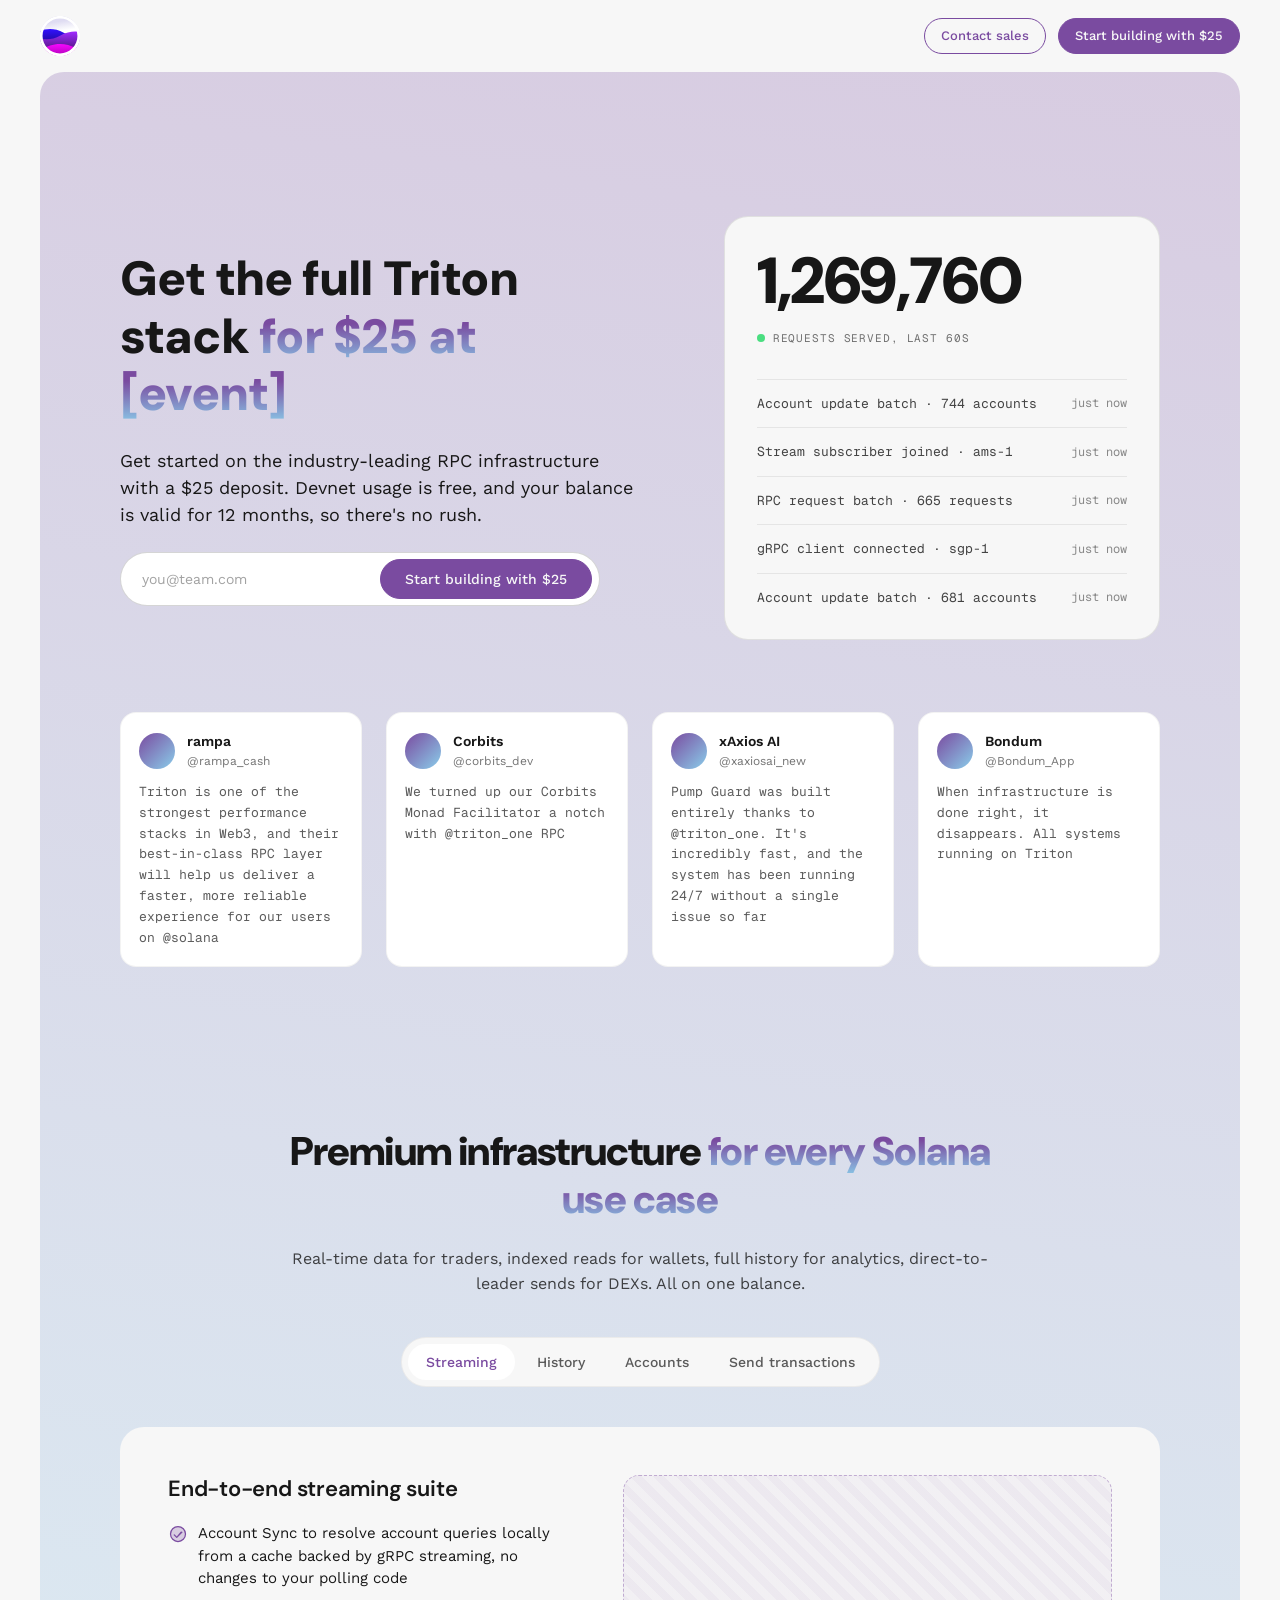
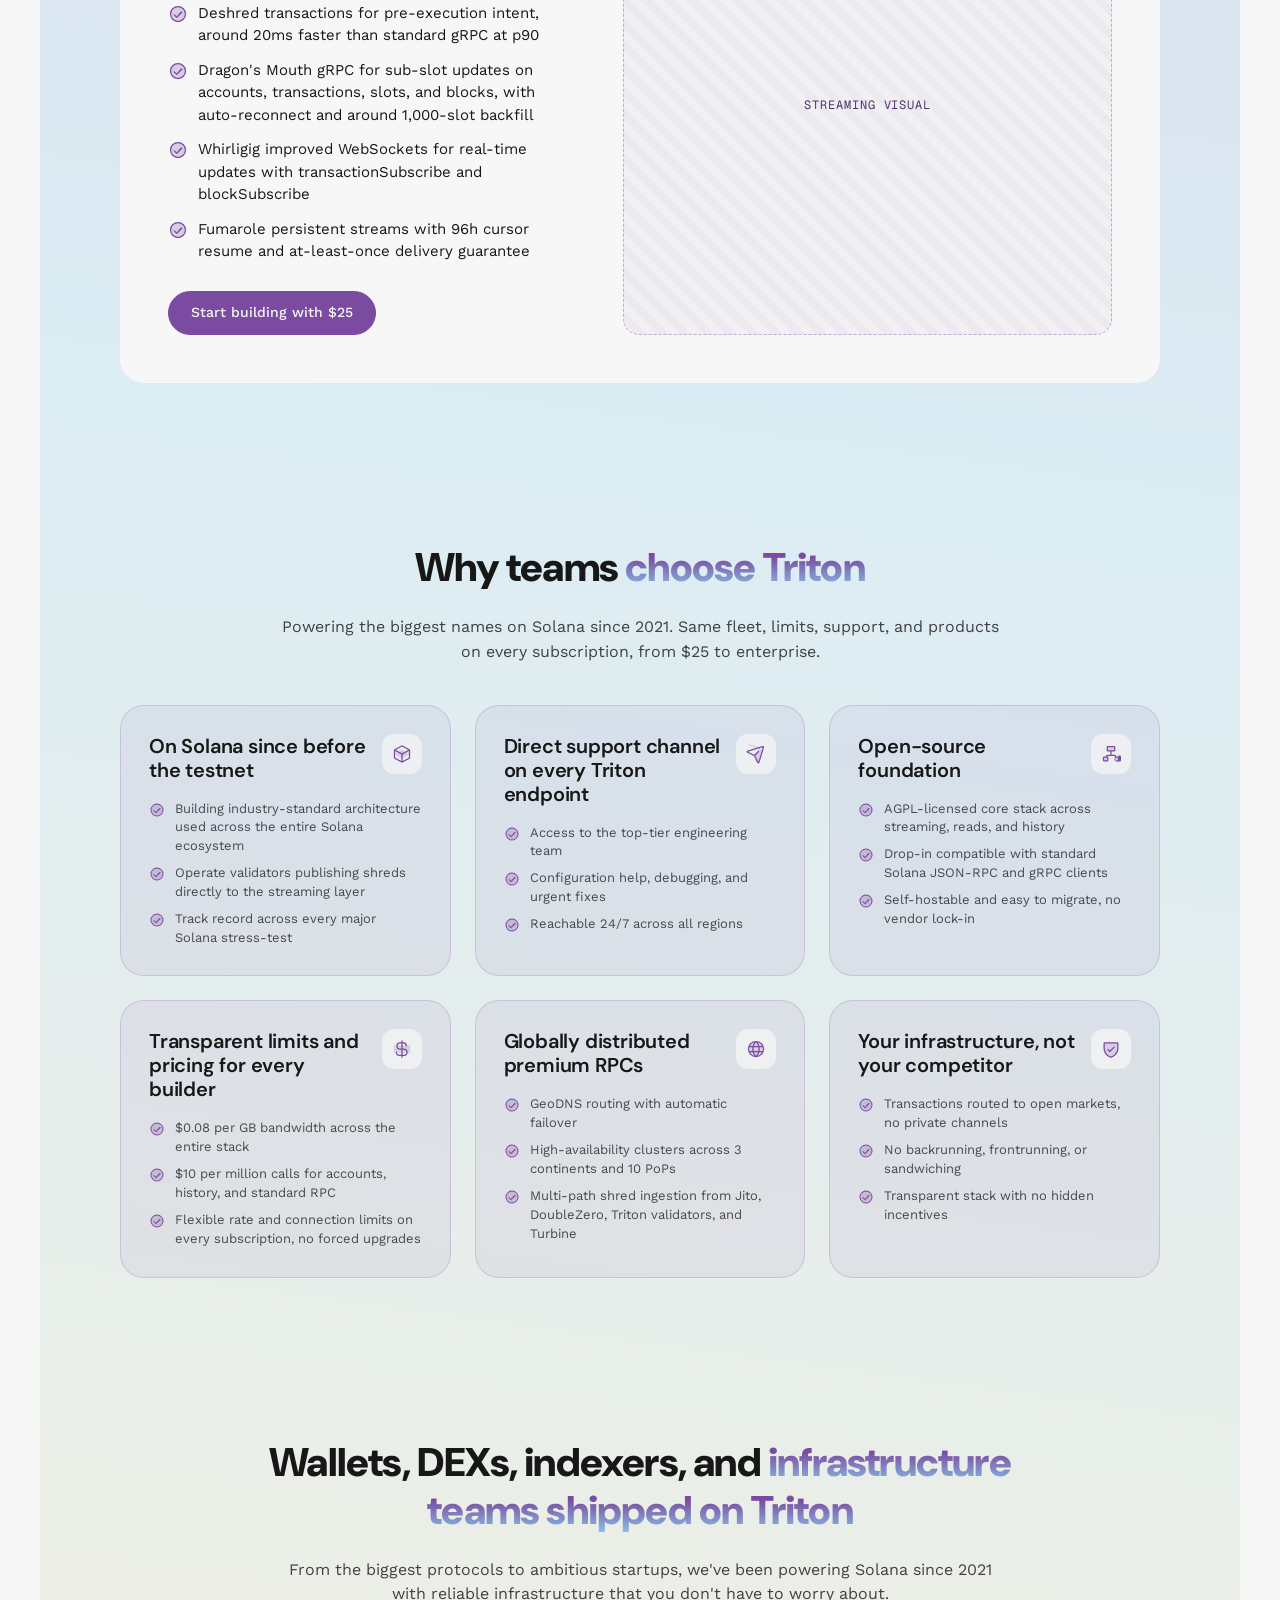
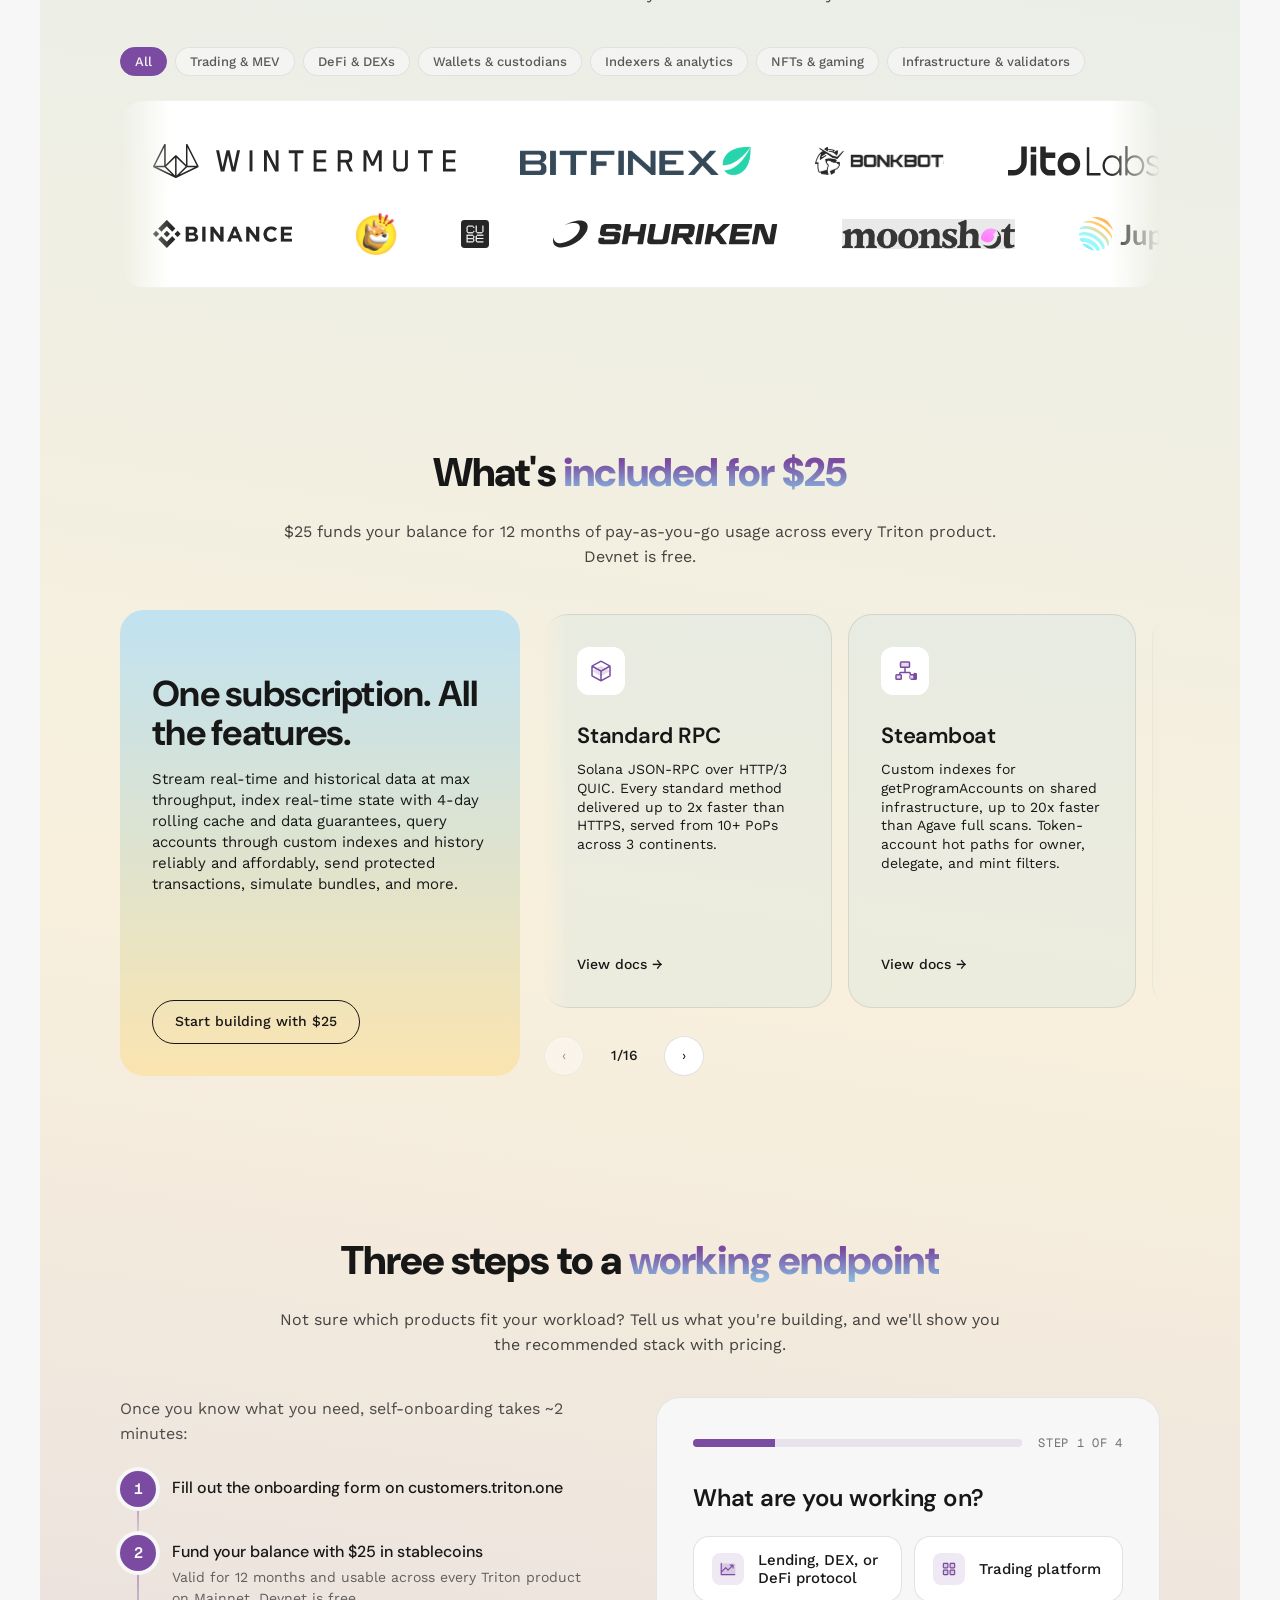
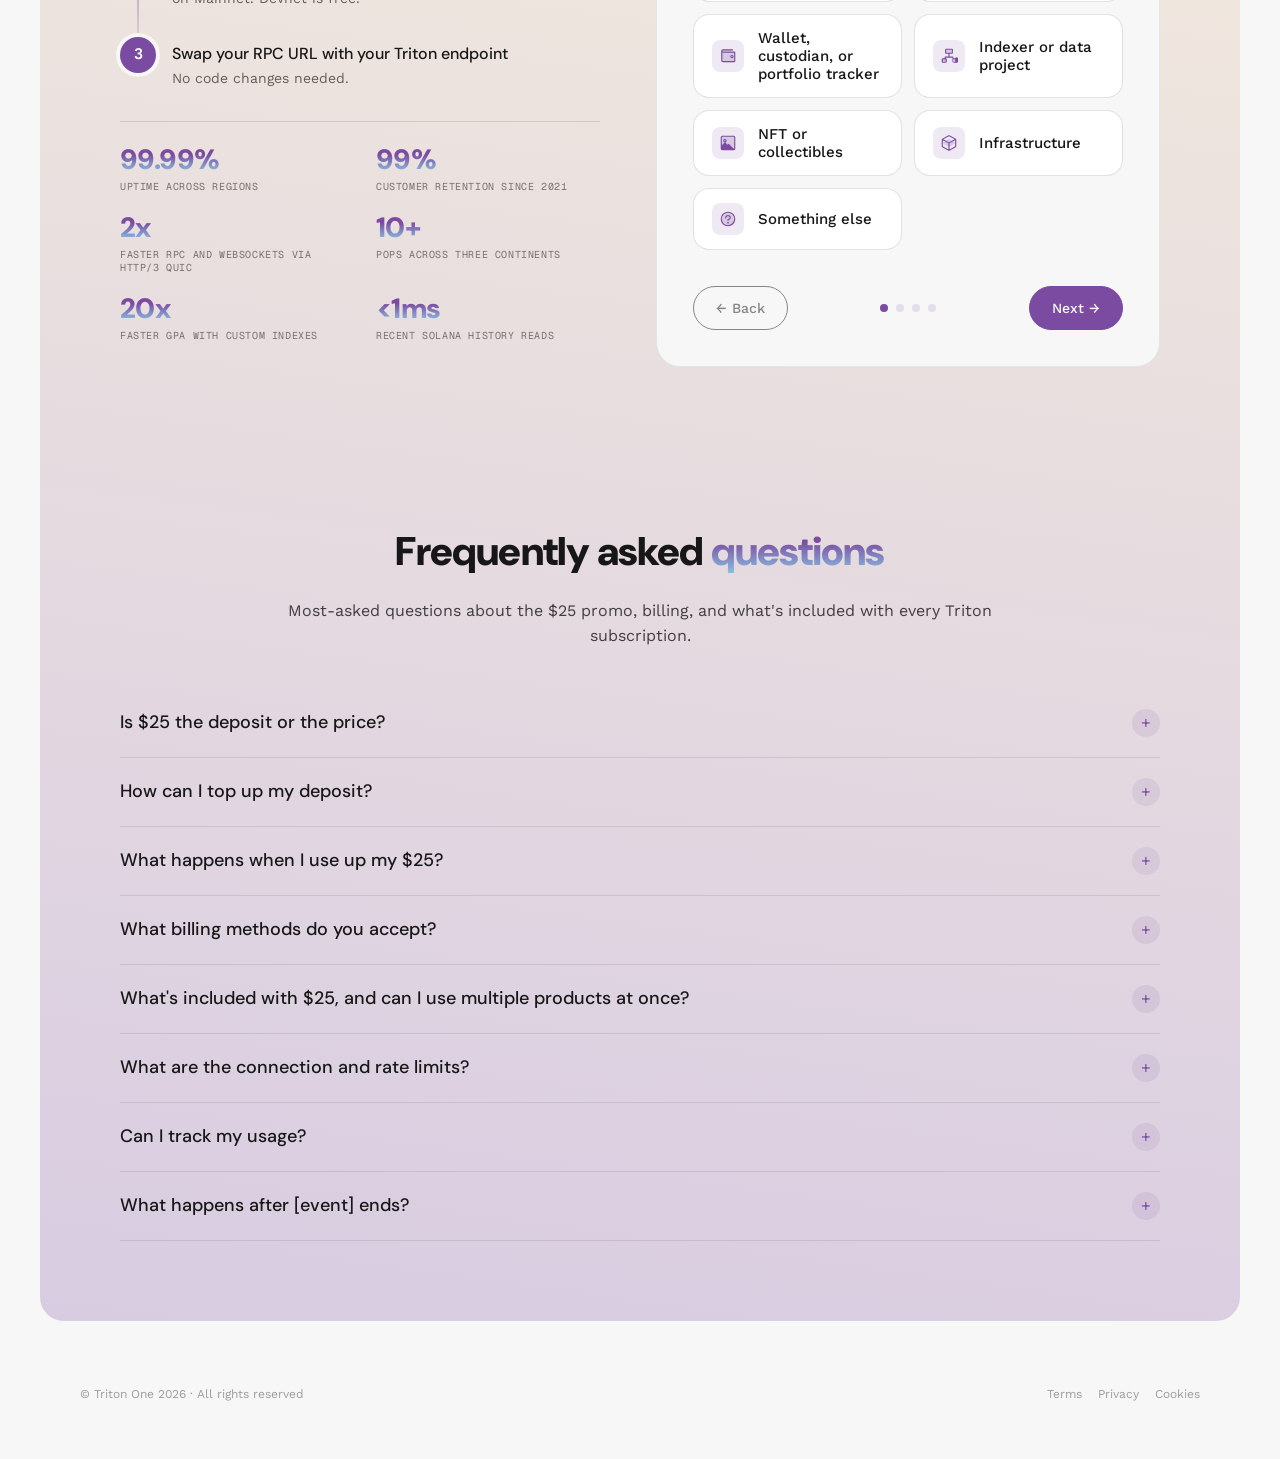
==== lp1.html @ 28471652 "LP1 round 7: final copy + 'Get started' merge with vertical 1-2-3 - Apply final copy throughout: her" ====
<!DOCTYPE html>
<html lang="en">
<head>
<meta charset="UTF-8">
<title>Get the full Triton stack for $25 at [event] — Triton One</title>
<link rel="preconnect" href="https://fonts.googleapis.com">
<link rel="preconnect" href="https://fonts.gstatic.com" crossorigin>
<link href="https://fonts.googleapis.com/css2?family=DM+Sans:opsz,wght@9..40,400;9..40,500;9..40,600;9..40,700;9..40,900&family=Work+Sans:wght@400;500;600;700&family=Geist+Mono:wght@400;500;600&display=swap" rel="stylesheet">
<link rel="stylesheet" href="shared.css">
</head>
<body>

<nav class="scrollnav">
  <div class="scrollnav-inner">
    <a href="index.html" class="scrollnav-logo"><img src="assets/icons/logomark.svg" alt="Triton" style="width:36px; height:36px"></a>
    <div class="scrollnav-links">
      <a href="#categories">Solana RPC stack</a>
      <a href="#why">Why Triton</a>
      <a href="#who">Teams on Triton</a>
      <a href="#stack">What's included</a>
      <a href="#how">Get started</a>
      <a href="#faq">FAQ</a>
    </div>
    <div class="scrollnav-spacer"></div>
    <div class="scrollnav-ctas">
      <a class="btn btn-outline btn-sm" data-open-contact>Contact sales</a>
      <a class="btn btn-primary btn-sm" data-action="claim">Start building with $25</a>
    </div>
  </div>
</nav>

<div class="app">

  <div class="topbar">
    <a href="index.html" class="topbar-logo"><img src="assets/icons/logomark.svg" alt="Triton" style="width:40px; height:40px"></a>
    <div class="topbar-spacer"></div>
    <div class="topbar-ctas">
      <a class="btn btn-outline btn-sm" data-open-contact>Contact sales</a>
      <a class="btn btn-primary btn-sm" data-action="claim">Start building with $25</a>
    </div>
  </div>

  <main class="main">
    <div class="body-wrap">

      <!-- HERO -->
      <section class="section section--hero">
        <div class="section-inner">
          <div class="lp1-hero">
            <div class="lp1-hero-left">
              <h1 class="h1 h1--left">Get the full Triton stack <span class="h-grad">for $25 at [event]</span></h1>
              <p class="lead lead--left">Get started on the industry-leading RPC infrastructure with a $25 deposit. Devnet usage is free, and your balance is valid for 12 months, so there's no rush.</p>
              <div class="email-pill">
                <input type="email" placeholder="you@team.com">
                <button class="btn btn-primary" data-action="claim">Start building with $25</button>
              </div>
            </div>
            <div class="live-card">
              <div class="live-counter">1,269,760</div>
              <div class="live-label"><span class="live-dot"></span>Requests served, last 60s</div>
              <div class="live-feed">
                <div class="live-feed-row"><span>Account update batch · 744 accounts</span><span>just now</span></div>
                <div class="live-feed-row"><span>Stream subscriber joined · ams-1</span><span>just now</span></div>
                <div class="live-feed-row"><span>RPC request batch · 665 requests</span><span>just now</span></div>
                <div class="live-feed-row"><span>gRPC client connected · sgp-1</span><span>just now</span></div>
                <div class="live-feed-row"><span>Account update batch · 681 accounts</span><span>just now</span></div>
              </div>
            </div>
          </div>

          <div class="testimonials-row" style="margin-top: 32px">
            <div class="testimonial">
              <div class="testimonial-head"><div class="testimonial-avatar"></div><div><div class="testimonial-name">rampa</div><div class="testimonial-handle">@rampa_cash</div></div></div>
              <p class="testimonial-quote">Triton is one of the strongest performance stacks in Web3, and their best-in-class RPC layer will help us deliver a faster, more reliable experience for our users on @solana</p>
            </div>
            <div class="testimonial">
              <div class="testimonial-head"><div class="testimonial-avatar"></div><div><div class="testimonial-name">Corbits</div><div class="testimonial-handle">@corbits_dev</div></div></div>
              <p class="testimonial-quote">We turned up our Corbits Monad Facilitator a notch with @triton_one RPC</p>
            </div>
            <div class="testimonial">
              <div class="testimonial-head"><div class="testimonial-avatar"></div><div><div class="testimonial-name">xAxios AI</div><div class="testimonial-handle">@xaxiosai_new</div></div></div>
              <p class="testimonial-quote">Pump Guard was built entirely thanks to @triton_one. It's incredibly fast, and the system has been running 24/7 without a single issue so far</p>
            </div>
            <div class="testimonial">
              <div class="testimonial-head"><div class="testimonial-avatar"></div><div><div class="testimonial-name">Bondum</div><div class="testimonial-handle">@Bondum_App</div></div></div>
              <p class="testimonial-quote">When infrastructure is done right, it disappears. All systems running on Triton</p>
            </div>
          </div>
        </div>
      </section>

      <!-- CORE PRODUCT CATEGORIES -->
      <section class="section" id="categories">
        <div class="section-inner">
          <div class="section-head">
            <h2 class="h2">Premium infrastructure <span class="h-grad">for every Solana use case</span></h2>
            <p class="section-sub">Real-time data for traders, indexed reads for wallets, full history for analytics, direct-to-leader sends for DEXs. All on one balance.</p>
          </div>
          <div class="tabs-pill">
            <button class="tab tab--active" data-tab="streaming">Streaming</button>
            <button class="tab" data-tab="history">History</button>
            <button class="tab" data-tab="accounts">Accounts</button>
            <button class="tab" data-tab="send">Send transactions</button>
          </div>

          <div class="cap-card" data-tab-panel="streaming" style="display:grid">
            <div class="cap-card-left">
              <h3 class="h3">End-to-end streaming suite</h3>
              <ul class="cap-list">
                <li><img src="assets/icons/check-circle.svg" alt=""> Account Sync to resolve account queries locally from a cache backed by gRPC streaming, no changes to your polling code</li>
                <li><img src="assets/icons/check-circle.svg" alt=""> Deshred transactions for pre-execution intent, around 20ms faster than standard gRPC at p90</li>
                <li><img src="assets/icons/check-circle.svg" alt=""> Dragon's Mouth gRPC for sub-slot updates on accounts, transactions, slots, and blocks, with auto-reconnect and around 1,000-slot backfill</li>
                <li><img src="assets/icons/check-circle.svg" alt=""> Whirligig improved WebSockets for real-time updates with transactionSubscribe and blockSubscribe</li>
                <li><img src="assets/icons/check-circle.svg" alt=""> Fumarole persistent streams with 96h cursor resume and at-least-once delivery guarantee</li>
              </ul>
              <a class="btn btn-primary" data-action="claim" style="align-self:flex-start; margin-top:8px">Start building with $25</a>
            </div>
            <div class="visual-dashed"><span class="visual-dashed-label">Streaming visual</span></div>
          </div>

          <div class="cap-card" data-tab-panel="history" style="display:none">
            <div class="cap-card-left">
              <h3 class="h3">Full Solana ledger, queryable in milliseconds</h3>
              <ul class="cap-list">
                <li><img src="assets/icons/check-circle.svg" alt=""> Single-call wallet history via getTransactionsForAddress with ATAs included</li>
                <li><img src="assets/icons/check-circle.svg" alt=""> Sub-millisecond reads on the most recent slots from the in-memory head cache</li>
                <li><img src="assets/icons/check-circle.svg" alt=""> Bidirectional sorting and native cursor pagination, resumes across large batches without resending filters</li>
                <li><img src="assets/icons/check-circle.svg" alt=""> Slot range parameters scope reads to exactly the window you need for fastest response</li>
                <li><img src="assets/icons/check-circle.svg" alt=""> Old Faithful streams to replay every block and transaction from genesis through the same gRPC interface</li>
              </ul>
              <a class="btn btn-primary" data-action="claim" style="align-self:flex-start; margin-top:8px">Start building with $25</a>
            </div>
            <div class="visual-dashed"><span class="visual-dashed-label">History benchmark visual</span></div>
          </div>

          <div class="cap-card" data-tab-panel="accounts" style="display:none">
            <div class="cap-card-left">
              <h3 class="h3">Indexed account reads on shared infrastructure</h3>
              <ul class="cap-list">
                <li><img src="assets/icons/check-circle.svg" alt=""> Custom indexes for getProgramAccounts, auto-created from your query traffic</li>
                <li><img src="assets/icons/check-circle.svg" alt=""> Token hot paths for fast queries on owner, delegate, or mint filters</li>
                <li><img src="assets/icons/check-circle.svg" alt=""> Bootstrapped from a complete Solana snapshot on startup, so every query returns a valid response</li>
                <li><img src="assets/icons/check-circle.svg" alt=""> Database stack that adapts to your app without forcing your queries into pre-existing indexes</li>
                <li><img src="assets/icons/check-circle.svg" alt=""> Drastically reduced time-out and rate-limit hits compared to Agave full-state scans</li>
              </ul>
              <a class="btn btn-primary" data-action="claim" style="align-self:flex-start; margin-top:8px">Start building with $25</a>
            </div>
            <div class="visual-dashed"><span class="visual-dashed-label">Accounts visual</span></div>
          </div>

          <div class="cap-card" data-tab-panel="send" style="display:none">
            <div class="cap-card-left">
              <h3 class="h3">Protected direct-to-leader sending by default</h3>
              <ul class="cap-list">
                <li><img src="assets/icons/check-circle.svg" alt=""> Leader scheduling, connection pooling, and retries handled by the engine</li>
                <li><img src="assets/icons/check-circle.svg" alt=""> Stake-weighted routing included on request, no extra charge</li>
                <li><img src="assets/icons/check-circle.svg" alt=""> Yellowstone Shield defines who processes your transaction via on-chain policies, no added latency</li>
                <li><img src="assets/icons/check-circle.svg" alt=""> Priority Fees API with tail-aware percentiles for accurate fee estimation, no overpaying</li>
                <li><img src="assets/icons/check-circle.svg" alt=""> Jito bundle simulation for testing atomic transactions before submitting</li>
              </ul>
              <a class="btn btn-primary" data-action="claim" style="align-self:flex-start; margin-top:8px">Start building with $25</a>
            </div>
            <div class="visual-dashed"><span class="visual-dashed-label">Send visual</span></div>
          </div>
        </div>
      </section>

      <!-- WHY TRITON -->
      <section class="section" id="why">
        <div class="section-inner">
          <div class="section-head">
            <h2 class="h2">Why teams <span class="h-grad">choose Triton</span></h2>
            <p class="section-sub">Powering the biggest names on Solana since 2021. Same fleet, limits, support, and products on every subscription, from $25 to enterprise.</p>
          </div>
          <div class="why-cards">
            <div class="why-card">
              <div class="why-card-head">
                <h3 class="why-card-title">On Solana since before the testnet</h3>
                <div class="why-card-icon"><img src="assets/icons/products/cube.svg" alt=""></div>
              </div>
              <ul class="why-card-bullets">
                <li><img src="assets/icons/check-circle.svg" alt=""> Building industry-standard architecture used across the entire Solana ecosystem</li>
                <li><img src="assets/icons/check-circle.svg" alt=""> Operate validators publishing shreds directly to the streaming layer</li>
                <li><img src="assets/icons/check-circle.svg" alt=""> Track record across every major Solana stress-test</li>
              </ul>
            </div>
            <div class="why-card">
              <div class="why-card-head">
                <h3 class="why-card-title">Direct support channel on every Triton endpoint</h3>
                <div class="why-card-icon"><img src="assets/icons/products/paperplane.svg" alt=""></div>
              </div>
              <ul class="why-card-bullets">
                <li><img src="assets/icons/check-circle.svg" alt=""> Access to the top-tier engineering team</li>
                <li><img src="assets/icons/check-circle.svg" alt=""> Configuration help, debugging, and urgent fixes</li>
                <li><img src="assets/icons/check-circle.svg" alt=""> Reachable 24/7 across all regions</li>
              </ul>
            </div>
            <div class="why-card">
              <div class="why-card-head">
                <h3 class="why-card-title">Open-source foundation</h3>
                <div class="why-card-icon"><img src="assets/icons/products/treestructure.svg" alt=""></div>
              </div>
              <ul class="why-card-bullets">
                <li><img src="assets/icons/check-circle.svg" alt=""> AGPL-licensed core stack across streaming, reads, and history</li>
                <li><img src="assets/icons/check-circle.svg" alt=""> Drop-in compatible with standard Solana JSON-RPC and gRPC clients</li>
                <li><img src="assets/icons/check-circle.svg" alt=""> Self-hostable and easy to migrate, no vendor lock-in</li>
              </ul>
            </div>
            <div class="why-card">
              <div class="why-card-head">
                <h3 class="why-card-title">Transparent limits and pricing for every builder</h3>
                <div class="why-card-icon"><img src="assets/icons/products/dollar.svg" alt=""></div>
              </div>
              <ul class="why-card-bullets">
                <li><img src="assets/icons/check-circle.svg" alt=""> $0.08 per GB bandwidth across the entire stack</li>
                <li><img src="assets/icons/check-circle.svg" alt=""> $10 per million calls for accounts, history, and standard RPC</li>
                <li><img src="assets/icons/check-circle.svg" alt=""> Flexible rate and connection limits on every subscription, no forced upgrades</li>
              </ul>
            </div>
            <div class="why-card">
              <div class="why-card-head">
                <h3 class="why-card-title">Globally distributed premium RPCs</h3>
                <div class="why-card-icon"><img src="assets/icons/products/globe.svg" alt=""></div>
              </div>
              <ul class="why-card-bullets">
                <li><img src="assets/icons/check-circle.svg" alt=""> GeoDNS routing with automatic failover</li>
                <li><img src="assets/icons/check-circle.svg" alt=""> High-availability clusters across 3 continents and 10 PoPs</li>
                <li><img src="assets/icons/check-circle.svg" alt=""> Multi-path shred ingestion from Jito, DoubleZero, Triton validators, and Turbine</li>
              </ul>
            </div>
            <div class="why-card">
              <div class="why-card-head">
                <h3 class="why-card-title">Your infrastructure, not your competitor</h3>
                <div class="why-card-icon"><img src="assets/icons/products/shield-check.svg" alt=""></div>
              </div>
              <ul class="why-card-bullets">
                <li><img src="assets/icons/check-circle.svg" alt=""> Transactions routed to open markets, no private channels</li>
                <li><img src="assets/icons/check-circle.svg" alt=""> No backrunning, frontrunning, or sandwiching</li>
                <li><img src="assets/icons/check-circle.svg" alt=""> Transparent stack with no hidden incentives</li>
              </ul>
            </div>
          </div>
        </div>
      </section>

      <!-- WHO IS IT FOR -->
      <section class="section" id="who">
        <div class="section-inner section-inner--left">
          <div class="section-head">
            <h2 class="h2">Wallets, DEXs, indexers, and <span class="h-grad">infrastructure teams shipped on Triton</span></h2>
            <p class="section-sub">From the biggest protocols to ambitious startups, we've been powering Solana since 2021 with reliable infrastructure that you don't have to worry about.</p>
          </div>

          <div class="audG">
            <div class="audG-chips">
              <button class="audG-chip audG-chip--active" data-audG-chip="all">All</button>
              <button class="audG-chip" data-audG-chip="trading">Trading &amp; MEV</button>
              <button class="audG-chip" data-audG-chip="defi">DeFi &amp; DEXs</button>
              <button class="audG-chip" data-audG-chip="wallet">Wallets &amp; custodians</button>
              <button class="audG-chip" data-audG-chip="indexer">Indexers &amp; analytics</button>
              <button class="audG-chip" data-audG-chip="nft">NFTs &amp; gaming</button>
              <button class="audG-chip" data-audG-chip="infra">Infrastructure &amp; validators</button>
            </div>
            <div class="audG-marquee-rows" id="audG-rows">
              <div class="audG-marquee audG-marquee--left" data-row="top"></div>
              <div class="audG-marquee audG-marquee--right" data-row="bottom"></div>
            </div>
            <script type="application/json" data-audG-data>
[
  {"src":"logo-wintermute.svg","alt":"Wintermute","cats":"trading","h":34},
  {"src":"logo-binance.svg","alt":"Binance","cats":"trading","h":28},
  {"src":"logo-bitfinex.svg","alt":"Bitfinex","cats":"trading","h":28},
  {"src":"logo-bonk.svg","alt":"BONK","cats":"trading","h":42},
  {"src":"logo-bonkbot.svg","alt":"BONKbot","cats":"trading","h":28},
  {"src":"logo-cube-exchange.svg","alt":"Cube Exchange","cats":"trading","h":28},
  {"src":"logo-jito-labs.svg","alt":"Jito Labs","cats":"trading infra","h":30},
  {"src":"logo-shuriken.svg","alt":"Shuriken","cats":"trading","h":28},
  {"src":"logo-trojan-bot.svg","alt":"Trojan Bot","cats":"trading","h":28},
  {"src":"logo-moonshot.png","alt":"Moonshot","cats":"trading wallet","h":30},
  {"src":"logo-sanctum.png","alt":"Sanctum","cats":"defi","h":32},
  {"src":"logo-jupiter.svg","alt":"Jupiter","cats":"defi wallet indexer nft infra","h":34},
  {"src":"logo-raydium.svg","alt":"Raydium","cats":"defi","h":28},
  {"src":"logo-orca.svg","alt":"Orca","cats":"defi","h":34},
  {"src":"logo-meteora.svg","alt":"Meteora","cats":"defi","h":26},
  {"src":"logo-kamino.svg","alt":"Kamino","cats":"defi","h":28},
  {"src":"logo-drift.svg","alt":"Drift","cats":"defi","h":56},
  {"src":"logo-adrena.svg","alt":"Adrena","cats":"defi","h":28},
  {"src":"logo-alpha-fi.svg","alt":"Alpha.fi","cats":"defi","h":28},
  {"src":"logo-cetus-v2.png","alt":"Cetus","cats":"defi","h":30},
  {"src":"logo-circular-fi-v2.png","alt":"Circular","cats":"defi","h":36},
  {"src":"logo-deBridge.svg","alt":"deBridge","cats":"defi","h":28},
  {"src":"logo-flash.svg","alt":"Flash","cats":"defi","h":56},
  {"src":"logo-hubble.svg","alt":"Hubble","cats":"defi","h":28},
  {"src":"logo-pancake-swap.svg","alt":"PancakeSwap","cats":"defi","h":28},
  {"src":"logo-rain-fi.svg","alt":"Rain.fi","cats":"defi","h":28},
  {"src":"logo-ranger-finance.svg","alt":"Ranger Finance","cats":"defi","h":26},
  {"src":"logo-solend.svg","alt":"Solend","cats":"defi","h":28},
  {"src":"logo-wormhole.svg","alt":"Wormhole","cats":"defi infra","h":28},
  {"src":"logo-zeta.svg","alt":"Zeta","cats":"defi","h":28},
  {"src":"logo-phantom.svg","alt":"Phantom","cats":"wallet","h":34},
  {"src":"logo-solflare.svg","alt":"Solflare","cats":"wallet","h":28},
  {"src":"logo-squads.svg","alt":"Squads","cats":"wallet","h":28},
  {"src":"logo-streamflow.svg","alt":"Streamflow","cats":"wallet","h":28},
  {"src":"logo-swiss-borg.svg","alt":"SwissBorg","cats":"wallet","h":26},
  {"src":"logo-dialect.svg","alt":"Dialect","cats":"wallet","h":24},
  {"src":"logo-moongate-v2.png","alt":"Moongate","cats":"wallet nft","h":30},
  {"src":"logo-birdeye-v2.png","alt":"Birdeye","cats":"indexer","h":32},
  {"src":"logo-block-logic.svg","alt":"Block Logic","cats":"indexer","h":42},
  {"src":"logo-corbits.svg","alt":"Corbits","cats":"indexer","h":28},
  {"src":"logo-defi-tuna.svg","alt":"Defi Tuna","cats":"indexer","h":28},
  {"src":"logo-ergonia.svg","alt":"Ergonia","cats":"indexer","h":28},
  {"src":"logo-pyth.svg","alt":"Pyth","cats":"indexer infra","h":30},
  {"src":"logo-switchboard.svg","alt":"Switchboard","cats":"indexer","h":30},
  {"src":"logo-abk-labs-v2.png","alt":"ABK Labs","cats":"indexer","h":32},
  {"src":"logo-met-engine-v2.png","alt":"MetEngine","cats":"indexer","h":28},
  {"src":"logo-arcium.svg","alt":"Arcium","cats":"indexer","h":28},
  {"src":"logo-metaplex.svg","alt":"Metaplex","cats":"indexer nft","h":22},
  {"src":"logo-tensor.svg","alt":"Tensor","cats":"nft wallet","h":28},
  {"src":"logo-star-atlas.svg","alt":"Star Atlas","cats":"nft","h":28},
  {"src":"logo-marinade.svg","alt":"Marinade","cats":"infra","h":26},
  {"src":"logo-double-zero.svg","alt":"DoubleZero","cats":"infra","h":28},
  {"src":"logo-n1.svg","alt":"N1","cats":"infra","h":28},
  {"src":"logo-validators-app.svg","alt":"Validators.app","cats":"infra indexer","h":28},
  {"src":"logo-colosseum.svg","alt":"Colosseum","cats":"infra","h":34},
  {"src":"logo-mtn-dao.svg","alt":"MtnDAO","cats":"infra","h":28},
  {"src":"logo-monkedao.svg","alt":"MonkeDAO","cats":"infra","h":28},
  {"src":"logo-superteam-dao.svg","alt":"Superteam DAO","cats":"infra","h":28},
  {"src":"logo-meta-dao.svg","alt":"Meta DAO","cats":"infra","h":28}
]
            </script>
          </div>
        </div>
      </section>

      <!-- WHAT'S INCLUDED FOR $25 -->
      <section class="section" id="stack">
        <div class="section-inner">
          <div class="section-head">
            <h2 class="h2">What's <span class="h-grad">included for $25</span></h2>
            <p class="section-sub">$25 funds your balance for 12 months of pay-as-you-go usage across every Triton product. Devnet is free.</p>
          </div>
          <div class="ultra-block">
            <div class="ultra-card">
              <div>
                <h2>One subscription. All the features.</h2>
                <p>Stream real-time and historical data at max throughput, index real-time state with 4-day rolling cache and data guarantees, query accounts through custom indexes and history reliably and affordably, send protected transactions, simulate bundles, and more.</p>
              </div>
              <a class="btn btn-outline-dark" data-action="claim">Start building with $25</a>
            </div>
            <div class="ultra-scroller-wrap">
              <div class="ultra-scroller">
                <div class="ultra-scroller-inner">
                  <div class="ultra-slide"><div class="ultra-slide-icon"><img src="assets/icons/products/cube.svg" alt=""></div><div class="ultra-slide-body"><div class="ultra-slide-name">Standard RPC</div><div class="ultra-slide-desc">Solana JSON-RPC over HTTP/3 QUIC. Every standard method delivered up to 2x faster than HTTPS, served from 10+ PoPs across 3 continents.</div></div><a class="ultra-slide-link">View docs →</a></div>
                  <div class="ultra-slide"><div class="ultra-slide-icon"><img src="assets/icons/products/treestructure.svg" alt=""></div><div class="ultra-slide-body"><div class="ultra-slide-name">Steamboat</div><div class="ultra-slide-desc">Custom indexes for getProgramAccounts on shared infrastructure, up to 20x faster than Agave full scans. Token-account hot paths for owner, delegate, and mint filters.</div></div><a class="ultra-slide-link" href="lp3.html">View docs →</a></div>
                  <div class="ultra-slide"><div class="ultra-slide-icon"><img src="assets/icons/products/arrows-clockwise.svg" alt=""></div><div class="ultra-slide-body"><div class="ultra-slide-name">Account Sync</div><div class="ultra-slide-desc">Resolve account queries locally from a streaming-backed cache. Sub-slot freshness from your existing polling code via one-line SDK swap.</div></div><a class="ultra-slide-link">View docs →</a></div>
                  <div class="ultra-slide"><div class="ultra-slide-icon"><img src="assets/icons/products/scroll.svg" alt=""></div><div class="ultra-slide-body"><div class="ultra-slide-name">Hydrant</div><div class="ultra-slide-desc">ClickHouse rewrite of Solana history, tuned to how devs query the chain. Up to 38x faster at p50, sub-1ms head cache for recent slots, single-call wallet history.</div></div><a class="ultra-slide-link" href="lp2.html">View docs →</a></div>
                  <div class="ultra-slide"><div class="ultra-slide-icon"><img src="assets/icons/products/lightning.svg" alt=""></div><div class="ultra-slide-body"><div class="ultra-slide-name">Dragon's Mouth gRPC</div><div class="ultra-slide-desc">Sub-slot real-time updates for accounts, transactions, slots, and blocks. Advanced filters, auto-reconnect with a 1,000-slot buffer, and compressed filters for tracking millions of accounts.</div></div><a class="ultra-slide-link">View docs →</a></div>
                  <div class="ultra-slide"><div class="ultra-slide-icon"><img src="assets/icons/products/globe.svg" alt=""></div><div class="ultra-slide-body"><div class="ultra-slide-name">Whirligig WebSockets</div><div class="ultra-slide-desc">Translates Dragon's Mouth speed into WebSockets. Same sub-slot updates and advanced filters, plus transactionSubscribe support for frontends.</div></div><a class="ultra-slide-link">View docs →</a></div>
                  <div class="ultra-slide"><div class="ultra-slide-icon"><img src="assets/icons/products/database.svg" alt=""></div><div class="ultra-slide-body"><div class="ultra-slide-name">Fumarole reliable streams</div><div class="ultra-slide-desc">Persistent streaming layer with 96h of stored data that remembers exactly where your stream dropped. Automatic backfill on resume, at-least-once delivery guarantee, and three streaming modes.</div></div><a class="ultra-slide-link">View docs →</a></div>
                  <div class="ultra-slide"><div class="ultra-slide-icon"><img src="assets/icons/products/squares.svg" alt=""></div><div class="ultra-slide-body"><div class="ultra-slide-name">Deshred transactions</div><div class="ultra-slide-desc">Pre-execution transactions reconstructed from raw shreds, ~20ms faster than standard gRPC at p90. Perfect for MEV, HFT and setups where being milliseconds early translates into PNL.</div></div><a class="ultra-slide-link">View docs →</a></div>
                  <div class="ultra-slide"><div class="ultra-slide-icon"><img src="assets/icons/products/rewind.svg" alt=""></div><div class="ultra-slide-body"><div class="ultra-slide-name">Old Faithful streams</div><div class="ultra-slide-desc">Replay every block and transaction from genesis through the same gRPC interface. Maximum throughput on parallel connections with account, vote and failed transaction filters.</div></div><a class="ultra-slide-link">View docs →</a></div>
                  <div class="ultra-slide"><div class="ultra-slide-icon"><img src="assets/icons/products/paperplane.svg" alt=""></div><div class="ultra-slide-body"><div class="ultra-slide-name">Yellowstone Jet</div><div class="ultra-slide-desc">Direct-to-leader transaction forwarding over QUIC with leader scheduling, connection pooling, and retries handled for you. Stake-weighted quality of service and Shield MEV-protection are integrated.</div></div><a class="ultra-slide-link">View docs →</a></div>
                  <div class="ultra-slide"><div class="ultra-slide-icon"><img src="assets/icons/products/image-square.svg" alt=""></div><div class="ultra-slide-body"><div class="ultra-slide-name">DAS API</div><div class="ultra-slide-desc">Fastest way to query NFT and cNFT ownership, proofs, and metadata. Get all the assets a wallet owns in a single request through our dedicated DAS clusters.</div></div><a class="ultra-slide-link">View docs →</a></div>
                  <div class="ultra-slide"><div class="ultra-slide-icon"><img src="assets/icons/products/floppy.svg" alt=""></div><div class="ultra-slide-body"><div class="ultra-slide-name">ZK Compression</div><div class="ultra-slide-desc">Triton-hosted Photon instances for reading compressed accounts and validity proofs via Light Protocol indexes.</div></div><a class="ultra-slide-link">View docs →</a></div>
                  <div class="ultra-slide"><div class="ultra-slide-icon"><img src="assets/icons/products/dollar.svg" alt=""></div><div class="ultra-slide-body"><div class="ultra-slide-name">Priority Fees API</div><div class="ultra-slide-desc">Tail-aware percentiles for reliable landing without overpaying. Define the exact percentile for your benchmarks based on your strategy.</div></div><a class="ultra-slide-link">View docs →</a></div>
                  <div class="ultra-slide"><div class="ultra-slide-icon"><img src="assets/icons/products/storefront.svg" alt=""></div><div class="ultra-slide-body"><div class="ultra-slide-name">Metis swap API</div><div class="ultra-slide-desc">Swap routing across 20+ DEXes with exact-out and platform-fee support. Calculates a route and splits trades, builds ready-to-sign swap transactions, and exposes a simple REST API.</div></div><a class="ultra-slide-link">View docs →</a></div>
                  <div class="ultra-slide"><div class="ultra-slide-icon"><img src="assets/icons/products/arrowbend.svg" alt=""></div><div class="ultra-slide-body"><div class="ultra-slide-name">Titan swap API</div><div class="ultra-slide-desc">Runs active transaction simulations against on-chain routers and RFQ sources, selecting the best executable path. DART live re-optimisation provides minimal slippage, and quote streaming over websockets delivers low-latency price updates.</div></div><a class="ultra-slide-link">View docs →</a></div>
                  <div class="ultra-slide"><div class="ultra-slide-icon"><img src="assets/icons/products/rocket.svg" alt=""></div><div class="ultra-slide-body"><div class="ultra-slide-name">Jito bundles</div><div class="ultra-slide-desc">Bundle simulation available on all the endpoints. Test atomic transaction bundles before submitting to the Jito block engine.</div></div><a class="ultra-slide-link">View docs →</a></div>
                </div>
              </div>
              <div class="ultra-pager">
                <button class="ultra-pager-btn ultra-pager-prev" aria-label="Previous">‹</button>
                <span class="ultra-pager-count">1/16</span>
                <button class="ultra-pager-btn ultra-pager-next" aria-label="Next">›</button>
              </div>
            </div>
          </div>
        </div>
      </section>

      <!-- THREE STEPS TO A WORKING ENDPOINT (merged with wizard) -->
      <section class="section" id="how">
        <div class="section-inner section-inner--left">
          <div class="section-head">
            <h2 class="h2">Three steps to a <span class="h-grad">working endpoint</span></h2>
            <p class="section-sub">Not sure which products fit your workload? Tell us what you're building, and we'll show you the recommended stack with pricing.</p>
          </div>

          <div class="build-stack-split">
            <div class="get-started-left">
              <p class="get-started-lead">Once you know what you need, self-onboarding takes ~2 minutes:</p>
              <ol class="steps-vertical">
                <li class="step-vertical">
                  <div class="step-vertical-num">1</div>
                  <div class="step-vertical-body">
                    <div class="step-vertical-title">Fill out the onboarding form on customers.triton.one</div>
                  </div>
                </li>
                <li class="step-vertical">
                  <div class="step-vertical-num">2</div>
                  <div class="step-vertical-body">
                    <div class="step-vertical-title">Fund your balance with $25 in stablecoins</div>
                    <div class="step-vertical-desc">Valid for 12 months and usable across every Triton product on Mainnet. Devnet is free.</div>
                  </div>
                </li>
                <li class="step-vertical">
                  <div class="step-vertical-num">3</div>
                  <div class="step-vertical-body">
                    <div class="step-vertical-title">Swap your RPC URL with your Triton endpoint</div>
                    <div class="step-vertical-desc">No code changes needed.</div>
                  </div>
                </li>
              </ol>

              <div class="stats-2x3">
                <div><div class="stat-num h-grad">99.99%</div><div class="stat-label">Uptime across regions</div></div>
                <div><div class="stat-num h-grad">99%</div><div class="stat-label">Customer retention since 2021</div></div>
                <div><div class="stat-num h-grad">2x</div><div class="stat-label">Faster RPC and WebSockets via HTTP/3 QUIC</div></div>
                <div><div class="stat-num h-grad">10+</div><div class="stat-label">PoPs across three continents</div></div>
                <div><div class="stat-num h-grad">20x</div><div class="stat-label">Faster gPA with custom indexes</div></div>
                <div><div class="stat-num h-grad">&lt;1ms</div><div class="stat-label">Recent Solana history reads</div></div>
              </div>
            </div>

            <div class="wizard" data-final-cta="Start building with $25" data-final-action="claim" data-step-count="4">
              <div class="wizard-head">
                <div class="wizard-progress"><div class="wizard-progress-fill"></div></div>
                <span class="wizard-counter">Step 1 of 4</span>
              </div>

              <!-- Step 1 — single-choice with AUTO-ADVANCE -->
              <div class="wizard-step wizard-step--active" data-required="one" data-auto-advance="true">
                <h3 class="wizard-q">What are you working on?</h3>
                <div class="wizard-options">
                  <button class="wizard-option wizard-option--card" data-value="dex"><div class="wizard-option-icon"><img src="assets/icons/products/chart-line-up.svg" alt=""></div><div class="wizard-option-text"><span class="wizard-option-title">Lending, DEX, or DeFi protocol</span></div></button>
                  <button class="wizard-option wizard-option--card" data-value="deshred"><div class="wizard-option-icon"><img src="assets/icons/products/squares.svg" alt=""></div><div class="wizard-option-text"><span class="wizard-option-title">Trading platform</span></div></button>
                  <button class="wizard-option wizard-option--card" data-value="wallet"><div class="wizard-option-icon"><img src="assets/icons/products/wallet.svg" alt=""></div><div class="wizard-option-text"><span class="wizard-option-title">Wallet, custodian, or portfolio tracker</span></div></button>
                  <button class="wizard-option wizard-option--card" data-value="indexer"><div class="wizard-option-icon"><img src="assets/icons/products/treestructure.svg" alt=""></div><div class="wizard-option-text"><span class="wizard-option-title">Indexer or data project</span></div></button>
                  <button class="wizard-option wizard-option--card" data-value="nft"><div class="wizard-option-icon"><img src="assets/icons/products/image-square.svg" alt=""></div><div class="wizard-option-text"><span class="wizard-option-title">NFT or collectibles</span></div></button>
                  <button class="wizard-option wizard-option--card" data-value="infra"><div class="wizard-option-icon"><img src="assets/icons/products/cube.svg" alt=""></div><div class="wizard-option-text"><span class="wizard-option-title">Infrastructure</span></div></button>
                  <button class="wizard-option wizard-option--card" data-value="other"><div class="wizard-option-icon"><img src="assets/icons/products/question.svg" alt=""></div><div class="wizard-option-text"><span class="wizard-option-title">Something else</span></div></button>
                </div>
              </div>

              <!-- Step 2 — multi-choice (real-time data) -->
              <div class="wizard-step" data-required="multi">
                <h3 class="wizard-q">What matters most in real-time data?</h3>
                <div class="wizard-options">
                  <button class="wizard-option wizard-option--card wizard-option--multi" data-value="dragons-mouth"><div class="wizard-option-icon"><img src="assets/icons/products/lightning.svg" alt=""></div><div class="wizard-option-text"><span class="wizard-option-title">Low-latency processed updates for accounts, transactions, and slots over gRPC</span></div><span class="wizard-option-check"></span></button>
                  <button class="wizard-option wizard-option--card wizard-option--multi" data-value="whirligig"><div class="wizard-option-icon"><img src="assets/icons/products/globe.svg" alt=""></div><div class="wizard-option-text"><span class="wizard-option-title">Low-latency WebSockets for browser real-time data</span></div><span class="wizard-option-check"></span></button>
                  <button class="wizard-option wizard-option--card wizard-option--multi" data-value="fumarole"><div class="wizard-option-icon"><img src="assets/icons/products/database.svg" alt=""></div><div class="wizard-option-text"><span class="wizard-option-title">Reliability, persistence, and 100% completeness</span></div><span class="wizard-option-check"></span></button>
                  <button class="wizard-option wizard-option--card wizard-option--multi" data-value="deshred"><div class="wizard-option-icon"><img src="assets/icons/products/squares.svg" alt=""></div><div class="wizard-option-text"><span class="wizard-option-title">Earliest on-chain signal, pre-execution transactions</span></div><span class="wizard-option-check"></span></button>
                  <button class="wizard-option wizard-option--card wizard-option--multi" data-value="account-sync"><div class="wizard-option-icon"><img src="assets/icons/products/arrows-clockwise.svg" alt=""></div><div class="wizard-option-text"><span class="wizard-option-title">Easiest setup, same-day shipping</span></div><span class="wizard-option-check"></span></button>
                  <button class="wizard-option wizard-option--card wizard-option--multi" data-value="standard-rpc"><div class="wizard-option-icon"><img src="assets/icons/products/question.svg" alt=""></div><div class="wizard-option-text"><span class="wizard-option-title">Not sure yet</span></div><span class="wizard-option-check"></span></button>
                </div>
              </div>

              <!-- Step 3 — multi-choice (historical data) -->
              <div class="wizard-step" data-required="multi">
                <h3 class="wizard-q">What do you need from historical data?</h3>
                <div class="wizard-options">
                  <button class="wizard-option wizard-option--card wizard-option--multi" data-value="hydrant"><div class="wizard-option-icon"><img src="assets/icons/products/scroll.svg" alt=""></div><div class="wizard-option-text"><span class="wizard-option-title">Wallet transaction history</span></div><span class="wizard-option-check"></span></button>
                  <button class="wizard-option wizard-option--card wizard-option--multi" data-value="old-faithful"><div class="wizard-option-icon"><img src="assets/icons/products/rewind.svg" alt=""></div><div class="wizard-option-text"><span class="wizard-option-title">Bulk replay or backfill</span></div><span class="wizard-option-check"></span></button>
                  <button class="wizard-option wizard-option--card wizard-option--multi" data-value="hydrant"><div class="wizard-option-icon"><img src="assets/icons/products/clock.svg" alt=""></div><div class="wizard-option-text"><span class="wizard-option-title">Standard historical RPC across recent and deep</span></div><span class="wizard-option-check"></span></button>
                  <button class="wizard-option wizard-option--card wizard-option--multi" data-value="standard-rpc"><div class="wizard-option-icon"><img src="assets/icons/products/minus-circle.svg" alt=""></div><div class="wizard-option-text"><span class="wizard-option-title">No history needed</span></div><span class="wizard-option-check"></span></button>
                </div>
              </div>

              <!-- Step 4 — Suggested stack -->
              <div class="wizard-step" data-stack="true" data-skip-validate="true">
                <h3 class="wizard-q">Your suggested stack</h3>
                <p class="wizard-q-sub">Based on your answers. All included in the $25 deposit.</p>
                <div class="wizard-stack" data-stack-target></div>
                <p class="wizard-stack-foot">Unit pricing applies as you consume on Mainnet endpoints. Top up any time from your dashboard.</p>
              </div>

              <div class="wizard-footer">
                <button class="btn btn-outline-dark wizard-back" disabled>← Back</button>
                <div class="wizard-dots">
                  <span class="wizard-dot wizard-dot--active"></span>
                  <span class="wizard-dot"></span>
                  <span class="wizard-dot"></span>
                  <span class="wizard-dot"></span>
                </div>
                <button class="btn btn-primary wizard-next">Next →</button>
              </div>
            </div>
          </div>
        </div>
      </section>

      <!-- FAQ -->
      <section class="section" id="faq">
        <div class="section-inner">
          <div class="section-head">
            <h2 class="h2">Frequently asked <span class="h-grad">questions</span></h2>
            <p class="section-sub">Most-asked questions about the $25 promo, billing, and what's included with every Triton subscription.</p>
          </div>
          <div class="faq">
            <div class="faq-item">
              <div class="faq-row"><span class="faq-q">Is $25 the deposit or the price?</span><span class="faq-chip">+</span></div>
              <div class="faq-answer">It's the deposit, prepaid. You draw down from it as you use Triton products on Mainnet at the per-unit rate. Valid for 12 months from deposit.</div>
            </div>
            <div class="faq-item">
              <div class="faq-row"><span class="faq-q">How can I top up my deposit?</span><span class="faq-chip">+</span></div>
              <div class="faq-answer">Yes, from your customer dashboard, any amount, any time.</div>
            </div>
            <div class="faq-item">
              <div class="faq-row"><span class="faq-q">What happens when I use up my $25?</span><span class="faq-chip">+</span></div>
              <div class="faq-answer">You can turn on low-balance notifications and configure the threshold. When the balance hits zero, your endpoint pauses (your configuration stays in place for 12 months), giving you a hard cap on spending.</div>
            </div>
            <div class="faq-item">
              <div class="faq-row"><span class="faq-q">What billing methods do you accept?</span><span class="faq-chip">+</span></div>
              <div class="faq-answer">Stablecoin payments through Coinflow by default. If you'd like to switch to invoiced billing, contact sales. Invoiced clients start at $125 per month.</div>
            </div>
            <div class="faq-item">
              <div class="faq-row"><span class="faq-q">What's included with $25, and can I use multiple products at once?</span><span class="faq-chip">+</span></div>
              <div class="faq-answer">Every Triton product is included with every subscription. Standard RPC, Steamboat, Account Sync, Hydrant, the full streaming suite, Jet, DAS, ZK Compression, Metis, Titan, Priority Fees, Hermes. Switch between them without re-onboarding.</div>
            </div>
            <div class="faq-item">
              <div class="faq-row"><span class="faq-q">What are the connection and rate limits?</span><span class="faq-chip">+</span></div>
              <div class="faq-answer">Flexible, on the high end of what providers offer. We raise them within hours if you need more. Limits are independent of your deposit amount.</div>
            </div>
            <div class="faq-item">
              <div class="faq-row"><span class="faq-q">Can I track my usage?</span><span class="faq-chip">+</span></div>
              <div class="faq-answer">Yes, per product and per endpoint, with a daily breakdown in the Analytics section of your customer dashboard.</div>
            </div>
            <div class="faq-item">
              <div class="faq-row"><span class="faq-q">What happens after [event] ends?</span><span class="faq-chip">+</span></div>
              <div class="faq-answer">The standard $125 minimum returns for new accounts and top-ups. The existing $25 balance keeps working at the same per-unit rates.</div>
            </div>
          </div>
        </div>
      </section>

    </div>
  </main>

  <div class="page-gap"></div>

  <div class="footer-strip-bottom" style="margin:0 auto; padding:24px 40px 56px">
    <span>© Triton One 2026 · All rights reserved</span>
    <div class="footer-strip-bottom-links"><a>Terms</a><a>Privacy</a><a>Cookies</a></div>
  </div>

  <!-- CONTACT MODAL -->
  <div class="modal" id="contact-modal">
    <div class="modal-backdrop"></div>
    <div class="modal-content">
      <button class="modal-close" data-close-contact>×</button>
      <h2 class="h2">Tell us about your <span class="h-grad">stack</span></h2>
      <p class="body" style="margin-top:8px">We'll get back to you with the best setup for streaming, history, accounts, and sending.</p>
      <form class="modal-form">
        <div class="connect-field"><label>Name</label><input placeholder="Your name" required></div>
        <div class="connect-field"><label>Email</label><input type="email" placeholder="you@team.com" required></div>
        <div class="connect-field"><label>Telegram handle (optional)</label><input placeholder="@handle"></div>
        <div class="connect-field"><label>Project type</label>
          <select required>
            <option value="">Select…</option>
            <option>Trading or DeFi</option>
            <option>Wallet or consumer</option>
            <option>Indexer or data</option>
            <option>NFT or collectibles</option>
            <option>Infrastructure</option>
            <option>Other</option>
          </select>
        </div>
        <div class="connect-field connect-field--wide"><label>What are you building?</label><textarea placeholder="We are building..." required></textarea></div>
        <button type="submit" class="btn btn-primary">Send</button>
      </form>
    </div>
  </div>

</div>
<script src="app.js"></script>
</body>
</html>
---- shared.css ----
/* Triton One -- wireframe shared CSS (v11) */

:root {
  --primary: #7a4ba0;
  --secondary: #8acdea;
  --accent: #ffc845;
  --soft-black: #171717;
  --soft-white: #f7f7f7;
  --foreground: #171717;
  --background: #f7f7f7;

  --grad-headline: linear-gradient(180deg, #7a4ba0 30%, #8acdea);
  --grad-page: linear-gradient(187.71deg,
    rgba(122, 75, 160, 0.25) 0%,
    rgba(138, 205, 234, 0.25) 33%,
    rgba(255, 200, 69, 0.15) 67%,
    rgba(122, 75, 160, 0.25) 100%);

  --font-header: "DM Sans", system-ui, -apple-system, sans-serif;
  --font-body: "Work Sans", system-ui, -apple-system, sans-serif;
  --font-mono: "Geist Mono", "JetBrains Mono", ui-monospace, monospace;
}

* { box-sizing: border-box; margin: 0; padding: 0; }
html, body {
  background: var(--soft-white);
  color: var(--foreground);
  font-family: var(--font-body);
  font-size: 16px;
  line-height: 1.5;
  -webkit-font-smoothing: antialiased;
}
a { color: inherit; text-decoration: none; cursor: pointer; }
button { font-family: inherit; cursor: pointer; border: none; background: none; color: inherit; }
ul { list-style: none; }
input, textarea, select { font-family: inherit; outline: none; }
img { display: block; max-width: 100%; }

/* ===== APP SHELL ===== */
.app {
  min-height: 100vh;
  padding: 0 40px;
  background: var(--soft-white);
}
.main {
  max-width: 1440px;
  margin: 0 auto;
}

/* ===== TOP BAR (logo + CTAs only, no nav) ===== */
.topbar {
  max-width: 1440px;
  margin: 0 auto;
  padding: 16px 0;
  display: flex;
  align-items: center;
  gap: 16px;
}
.topbar-logo {
  display: flex;
  align-items: center;
}
.topbar-logo img {
  width: 40px;
  height: 40px;
  display: block;
}
.topbar-spacer { flex: 1; }
.topbar-ctas { display: flex; gap: 12px; align-items: center; }

/* ===== STICKY NAV (appears on scroll past hero) ===== */
.scrollnav {
  position: fixed;
  top: 0;
  left: 0;
  right: 0;
  z-index: 100;
  padding: 12px 40px;
  background: rgba(247, 247, 247, 0.92);
  backdrop-filter: blur(12px);
  border-bottom: 1px solid rgba(23, 23, 23, 0.06);
  transform: translateY(-100%);
  transition: transform 0.3s ease;
}
.scrollnav--visible { transform: translateY(0); }
.scrollnav-inner {
  max-width: 1440px;
  margin: 0 auto;
  display: flex;
  align-items: center;
  gap: 16px;
}
.scrollnav-logo {
  display: flex;
  align-items: center;
}
.scrollnav-logo img { width: 36px; height: 36px; display: block; }
.scrollnav-links {
  display: flex;
  gap: 28px;
  margin-left: 24px;
}
.scrollnav-links a {
  font-family: var(--font-body);
  font-size: 14px;
  font-weight: 500;
  color: rgba(23, 23, 23, 0.85);
}
.scrollnav-links a:hover { color: var(--primary); }
.scrollnav-spacer { flex: 1; }
.scrollnav-ctas { display: flex; gap: 12px; align-items: center; }

/* ===== BODY (single rounded container with full gradient) ===== */
.body-wrap {
  border-radius: 24px;
  background: var(--grad-page);
  overflow: hidden;
}

/* ===== SECTION (consistent horizontal padding) ===== */
.section {
  width: 100%;
  padding: 40px 20px;
}
@media (min-width: 768px) {
  .section { padding: 40px 40px; }
}
@media (min-width: 1024px) {
  .section { padding: 80px 80px; }
}
.section--hero { padding-top: 80px; }
@media (min-width: 768px) {
  .section--hero { padding-top: 144px; }
}
.section--tight { padding-top: 40px; padding-bottom: 40px; }
.section--no-top { padding-top: 0; }

.section-inner {
  max-width: 1280px;
  margin: 0 auto;
  display: flex;
  flex-direction: column;
  gap: 40px;
  align-items: center;
}
.section-inner--left { align-items: stretch; }

/* ===== TYPOGRAPHY ===== */
.h1 {
  font-family: var(--font-header);
  font-weight: 900;
  font-size: 48px;
  line-height: 1.2;
  letter-spacing: -0.02em;
  color: var(--foreground);
  text-align: center;
  max-width: 768px;
  font-variation-settings: "opsz" 14;
}
.h1--left { text-align: left; }

.h2 {
  font-family: var(--font-header);
  font-weight: 900;
  font-size: 40px;
  line-height: 1.2;
  letter-spacing: -0.02em;
  color: var(--foreground);
}

.h3 {
  font-family: var(--font-header);
  font-weight: 600;
  font-size: 22px;
  line-height: 1.25;
  letter-spacing: -0.01em;
  color: var(--foreground);
}

.h-grad {
  background: var(--grad-headline);
  -webkit-background-clip: text;
  background-clip: text;
  -webkit-text-fill-color: transparent;
  color: transparent;
}

.lead {
  font-family: var(--font-body);
  font-size: 18px;
  font-weight: 400;
  line-height: 1.5;
  color: var(--foreground);
  max-width: 768px;
  text-align: center;
}
.lead--left { text-align: left; }

.body {
  font-family: var(--font-body);
  font-size: 16px;
  line-height: 1.55;
  color: rgba(23, 23, 23, 0.8);
}
.body-sm {
  font-family: var(--font-body);
  font-size: 14px;
  line-height: 1.5;
  color: rgba(23, 23, 23, 0.8);
}
.eyebrow {
  font-family: var(--font-mono);
  font-size: 12px;
  text-transform: uppercase;
  letter-spacing: 0.04em;
  color: rgba(23, 23, 23, 0.6);
}

.section-head {
  max-width: 768px;
  margin: 0 auto;
  display: flex;
  flex-direction: column;
  gap: 32px;
  align-items: center;
  text-align: center;
  width: 100%;
}
.section-head--left {
  margin: 0;
  max-width: 100%;
  align-items: flex-start;
  text-align: left;
}
.section-head .lead { color: var(--foreground); }

/* ===== BUTTONS ===== */
.btn {
  display: inline-flex;
  align-items: center;
  justify-content: center;
  gap: 8px;
  height: 44px;
  padding: 0 22px;
  border-radius: 999px;
  font-family: var(--font-body);
  font-size: 14px;
  font-weight: 500;
  border: 1px solid transparent;
  transition: opacity 0.15s, background 0.15s;
  white-space: nowrap;
}
.btn:hover { opacity: 0.9; }
.btn:disabled { opacity: 0.5; cursor: not-allowed; }
.btn-primary { background: var(--primary); color: var(--soft-white); border-color: var(--primary); }
.btn-outline { background: transparent; color: var(--primary); border-color: var(--primary); }
.btn-outline:hover { background: rgba(122,75,160,0.05); opacity: 1; }
.btn-dark { background: var(--foreground); color: var(--soft-white); border-color: var(--foreground); }
.btn-outline-dark { background: transparent; color: var(--foreground); border-color: var(--foreground); }
.btn-white { background: var(--soft-white); color: var(--foreground); border-color: rgba(23,23,23,0.1); }
.btn-sm { height: 36px; padding: 0 16px; font-size: 13px; }

/* ===== EMAIL CAPTURE PILL (no shadow, just border) ===== */
.email-pill {
  width: 100%;
  max-width: 480px;
  height: 54px;
  background: #fff;
  border-radius: 999px;
  border: 1px solid rgba(23, 23, 23, 0.18);
  padding: 7px 7px 7px 21px;
  display: flex;
  align-items: center;
  gap: 8px;
}
.email-pill input {
  flex: 1;
  border: none;
  height: 40px;
  background: transparent;
  font-size: 14px;
  color: var(--foreground);
}
.email-pill input::placeholder { color: rgba(23, 23, 23, 0.4); }
.email-pill .btn { height: 40px; padding: 0 24px; }

/* ===== PARTNERS LOGO STRIP (single row, no shadow) ===== */
.partners {
  width: 100%;
  padding: 24px 32px;
  border-radius: 24px;
  border: 1px solid rgba(23, 23, 23, 0.05);
  background: rgba(247, 247, 247, 0.5);
  backdrop-filter: blur(8px);
}
@media (min-width: 1024px) {
  .partners { padding: 28px 48px; }
}
.partners-title {
  text-align: center;
  font-family: var(--font-header);
  font-weight: 500;
  font-size: 15px;
  color: var(--foreground);
  margin-bottom: 20px;
}
.partners-row {
  display: flex;
  align-items: center;
  justify-content: space-between;
  gap: 32px;
  width: 100%;
  flex-wrap: nowrap;
}
.partners-row img {
  width: auto;
  flex-shrink: 0;
  opacity: 0.85;
}
.partner-solana { height: 22px; }
.partner-jupiter { height: 32px; }
.partner-metaplex { height: 16px; }
.partner-phantom { height: 28px; }
.partner-orca { height: 28px; }
.partner-drift { height: 36px; }
.partner-pyth { height: 26px; }
.partner-wintermute { height: 22px; }

/* ===== TESTIMONIAL CARDS ===== */
.testimonials-row {
  display: grid;
  grid-template-columns: repeat(4, 1fr);
  gap: 24px;
  width: 100%;
}
.testimonial {
  background: #fff;
  border: 1px solid rgba(23, 23, 23, 0.05);
  border-radius: 16px;
  padding: 18px;
  display: flex;
  flex-direction: column;
  gap: 12px;
  min-height: 220px;
}
.testimonial-head { display: flex; align-items: center; gap: 12px; }
.testimonial-avatar {
  width: 36px;
  height: 36px;
  border-radius: 999px;
  background: linear-gradient(135deg, var(--primary), var(--secondary));
  flex-shrink: 0;
  overflow: hidden;
}
.testimonial-name {
  font-family: var(--font-body);
  font-weight: 600;
  font-size: 14px;
  color: var(--foreground);
}
.testimonial-handle {
  font-family: var(--font-body);
  font-size: 12px;
  color: rgba(23, 23, 23, 0.6);
}
.testimonial-quote {
  font-family: var(--font-mono);
  font-size: 13px;
  line-height: 1.6;
  color: rgba(23, 23, 23, 0.7);
}

/* ===== CAPABILITY TABS ===== */
.tabs-pill {
  background: var(--soft-white);
  border-radius: 999px;
  padding: 6px;
  display: inline-flex;
  gap: 4px;
  border: 1px solid rgba(23, 23, 23, 0.05);
}
.tab {
  height: 36px;
  padding: 0 18px;
  border-radius: 999px;
  font-family: var(--font-body);
  font-size: 14px;
  font-weight: 500;
  color: rgba(23, 23, 23, 0.7);
  display: inline-flex;
  align-items: center;
  gap: 8px;
  transition: background 0.15s, color 0.15s;
}
.tab:hover { color: var(--foreground); }
.tab--active { background: #fff; color: var(--primary); }

/* ===== CAPABILITY CARD ===== */
.cap-card {
  background: var(--soft-white);
  border-radius: 24px;
  padding: 48px;
  display: grid;
  grid-template-columns: 1fr 1.2fr;
  gap: 48px;
  width: 100%;
}
.cap-card-left { display: flex; flex-direction: column; gap: 20px; }
.cap-list { display: flex; flex-direction: column; gap: 12px; }
.cap-list li {
  display: flex;
  align-items: center;
  gap: 10px;
  font-size: 15px;
  color: var(--foreground);
}
.cap-list li img { width: 20px; height: 20px; flex-shrink: 0; }

/* ===== VISUAL PLACEHOLDER ===== */
.visual-dashed {
  border: 1px dashed rgba(122, 75, 160, 0.4);
  border-radius: 16px;
  display: flex;
  align-items: center;
  justify-content: center;
  min-height: 280px;
  background-image: repeating-linear-gradient(
    45deg,
    rgba(122, 75, 160, 0.04) 0,
    rgba(122, 75, 160, 0.04) 8px,
    rgba(122, 75, 160, 0.08) 8px,
    rgba(122, 75, 160, 0.08) 16px
  );
}
.visual-dashed-label {
  font-family: var(--font-mono);
  font-size: 12px;
  color: #553570;
  text-transform: uppercase;
  letter-spacing: 0.08em;
}
.visual-dashed--dark {
  border-color: rgba(247, 247, 247, 0.25);
  background-image: repeating-linear-gradient(
    45deg,
    rgba(247, 247, 247, 0.04) 0,
    rgba(247, 247, 247, 0.04) 8px,
    rgba(247, 247, 247, 0.08) 8px,
    rgba(247, 247, 247, 0.08) 16px
  );
}
.visual-dashed--dark .visual-dashed-label { color: #b6e0f2; }

/* ===== ASYMMETRIC BENTO ===== */
.bento {
  display: grid;
  grid-template-columns: 1fr 1fr 1fr;
  grid-template-rows: 280px 200px 200px;
  gap: 16px;
  width: 100%;
}
.bento-card {
  background: var(--soft-white);
  border: 1px solid rgba(23, 23, 23, 0.1);
  border-radius: 24px;
  padding: 28px;
  display: flex;
  flex-direction: column;
  gap: 12px;
  overflow: hidden;
}
.bento-card--dark {
  background: #1f1328;
  border: none;
  color: var(--soft-white);
}
.bento-card--dark .h3 { color: var(--soft-white); }
.bento-card--dark .body { color: rgba(247, 247, 247, 0.75); }
.bento-card .h3 { font-size: 20px; }
.bento-card .body { font-size: 14px; }

.bento-hero { grid-column: 1 / span 2; grid-row: 1; }
.bento-dark { grid-column: 3; grid-row: 1; }
.bento-s1 { grid-column: 1; grid-row: 2; }
.bento-s2 { grid-column: 2; grid-row: 2; }
.bento-tall { grid-column: 3; grid-row: 2 / span 2; }
.bento-wide { grid-column: 1 / span 2; grid-row: 3; }

/* ===== STEPS PILLAR (horizontal) ===== */
.steps-pillar {
  display: grid;
  grid-template-columns: repeat(3, 1fr);
  gap: 24px;
  width: 100%;
  position: relative;
  padding-top: 24px;
}
.steps-pillar::before {
  content: "";
  position: absolute;
  top: 52px;
  left: 16.667%;
  right: 16.667%;
  height: 2px;
  background: linear-gradient(to right, var(--primary), var(--secondary));
  z-index: 0;
}
.steps-step {
  display: flex;
  flex-direction: column;
  align-items: center;
  gap: 12px;
  text-align: center;
  position: relative;
  z-index: 1;
}
.steps-circle {
  width: 56px;
  height: 56px;
  border-radius: 999px;
  background: #fff;
  border: 1px solid rgba(23, 23, 23, 0.1);
  display: flex;
  align-items: center;
  justify-content: center;
  font-family: var(--font-mono);
  font-weight: 600;
  font-size: 16px;
  color: var(--primary);
}
.steps-step h3 { margin-top: 8px; font-size: 18px; }
.steps-step p { max-width: 280px; }

/* ===== FAQ (vertical accordion, full container width) ===== */
.faq {
  width: 100%;
  max-width: 100%;
  display: flex;
  flex-direction: column;
}
.faq-item {
  border-bottom: 1px solid rgba(23, 23, 23, 0.1);
  padding: 20px 0;
  display: flex;
  flex-direction: column;
  gap: 14px;
  width: 100%;
  cursor: pointer;
}
.faq-row {
  display: flex;
  align-items: center;
  justify-content: space-between;
  gap: 24px;
}
.faq-q {
  font-family: var(--font-header);
  font-weight: 500;
  font-size: 18px;
  line-height: 1.5;
  color: var(--foreground);
}
.faq-chip {
  width: 28px;
  height: 28px;
  border-radius: 14px;
  background: rgba(122, 75, 160, 0.1);
  color: var(--primary);
  display: flex;
  align-items: center;
  justify-content: center;
  font-size: 16px;
  flex-shrink: 0;
  transition: transform 0.2s;
}
.faq-answer {
  font-family: var(--font-body);
  font-size: 16px;
  line-height: 1.55;
  color: rgba(23, 23, 23, 0.7);
  max-width: 720px;
  display: none;
}
.faq-item--open .faq-answer { display: block; }

/* ===== VERTICAL ACCORDION WITH PREVIEW (numbered, separate from FAQ) ===== */
.vaccord-block {
  display: grid;
  grid-template-columns: 1fr 1fr;
  gap: 48px;
  width: 100%;
  align-items: stretch;
}
.vaccord { display: flex; flex-direction: column; gap: 12px; }
.vaccord-item {
  border-radius: 16px;
  padding: 20px 24px;
  background: rgba(247, 247, 247, 0.4);
  border: 1px solid rgba(23, 23, 23, 0.06);
  cursor: pointer;
  transition: background 0.2s, border-color 0.2s;
}
.vaccord-item:hover { background: rgba(247, 247, 247, 0.7); }
.vaccord-row {
  display: flex;
  align-items: center;
  gap: 16px;
}
.vaccord-num {
  font-family: var(--font-mono);
  font-weight: 600;
  font-size: 14px;
  color: var(--primary);
  flex-shrink: 0;
  width: 24px;
}
.vaccord-q {
  font-family: var(--font-header);
  font-weight: 500;
  font-size: 17px;
  color: var(--foreground);
  flex: 1;
}
.vaccord-chip {
  width: 24px;
  height: 24px;
  border-radius: 999px;
  display: flex;
  align-items: center;
  justify-content: center;
  background: rgba(122, 75, 160, 0.1);
  color: var(--primary);
  font-size: 14px;
  flex-shrink: 0;
}
.vaccord-body {
  display: none;
  margin-top: 12px;
  padding-left: 0;
  font-size: 15px;
  color: rgba(23, 23, 23, 0.75);
  line-height: 1.55;
}
.vaccord-item--open { background: var(--soft-white); border-color: rgba(122, 75, 160, 0.3); }
.vaccord-item--open .vaccord-body { display: block; }

/* ===== STATS ===== */
.stats { display: grid; grid-template-columns: repeat(4, 1fr); gap: 24px; width: 100%; text-align: center; }
.stat-num {
  font-family: var(--font-header);
  font-weight: 900;
  font-size: 56px;
  line-height: 1;
  letter-spacing: -0.02em;
  color: var(--foreground);
}
.stat-label {
  font-family: var(--font-mono);
  font-size: 11px;
  text-transform: uppercase;
  letter-spacing: 0.08em;
  color: rgba(23, 23, 23, 0.6);
  margin-top: 12px;
}

/* ===== CONNECT WITH US (matches contact.vue) ===== */
.connect {
  display: grid;
  grid-template-columns: 1fr 1fr;
  gap: 80px;
  width: 100%;
  align-items: start;
}
.connect-left { display: flex; flex-direction: column; gap: 32px; }
.connect-bullets { display: flex; flex-direction: column; gap: 16px; }
.connect-bullets li {
  display: flex;
  align-items: center;
  gap: 10px;
  font-size: 16px;
  color: var(--foreground);
}
.connect-bullets li img { width: 20px; height: 20px; flex-shrink: 0; }

.connect-form {
  background: rgba(122, 75, 160, 0.15);
  border: 1px solid rgba(122, 75, 160, 0.25);
  border-radius: 24px;
  padding: 32px;
  display: grid;
  grid-template-columns: 1fr 1fr;
  gap: 20px;
}
.connect-field { display: flex; flex-direction: column; gap: 6px; }
.connect-field--wide { grid-column: span 2; }
.connect-field label {
  font-family: var(--font-body);
  font-size: 14px;
  color: rgba(23, 23, 23, 0.8);
}
.connect-field input, .connect-field textarea, .connect-field select {
  background: var(--soft-white);
  border: 1px solid rgba(23, 23, 23, 0.4);
  border-radius: 12px;
  height: 44px;
  padding: 0 16px;
  font-size: 14px;
  color: var(--foreground);
}
.connect-field textarea {
  height: 96px;
  padding: 12px 16px;
  resize: vertical;
}
.connect-field input::placeholder, .connect-field textarea::placeholder { color: rgba(23, 23, 23, 0.5); }
.connect-form .btn {
  grid-column: span 2;
  justify-self: center;
  height: 44px;
  padding: 0 28px;
}

/* ===== BEFORE / AFTER ===== */
.compare {
  display: grid;
  grid-template-columns: 1fr 1fr;
  gap: 24px;
  width: 100%;
}
.compare-card {
  background: rgba(247, 247, 247, 0.6);
  border: 1px solid rgba(23, 23, 23, 0.1);
  border-radius: 24px;
  padding: 32px;
  display: flex;
  flex-direction: column;
  gap: 16px;
}
.compare-card--before { background: rgba(232, 93, 93, 0.06); border-color: rgba(232, 93, 93, 0.2); }
.compare-card--after { background: rgba(122, 75, 160, 0.08); border-color: rgba(122, 75, 160, 0.25); }
.compare-badge {
  display: inline-flex;
  align-items: center;
  padding: 6px 14px;
  border-radius: 999px;
  font-family: var(--font-mono);
  font-size: 12px;
  text-transform: uppercase;
  letter-spacing: 0.06em;
  align-self: flex-start;
}
.compare-card--before .compare-badge { background: rgba(232, 93, 93, 0.12); color: #b3393a; }
.compare-card--after .compare-badge { background: rgba(122, 75, 160, 0.15); color: var(--primary); }
.compare-list { display: flex; flex-direction: column; gap: 12px; margin-top: 8px; }
.compare-list li {
  display: flex;
  align-items: flex-start;
  gap: 10px;
  font-size: 14px;
  line-height: 1.5;
  color: rgba(23, 23, 23, 0.85);
}
.compare-list li img { width: 20px; height: 20px; margin-top: 2px; flex-shrink: 0; }

/* ===== PRICING PLAN CARD (Solana only, real content) ===== */
.plan {
  background: rgba(122, 75, 160, 0.15);
  border: 1px solid rgba(122, 75, 160, 0.4);
  border-radius: 24px;
  padding: 36px;
  width: 100%;
  display: grid;
  grid-template-columns: 2fr 3fr;
  gap: 56px;
}
.plan-left { display: flex; flex-direction: column; gap: 24px; }
.plan-chain-badge {
  display: inline-flex;
  align-items: center;
  gap: 8px;
  align-self: flex-start;
  padding: 6px 14px;
  border-radius: 999px;
  font-family: var(--font-mono);
  font-size: 13px;
  text-transform: uppercase;
  letter-spacing: 0.06em;
  background: rgba(122, 75, 160, 0.2);
  color: var(--primary);
}
.plan-chain-badge img { width: 18px; height: 18px; border-radius: 999px; }
.plan-price {
  font-family: var(--font-mono);
  font-weight: 400;
  font-size: 40px;
  color: var(--foreground);
  line-height: 1;
}
.plan-price-label {
  font-family: var(--font-mono);
  font-size: 12px;
  text-transform: uppercase;
  color: rgba(23, 23, 23, 0.6);
  margin-top: 6px;
  letter-spacing: 0.04em;
}
.plan-features-title {
  font-family: var(--font-mono);
  font-size: 14px;
  color: var(--foreground);
  margin-top: 8px;
}
.plan-features { display: flex; flex-direction: column; gap: 10px; }
.plan-features li {
  display: flex;
  align-items: center;
  gap: 10px;
  font-size: 14px;
  color: var(--foreground);
}
.plan-features li img { width: 18px; height: 18px; flex-shrink: 0; }
.plan-cta { margin-top: 8px; }

.plan-right { display: flex; flex-direction: column; }
.plan-row {
  padding: 18px 0;
  border-bottom: 1px solid rgba(23, 23, 23, 0.1);
  display: flex;
  flex-direction: column;
  gap: 6px;
}
.plan-row:last-child { border-bottom: none; }
.plan-row-title {
  font-family: var(--font-header);
  font-weight: 600;
  font-size: 17px;
  color: var(--foreground);
  letter-spacing: -0.01em;
}
.plan-row-rate {
  font-family: var(--font-mono);
  font-size: 13px;
  color: rgba(23, 23, 23, 0.65);
}

/* ===== LIVE CARD (page 3 -- DO NOT touch design) ===== */
.live-card {
  background: var(--soft-white);
  border: 1px solid rgba(23, 23, 23, 0.1);
  border-radius: 24px;
  padding: 32px;
  display: flex;
  flex-direction: column;
  gap: 16px;
  width: 100%;
}
.live-counter {
  font-family: var(--font-header);
  font-weight: 900;
  font-size: 65px;
  line-height: 1;
  letter-spacing: -0.03em;
  color: var(--foreground);
}
.live-label {
  font-family: var(--font-mono);
  font-size: 11px;
  text-transform: uppercase;
  letter-spacing: 0.08em;
  color: rgba(23, 23, 23, 0.6);
}
.live-dot {
  display: inline-block;
  width: 8px;
  height: 8px;
  border-radius: 999px;
  background: #4ade80;
  margin-right: 8px;
  animation: pulse 1.5s ease-in-out infinite;
}
@keyframes pulse { 0%, 100% { opacity: 1; } 50% { opacity: 0.3; } }
.live-feed { display: flex; flex-direction: column; margin-top: 16px; }
.live-feed-row {
  display: flex;
  justify-content: space-between;
  align-items: center;
  padding: 14px 0;
  border-top: 1px solid rgba(23, 23, 23, 0.08);
  font-family: var(--font-mono);
  font-size: 13px;
  color: rgba(23, 23, 23, 0.8);
}
.live-feed-row:last-child { padding-bottom: 0; }
.live-feed-row span:last-child { color: rgba(23, 23, 23, 0.5); font-size: 12px; }

/* ===== SPLIT HERO ===== */
.split-hero {
  display: grid;
  grid-template-columns: 1fr 1fr;
  gap: 80px;
  width: 100%;
  align-items: center;
}
.split-hero-left { display: flex; flex-direction: column; gap: 24px; }

/* ===== QUALIFYING WIZARD (step 1/2/3) ===== */
.wizard {
  background: var(--soft-white);
  border: 1px solid rgba(23, 23, 23, 0.08);
  border-radius: 24px;
  padding: 36px;
  display: flex;
  flex-direction: column;
  gap: 28px;
  width: 100%;
  max-width: 720px;
  margin: 0 auto;
}
.wizard-head {
  display: flex;
  align-items: center;
  gap: 16px;
}
.wizard-progress {
  flex: 1;
  height: 8px;
  background: rgba(122, 75, 160, 0.12);
  border-radius: 999px;
  overflow: hidden;
}
.wizard-progress-fill {
  height: 100%;
  width: 33%;
  background: linear-gradient(to right, var(--primary), var(--secondary));
  transition: width 0.3s ease;
}
.wizard-counter {
  font-family: var(--font-mono);
  font-size: 12px;
  text-transform: uppercase;
  letter-spacing: 0.06em;
  color: rgba(23, 23, 23, 0.6);
  white-space: nowrap;
}
.wizard-dots { display: flex; gap: 8px; }
.wizard-dot {
  width: 8px;
  height: 8px;
  border-radius: 999px;
  background: rgba(122, 75, 160, 0.15);
  transition: background 0.2s;
}
.wizard-dot--active { background: var(--primary); }
.wizard-step {
  display: none;
  flex-direction: column;
  gap: 20px;
}
.wizard-step--active { display: flex; }
.wizard-q {
  font-family: var(--font-header);
  font-weight: 600;
  font-size: 24px;
  letter-spacing: -0.01em;
  color: var(--foreground);
}
.wizard-help {
  font-family: var(--font-body);
  font-size: 15px;
  color: rgba(23, 23, 23, 0.65);
  margin-top: -8px;
}
.wizard-options {
  display: grid;
  grid-template-columns: 1fr 1fr;
  gap: 12px;
}
.wizard-option {
  border: 1px solid rgba(23, 23, 23, 0.12);
  border-radius: 16px;
  padding: 16px 18px;
  display: flex;
  align-items: center;
  gap: 14px;
  text-align: left;
  background: #fff;
  cursor: pointer;
  transition: border-color 0.15s, background 0.15s;
}
.wizard-option:hover { border-color: var(--primary); }
.wizard-option--selected {
  border-color: var(--primary);
  background: rgba(122, 75, 160, 0.06);
}
.wizard-option-icon {
  width: 36px;
  height: 36px;
  border-radius: 10px;
  background: rgba(122, 75, 160, 0.12);
  flex-shrink: 0;
  display: flex;
  align-items: center;
  justify-content: center;
}
.wizard-option-icon img { width: 20px; height: 20px; }
.wizard-option-text { display: flex; flex-direction: column; gap: 2px; flex: 1; min-width: 0; }
.wizard-option-title {
  font-family: var(--font-body);
  font-weight: 600;
  font-size: 15px;
  color: var(--foreground);
}
.wizard-option-sub {
  font-family: var(--font-body);
  font-size: 13px;
  color: rgba(23, 23, 23, 0.55);
}
.wizard-footer {
  display: flex;
  justify-content: space-between;
  align-items: center;
  gap: 12px;
  padding-top: 8px;
}

/* ===== CONTACT MODAL ===== */
.modal {
  display: none;
  position: fixed;
  inset: 0;
  z-index: 1000;
  align-items: center;
  justify-content: center;
}
.modal--open { display: flex; }
.modal-backdrop {
  position: absolute;
  inset: 0;
  background: rgba(23, 23, 23, 0.5);
  backdrop-filter: blur(4px);
}
.modal-content {
  position: relative;
  background: #fff;
  border-radius: 24px;
  padding: 40px;
  width: 100%;
  max-width: 720px;
  max-height: calc(100vh - 80px);
  overflow-y: auto;
  z-index: 1;
}
.modal-close {
  position: absolute;
  top: 20px;
  right: 20px;
  width: 32px;
  height: 32px;
  border-radius: 999px;
  background: rgba(23, 23, 23, 0.06);
  display: flex;
  align-items: center;
  justify-content: center;
  font-size: 20px;
  color: rgba(23, 23, 23, 0.7);
}
.modal-close:hover { background: rgba(23, 23, 23, 0.1); }
.modal h2 { font-size: 32px; margin-bottom: 8px; }
.modal-form {
  margin-top: 24px;
  display: grid;
  grid-template-columns: 1fr 1fr;
  gap: 16px;
}
.modal-form .connect-field--wide { grid-column: span 2; }
.modal-form .btn { grid-column: span 2; justify-self: center; }
.modal-form input,
.modal-form textarea,
.modal-form select {
  background: var(--soft-white);
  border: 1px solid rgba(23, 23, 23, 0.2);
  border-radius: 12px;
  height: 44px;
  padding: 0 16px;
  font-size: 14px;
}
.modal-form textarea { height: 96px; padding: 12px 16px; }

/* ===== SLIM FOOTER (only bottom bar) ===== */
.page-gap { height: 40px; }

.footer-slim {
  max-width: 1440px;
  margin: 0 auto;
  padding: 24px 32px;
  background: var(--foreground);
  color: rgba(247, 247, 247, 0.7);
  border-radius: 16px;
  display: flex;
  justify-content: space-between;
  align-items: center;
  gap: 32px;
  font-size: 12px;
}
.footer-slim-links { display: flex; gap: 24px; }
.footer-slim-links a { color: rgba(247, 247, 247, 0.7); }
.footer-slim-links a:hover { color: #fff; }

/* ===== PROMO CHIP (LP1 hero) ===== */
.promo-chip {
  display: inline-flex;
  align-items: center;
  gap: 8px;
  padding: 8px 16px;
  border-radius: 999px;
  background: rgba(122, 75, 160, 0.15);
  color: var(--primary);
  font-family: var(--font-mono);
  font-size: 13px;
  font-weight: 500;
  letter-spacing: 0.02em;
}

/* ===== EYEBROW CHIP (above H1, smaller) ===== */
.eyebrow-chip {
  display: inline-flex;
  align-items: center;
  padding: 6px 14px;
  border-radius: 999px;
  background: rgba(122, 75, 160, 0.1);
  color: var(--primary);
  font-family: var(--font-mono);
  font-size: 12px;
  letter-spacing: 0.04em;
}

.alt-cta-link {
  font-family: var(--font-body);
  font-size: 14px;
  color: var(--primary);
  font-weight: 500;
  margin-top: 4px;
}
.alt-cta-link:hover { text-decoration: underline; }
.cta-micro {
  font-family: var(--font-body);
  font-size: 13px;
  color: rgba(23, 23, 23, 0.55);
  margin-top: 8px;
}

/* ===== N1: Live tracker hero + testimonial strip below ===== */
.lp1-hero {
  display: grid;
  grid-template-columns: 1.2fr 1fr;
  gap: 80px;
  width: 100%;
  align-items: center;
}
.lp1-hero-left { display: flex; flex-direction: column; gap: 24px; align-items: flex-start; }

/* ===== N2: 12-product grid (4×3) ===== */
.product-12 {
  display: grid;
  grid-template-columns: repeat(4, 1fr);
  gap: 16px;
  width: 100%;
}
.product-12-card {
  background: var(--soft-white);
  border: 1px solid rgba(23, 23, 23, 0.08);
  border-radius: 16px;
  padding: 24px;
  display: flex;
  flex-direction: column;
  gap: 12px;
  min-height: 160px;
  transition: border-color 0.15s, transform 0.15s;
}
.product-12-card:hover { border-color: var(--primary); transform: translateY(-2px); }
.product-12-icon {
  width: 36px;
  height: 36px;
  border-radius: 10px;
  background: rgba(122, 75, 160, 0.12);
  display: flex;
  align-items: center;
  justify-content: center;
}
.product-12-icon img { width: 20px; height: 20px; }
.product-12-name {
  font-family: var(--font-header);
  font-weight: 600;
  font-size: 15px;
  color: var(--foreground);
}
.product-12-desc {
  font-size: 13px;
  line-height: 1.45;
  color: rgba(23, 23, 23, 0.7);
}

/* ===== N3: Audience categories stacked rows ===== */
.audience {
  display: flex;
  flex-direction: column;
  gap: 24px;
  width: 100%;
}
.audience-row {
  background: var(--soft-white);
  border: 1px solid rgba(23, 23, 23, 0.06);
  border-radius: 20px;
  padding: 32px;
  display: grid;
  grid-template-columns: 320px 1fr;
  gap: 48px;
  align-items: center;
}
.audience-row-meta { display: flex; flex-direction: column; gap: 8px; }
.audience-row-title {
  font-family: var(--font-header);
  font-weight: 700;
  font-size: 22px;
  color: var(--foreground);
}
.audience-row-desc {
  font-size: 14px;
  line-height: 1.5;
  color: rgba(23, 23, 23, 0.7);
}
.audience-logos {
  display: flex;
  align-items: center;
  gap: 36px;
  flex-wrap: wrap;
}
.audience-logos img {
  height: 28px;
  width: auto;
  opacity: 0.85;
}

/* ===== N4: Product cross-sell horizontal scroller ===== */
.cross-sell-wrap {
  width: 100%;
  overflow-x: auto;
  padding-bottom: 8px;
  scroll-snap-type: x mandatory;
  -ms-overflow-style: none;
  scrollbar-width: none;
}
.cross-sell-wrap::-webkit-scrollbar { display: none; }
.cross-sell {
  display: flex;
  gap: 16px;
  padding: 4px;
}
.cross-sell-card {
  flex: 0 0 280px;
  background: var(--soft-white);
  border: 1px solid rgba(23, 23, 23, 0.08);
  border-radius: 20px;
  padding: 24px;
  display: flex;
  flex-direction: column;
  gap: 12px;
  scroll-snap-align: start;
  min-height: 140px;
}
.cross-sell-card:hover { border-color: var(--primary); }
.cross-sell-name {
  font-family: var(--font-header);
  font-weight: 700;
  font-size: 16px;
  color: var(--foreground);
}
.cross-sell-desc {
  font-size: 13px;
  line-height: 1.5;
  color: rgba(23, 23, 23, 0.7);
}
.cross-sell-tag {
  font-family: var(--font-mono);
  font-size: 11px;
  text-transform: uppercase;
  letter-spacing: 0.04em;
  color: var(--primary);
}

/* ===== N6: 5-tab capability tabs (smaller pills) ===== */
.tabs-pill--5 .tab { padding: 0 14px; font-size: 13px; }

/* ===== Footer strip with positioning copy + CTAs ===== */
.footer-strip {
  max-width: 1440px;
  margin: 0 auto;
  padding: 24px 32px;
  background: var(--foreground);
  color: var(--soft-white);
  border-radius: 16px;
  display: flex;
  align-items: center;
  gap: 24px;
}
.footer-strip-logo img { width: 40px; height: 40px; display: block; }
.footer-strip-center {
  flex: 1;
  font-family: var(--font-body);
  font-size: 14px;
  color: rgba(247, 247, 247, 0.85);
}
.footer-strip-ctas {
  display: flex;
  align-items: center;
  gap: 16px;
}
.footer-strip-ctas .btn-link {
  font-family: var(--font-body);
  font-size: 14px;
  color: var(--soft-white);
  font-weight: 500;
}
.footer-strip-ctas .btn-link:hover { text-decoration: underline; }
.footer-strip-bottom {
  max-width: 1440px;
  margin: 12px auto 0;
  padding: 0 32px;
  display: flex;
  justify-content: space-between;
  font-size: 12px;
  color: rgba(23, 23, 23, 0.4);
}
.footer-strip-bottom-links { display: flex; gap: 16px; }

/* ===== Pricing card eyebrow chip (S9 detail) ===== */
.plan-eyebrow {
  display: inline-flex;
  align-items: center;
  align-self: flex-start;
  padding: 6px 14px;
  border-radius: 999px;
  background: rgba(122, 75, 160, 0.2);
  color: var(--primary);
  font-family: var(--font-mono);
  font-size: 12px;
  text-transform: uppercase;
  letter-spacing: 0.06em;
}
.plan-foot {
  font-family: var(--font-body);
  font-size: 13px;
  color: rgba(23, 23, 23, 0.6);
  margin-top: 16px;
}

/* ===== Two-row logo strip (S8) ===== */
.logo-strip {
  width: 100%;
  padding: 32px;
  border-radius: 24px;
  border: 1px solid rgba(23, 23, 23, 0.06);
  background: rgba(247, 247, 247, 0.5);
}
.logo-strip-title {
  text-align: center;
  font-family: var(--font-header);
  font-weight: 500;
  font-size: 15px;
  color: var(--foreground);
  margin-bottom: 24px;
}
.logo-strip-row {
  display: flex;
  align-items: center;
  justify-content: space-between;
  gap: 32px;
  margin-bottom: 24px;
  flex-wrap: nowrap;
}
.logo-strip-row:last-child { margin-bottom: 0; }
.logo-strip-row img {
  width: auto;
  flex-shrink: 0;
  opacity: 0.85;
}

/* ===== Hero with testimonials right (H1) ===== */
.hero-h1 {
  display: grid;
  grid-template-columns: 1fr 1fr;
  gap: 64px;
  width: 100%;
  align-items: center;
}
.hero-h1-left { display: flex; flex-direction: column; gap: 20px; align-items: flex-start; }
.hero-h1-right { display: flex; flex-direction: column; gap: 16px; }

/* ===== Section sub (smaller lead under H2) ===== */
.section-sub {
  font-family: var(--font-body);
  font-size: 16px;
  line-height: 1.55;
  color: rgba(23, 23, 23, 0.8);
  text-align: center;
  max-width: 720px;
  margin: 0 auto;
}

/* ===== Capability card CTA link ===== */
.cap-card-cta {
  display: inline-flex;
  align-items: center;
  gap: 6px;
  color: var(--primary);
  font-weight: 500;
  font-size: 14px;
  margin-top: 8px;
}
.cap-card-cta:hover { text-decoration: underline; }

/* ===== Wizard variant with chip header (S11) ===== */
.wizard-chip {
  display: inline-flex;
  align-self: flex-start;
  padding: 6px 12px;
  border-radius: 999px;
  background: rgba(122, 75, 160, 0.1);
  color: var(--primary);
  font-family: var(--font-mono);
  font-size: 11px;
  text-transform: uppercase;
  letter-spacing: 0.06em;
  margin-bottom: 8px;
}
.wizard-option--card {
  flex-direction: column;
  align-items: flex-start;
  padding: 20px;
  gap: 8px;
  min-height: 110px;
}
.wizard-option--card .wizard-option-icon {
  width: 32px;
  height: 32px;
  font-size: 16px;
  color: var(--primary);
  font-family: var(--font-mono);
}
.wizard-option--card .wizard-option-text {
  width: 100%;
}

/* ========================================================== */
/* v2 LANDING PAGES — NEW COMPONENTS                          */
/* ========================================================== */

/* ===== Full logo (mark + wordmark) ===== */
.fulllogo {
  display: inline-flex;
  align-items: center;
  gap: 10px;
}
.fulllogo img { width: 36px; height: 36px; display: block; flex-shrink: 0; }
.fulllogo-text {
  font-family: var(--font-header);
  font-weight: 900;
  font-size: 20px;
  letter-spacing: -0.02em;
  color: var(--foreground);
}
.scrollnav .fulllogo img { width: 32px; height: 32px; }
.scrollnav .fulllogo-text { font-size: 18px; }

/* ===== Ultra-reliable RPC infrastructure block (left card + right scroller) ===== */
.ultra-block {
  display: flex;
  gap: 24px;
  width: 100%;
  align-items: stretch;
}
.ultra-card {
  flex-shrink: 0;
  width: 400px;
  border-radius: 24px;
  background: var(--soft-white);
  background-image: linear-gradient(to bottom, rgba(138, 205, 234, 0.5), rgba(255, 200, 69, 0.4));
  padding: 64px 32px 32px;
  display: flex;
  flex-direction: column;
  justify-content: space-between;
  gap: 24px;
}
.ultra-card h2 {
  font-family: var(--font-header);
  font-weight: 700;
  font-size: 36px;
  line-height: 1.1;
  letter-spacing: -0.02em;
  color: var(--foreground);
  margin-bottom: 16px;
}
.ultra-card p {
  font-family: var(--font-body);
  font-size: 15px;
  line-height: 1.4;
  color: var(--foreground);
}
.ultra-card .btn {
  margin-top: 24px;
  align-self: flex-start;
}

.ultra-scroller-wrap {
  flex: 1;
  display: flex;
  flex-direction: column;
  gap: 20px;
  min-width: 0;
}
.ultra-scroller {
  overflow-x: auto;
  scroll-snap-type: x mandatory;
  -ms-overflow-style: none;
  scrollbar-width: none;
  padding-bottom: 4px;
}
.ultra-scroller::-webkit-scrollbar { display: none; }
.ultra-scroller-inner {
  display: flex;
  gap: 16px;
  padding: 4px 0;
}
.ultra-slide {
  flex-shrink: 0;
  width: 288px;
  background: rgba(138, 205, 234, 0.1);
  border: 1px solid rgba(23, 23, 23, 0.1);
  border-radius: 24px;
  padding: 32px;
  display: flex;
  flex-direction: column;
  gap: 24px;
  scroll-snap-align: start;
  transition: background 0.2s, box-shadow 0.2s;
  min-height: 320px;
}
.ultra-slide:hover {
  background: rgba(138, 205, 234, 0.15);
  box-shadow: 0 4px 6px 2px rgba(23, 23, 23, 0.1);
}
.ultra-slide-icon {
  width: 48px;
  height: 48px;
  border-radius: 12px;
  background: #fff;
  display: flex;
  align-items: center;
  justify-content: center;
  flex-shrink: 0;
}
.ultra-slide-icon img { width: 24px; height: 24px; }
.ultra-slide-body {
  display: flex;
  flex-direction: column;
  gap: 8px;
  flex: 1;
}
.ultra-slide-name {
  font-family: var(--font-header);
  font-weight: 600;
  font-size: 22px;
  color: var(--foreground);
  letter-spacing: -0.01em;
}
.ultra-slide-desc {
  font-family: var(--font-body);
  font-size: 14px;
  line-height: 1.35;
  color: var(--foreground);
  flex: 1;
}
.ultra-slide-link {
  display: inline-flex;
  align-items: center;
  gap: 6px;
  font-family: var(--font-body);
  font-size: 14px;
  font-weight: 500;
  color: var(--foreground);
  margin-top: auto;
}
.ultra-slide-link:hover { color: var(--primary); }

.ultra-pager {
  display: flex;
  align-items: center;
  gap: 16px;
}
.ultra-pager-btn {
  width: 40px;
  height: 40px;
  border-radius: 999px;
  background: #fff;
  border: 1px solid rgba(23, 23, 23, 0.12);
  display: flex;
  align-items: center;
  justify-content: center;
  cursor: pointer;
  transition: background 0.15s;
}
.ultra-pager-btn:hover { background: rgba(23, 23, 23, 0.04); }
.ultra-pager-btn:disabled { opacity: 0.4; cursor: not-allowed; }
.ultra-pager-count {
  font-family: var(--font-body);
  font-weight: 500;
  font-size: 14px;
  color: var(--foreground);
  min-width: 48px;
  text-align: center;
}

/* ===== Why-cards: icon on right of title, 3 bullets below ===== */
.why-cards {
  display: grid;
  grid-template-columns: repeat(3, 1fr);
  gap: 24px;
  width: 100%;
}
.why-card {
  background: rgba(122, 75, 160, 0.08);
  border: 1px solid rgba(122, 75, 160, 0.2);
  border-radius: 24px;
  padding: 28px;
  display: flex;
  flex-direction: column;
  gap: 14px;
  transition: background 0.2s;
}
.why-card:hover { background: rgba(122, 75, 160, 0.12); }
.why-card-head {
  display: flex;
  align-items: flex-start;
  justify-content: space-between;
  gap: 12px;
}
.why-card-title {
  flex: 1;
  font-family: var(--font-header);
  font-weight: 600;
  font-size: 20px;
  line-height: 1.2;
  color: var(--foreground);
  letter-spacing: -0.01em;
}
.why-card-icon {
  width: 40px;
  height: 40px;
  border-radius: 12px;
  background: rgba(247, 247, 247, 0.7);
  display: flex;
  align-items: center;
  justify-content: center;
  flex-shrink: 0;
}
.why-card-icon img { width: 22px; height: 22px; }

/* ===== Wizard: stack output (final step) ===== */
.wizard-stack {
  display: flex;
  flex-direction: column;
  gap: 12px;
  width: 100%;
}
.wizard-stack-row {
  display: flex;
  align-items: center;
  gap: 16px;
  padding: 16px 20px;
  background: rgba(122, 75, 160, 0.06);
  border: 1px solid rgba(122, 75, 160, 0.18);
  border-radius: 16px;
}
.wizard-stack-icon {
  width: 36px;
  height: 36px;
  border-radius: 10px;
  background: rgba(122, 75, 160, 0.15);
  display: flex;
  align-items: center;
  justify-content: center;
  flex-shrink: 0;
}
.wizard-stack-icon img { width: 18px; height: 18px; }
.wizard-stack-meta {
  flex: 1;
  display: flex;
  flex-direction: column;
  gap: 2px;
}
.wizard-stack-name {
  font-family: var(--font-header);
  font-weight: 600;
  font-size: 16px;
  color: var(--foreground);
}
.wizard-stack-desc {
  font-family: var(--font-body);
  font-size: 13px;
  color: rgba(23, 23, 23, 0.65);
}
.wizard-stack-price {
  font-family: var(--font-mono);
  font-size: 13px;
  color: var(--primary);
  font-weight: 500;
  text-align: right;
  white-space: nowrap;
}

/* ===== Multi-select wizard option ===== */
.wizard-option--multi { position: relative; }
.wizard-option--multi .wizard-option-check {
  width: 22px;
  height: 22px;
  border-radius: 6px;
  border: 2px solid rgba(23, 23, 23, 0.2);
  flex-shrink: 0;
  display: flex;
  align-items: center;
  justify-content: center;
}
.wizard-option--multi.wizard-option--selected .wizard-option-check {
  background: var(--primary);
  border-color: var(--primary);
}
.wizard-option--multi.wizard-option--selected .wizard-option-check::after {
  content: "✓";
  color: #fff;
  font-size: 14px;
  font-weight: bold;
}

/* ========================================================== */
/* v3 (LP2 polish) — testimonial carousel, real pricing card  */
/* ========================================================== */

/* ===== Testimonial scrolling carousel (from home page) ===== */
.testimonial-scroll-wrapper {
  display: flex;
  gap: 24px;
  max-height: 560px;
  overflow: hidden;
  position: relative;
  mask-image: linear-gradient(to bottom, transparent 0%, #000 8%, #000 92%, transparent 100%);
  -webkit-mask-image: linear-gradient(to bottom, transparent 0%, #000 8%, #000 92%, transparent 100%);
}
.testimonial-scroll-col {
  flex: 1;
  min-width: 0;
  display: flex;
  flex-direction: column;
  gap: 16px;
}
.tscroll-up { animation: tscroll-up 60s linear infinite; }
.tscroll-down { animation: tscroll-down 60s linear infinite; }
@keyframes tscroll-up {
  0% { transform: translateY(0); }
  100% { transform: translateY(-50%); }
}
@keyframes tscroll-down {
  0% { transform: translateY(-50%); }
  100% { transform: translateY(0); }
}
.tscroll-card {
  display: block;
  padding: 16px;
  background: #fff;
  border: 1px solid rgba(23, 23, 23, 0.05);
  border-radius: 16px;
  box-shadow: 0 2px 4px rgba(23, 23, 23, 0.04);
  text-decoration: none;
  color: inherit;
  flex-shrink: 0;
}
.tscroll-card-head {
  display: flex;
  align-items: center;
  gap: 12px;
  margin-bottom: 12px;
}
.tscroll-card-avatar {
  width: 32px;
  height: 32px;
  border-radius: 999px;
  background: linear-gradient(135deg, var(--primary), var(--secondary));
  flex-shrink: 0;
}
.tscroll-card-name {
  font-family: var(--font-body);
  font-weight: 600;
  font-size: 14px;
  color: var(--foreground);
  line-height: 1.2;
}
.tscroll-card-handle {
  font-family: var(--font-body);
  font-size: 12px;
  color: rgba(23, 23, 23, 0.6);
  line-height: 1.2;
}
.tscroll-card-body {
  font-family: var(--font-mono);
  font-size: 13px;
  line-height: 1.55;
  color: rgba(23, 23, 23, 0.7);
}

/* ===== Pricing card — exact replica of pricing-page component ===== */
.pricing-card {
  width: 100%;
  padding: 24px;
  border: 1px solid rgba(122, 75, 160, 0.5);
  background: rgba(122, 75, 160, 0.15);
  border-radius: 24px;
  display: grid;
  grid-template-columns: 2fr 3fr;
  gap: 36px;
}
@media (min-width: 768px) {
  .pricing-card { padding: 32px; gap: 48px; }
}
.pricing-left { display: flex; flex-direction: column; justify-content: space-between; gap: 24px; }
.pricing-left-top { display: flex; flex-direction: column; gap: 24px; }

.pricing-eyebrow {
  display: inline-flex;
  align-items: center;
  padding: 4px 12px;
  background: var(--primary);
  color: #fff;
  border-radius: 8px;
  font-family: var(--font-mono);
  font-size: 13px;
  font-weight: 300;
  letter-spacing: 0.04em;
  text-transform: uppercase;
  align-self: flex-start;
  line-height: 1.3;
}
.pricing-price {
  font-family: var(--font-mono);
  font-size: 36px;
  color: var(--foreground);
  line-height: 1;
}
.pricing-price-label {
  font-family: var(--font-mono);
  font-size: 12px;
  font-weight: 500;
  text-transform: uppercase;
  color: rgba(23, 23, 23, 0.6);
  margin-top: 4px;
}
.pricing-shipping-title {
  font-family: var(--font-mono);
  font-size: 14px;
  color: var(--foreground);
  margin-bottom: 12px;
}
.pricing-features {
  display: flex;
  flex-direction: column;
  gap: 12px;
}
.pricing-features li {
  display: flex;
  align-items: flex-start;
  gap: 10px;
  font-size: 14px;
  color: var(--foreground);
}
.pricing-features li svg {
  width: 20px;
  height: 20px;
  flex-shrink: 0;
  color: var(--primary);
}

.pricing-right { display: flex; flex-direction: column; gap: 4px; }
.pricing-row {
  padding-bottom: 12px;
  padding-top: 12px;
  border-bottom: 1px dashed rgba(122, 75, 160, 0.5);
  display: flex;
  flex-direction: column;
}
.pricing-row:first-child { padding-top: 0; }
.pricing-row-title {
  font-family: var(--font-header);
  font-weight: 500;
  font-size: 18px;
  color: var(--foreground);
}
.pricing-row-rate {
  font-family: var(--font-header);
  font-weight: 500;
  font-size: 14px;
  color: rgba(23, 23, 23, 0.8);
}
.pricing-input-row {
  margin-top: 16px;
}
.pricing-input {
  display: flex;
  align-items: center;
  width: 100%;
  padding: 12px 16px;
  font-family: var(--font-mono);
  font-size: 18px;
  font-weight: 500;
  background: #fff;
  border: 1px solid rgba(122, 75, 160, 0.5);
  border-radius: 8px;
  color: var(--foreground);
}
.pricing-input span { color: rgba(23, 23, 23, 0.6); margin-right: 4px; }
.pricing-input input {
  flex: 1;
  background: transparent;
  border: none;
  font: inherit;
  color: inherit;
  outline: none;
  width: 100%;
}
.pricing-foot {
  margin-top: 10px;
  margin-bottom: 16px;
  font-family: var(--font-body);
  font-size: 14px;
  color: var(--foreground);
}
.pricing-cta-row {
  display: flex;
  align-items: center;
  gap: 10px;
}
.pricing-cta-row .btn {
  height: 44px;
  padding: 0 28px;
}

/* ===== Updated ultra-scroller: arrows-only + edge gradient mask ===== */
.ultra-scroller-wrap {
  position: relative;
}
.ultra-scroller {
  overflow-x: hidden; /* arrow-driven, not user-drag */
  scroll-behavior: smooth;
  mask-image: linear-gradient(to right, transparent 0%, #000 4%, #000 96%, transparent 100%);
  -webkit-mask-image: linear-gradient(to right, transparent 0%, #000 4%, #000 96%, transparent 100%);
}

/* ===== Modal: F7F7F7 background ===== */
.modal-content {
  background: #f7f7f7;
}

/* ===== Tighter section spacing (match triton.one home) ===== */
.section-head .lead,
.section-head .section-sub {
  margin-top: 0;
}
.section-head {
  gap: 24px; /* tighter than the previous 32 */
}

/* ========================================================== */
/* v4 (LP2 polish round 2)                                    */
/* ========================================================== */

/* ===== Purple step circle (1, 2, 3 in solid purple, white text) ===== */
.step-circle {
  width: 40px;
  height: 40px;
  border-radius: 999px;
  background: var(--primary);
  color: #fff;
  display: inline-flex;
  align-items: center;
  justify-content: center;
  font-family: var(--font-mono);
  font-weight: 600;
  font-size: 16px;
}

/* ===== Vertical accordion: no number column ===== */
.vaccord-item .vaccord-num { display: none; }

/* ===== Section: no-bottom-padding modifier (for back-to-back sections) ===== */
.section--no-bottom { padding-bottom: 16px; }
.section--no-bottom + .section--no-top { padding-top: 0; }

/* ===== Testimonial scrolling gap (was 16, bump to 20) ===== */
.testimonial-scroll-col { gap: 20px; }

/* ===== Avatar with initial (Twitter avatar placeholder) ===== */
.tscroll-card-avatar {
  display: flex;
  align-items: center;
  justify-content: center;
  font-family: var(--font-body);
  font-weight: 700;
  font-size: 13px;
  color: #fff;
}

/* ========================================================== */
/* v5 (LP1 polish — why-cards with bullets)                   */
/* ========================================================== */
.why-card { min-height: auto; }
.why-card-bullets {
  display: flex;
  flex-direction: column;
  gap: 8px;
  margin-top: 0;
  padding-top: 4px;
}
.why-card-bullets li {
  display: flex;
  align-items: flex-start;
  gap: 8px;
  font-family: var(--font-body);
  font-size: 13px;
  line-height: 1.45;
  color: rgba(23, 23, 23, 0.75);
}
.why-card-bullets li img { width: 16px; height: 16px; flex-shrink: 0; margin-top: 2px; }
.why-card-body { font-size: 14px; line-height: 1.5; }

/* Final CTA section (used at the very bottom of LP1) */
.final-cta {
  text-align: center;
  display: flex;
  flex-direction: column;
  align-items: center;
  gap: 20px;
  max-width: 720px;
  margin: 0 auto;
}
.final-cta h2 {
  font-family: var(--font-header);
  font-weight: 900;
  font-size: 40px;
  line-height: 1.15;
  letter-spacing: -0.02em;
  color: var(--foreground);
}
.final-cta p {
  font-family: var(--font-body);
  font-size: 16px;
  line-height: 1.55;
  color: rgba(23, 23, 23, 0.7);
}
.final-cta-buttons { display: flex; gap: 12px; margin-top: 8px; }

/* Build-your-stack split (wizard side-by-side intro) */
.build-stack-split {
  display: grid;
  grid-template-columns: 1fr 1.4fr;
  gap: 48px;
  width: 100%;
  align-items: start;
}
.build-stack-intro {
  display: flex;
  flex-direction: column;
  gap: 16px;
  padding-top: 16px;
}
.build-stack-intro h2 { font-family: var(--font-header); font-weight: 900; font-size: 40px; line-height: 1.15; letter-spacing: -0.02em; }
.build-stack-intro p { font-size: 16px; line-height: 1.55; color: rgba(23, 23, 23, 0.7); }
.build-stack-bullets { display: flex; flex-direction: column; gap: 10px; margin-top: 8px; }
.build-stack-bullets li {
  display: flex;
  align-items: flex-start;
  gap: 10px;
  font-size: 14px;
  line-height: 1.5;
  color: var(--foreground);
}
.build-stack-bullets li img { width: 18px; height: 18px; flex-shrink: 0; margin-top: 1px; }

/* ========================================================== */
/* v6 — Logo wall + category filter (shared across LP1, LP6)  */
/* ========================================================== */
.audG { display: flex; flex-direction: column; gap: 24px; width: 100%; }
.audG-chips {
  display: flex;
  gap: 8px;
  flex-wrap: wrap;
  align-items: center;
}
.audG-chips-label {
  font-family: var(--font-mono);
  font-size: 12px;
  text-transform: uppercase;
  letter-spacing: 0.06em;
  color: rgba(23, 23, 23, 0.5);
  margin-right: 4px;
}
.audG-chip {
  padding: 6px 14px;
  border-radius: 999px;
  background: rgba(247, 247, 247, 0.7);
  border: 1px solid rgba(23, 23, 23, 0.08);
  font-family: var(--font-body);
  font-size: 13px;
  font-weight: 500;
  color: rgba(23, 23, 23, 0.7);
  cursor: pointer;
  transition: background 0.15s, color 0.15s, border-color 0.15s;
}
.audG-chip:not(.audG-chip--active):hover { color: var(--primary); border-color: var(--primary); }
.audG-chip--active {
  background: var(--primary);
  color: var(--soft-white);
  border-color: var(--primary);
}
.audG-chip-count {
  font-family: var(--font-mono);
  font-size: 11px;
  opacity: 0.7;
  margin-left: 6px;
}
/* Marquee — infinite single-line auto-scroll of logos, no per-cell rectangles */
.audG-marquee-wrap {
  width: 100%;
  background: rgba(247, 247, 247, 0.55);
  border: 1px solid rgba(23, 23, 23, 0.06);
  border-radius: 24px;
  padding: 32px 0;
  overflow: hidden;
  mask-image: linear-gradient(to right, transparent 0%, #000 5%, #000 95%, transparent 100%);
  -webkit-mask-image: linear-gradient(to right, transparent 0%, #000 5%, #000 95%, transparent 100%);
}
.audG-marquee {
  display: flex;
  align-items: center;
  gap: 64px;
  animation: audG-marquee-scroll 60s linear infinite;
  width: max-content;
  padding: 0 32px;
}
.audG-marquee img {
  flex-shrink: 0;
  width: auto;
  height: auto;
  opacity: 0.85;
  transition: opacity 0.2s;
}
.audG-marquee img:hover { opacity: 1; }
@keyframes audG-marquee-scroll {
  0% { transform: translateX(0); }
  100% { transform: translateX(-50%); }
}

/* Build-stack intro: square card filling the column */
.build-stack-intro {
  background: rgba(247, 247, 247, 0.6);
  border: 1px solid rgba(23, 23, 23, 0.06);
  border-radius: 24px;
  padding: 32px;
  gap: 16px;
  align-self: stretch;
  justify-content: flex-start;
}
.build-stack-intro h2 { margin-bottom: 4px; }

/* Suggested stack: 2-column grid so the wizard doesn't get huge */
.wizard-stack {
  display: grid;
  grid-template-columns: 1fr 1fr;
  gap: 10px;
}
/* Stack row: icon + meta on row 1, price on row 2 (full width) */
.wizard-stack-row {
  padding: 14px;
  gap: 10px;
  flex-wrap: wrap;
}
.wizard-stack-meta { min-width: 0; }
.wizard-stack-name { font-size: 14px; line-height: 1.2; }
.wizard-stack-desc { font-size: 12px; line-height: 1.35; }
.wizard-stack-price {
  width: 100%;
  text-align: left;
  padding-top: 6px;
  margin-top: 4px;
  border-top: 1px dashed rgba(122, 75, 160, 0.3);
  font-size: 12px;
  white-space: nowrap;
}

/* Restored wizard option icon (small Phosphor pill, primary tint) */
.wizard-option-icon {
  display: flex !important;
  width: 36px;
  height: 36px;
  border-radius: 10px;
  background: rgba(122, 75, 160, 0.12);
  align-items: center;
  justify-content: center;
  flex-shrink: 0;
  color: var(--primary);
}
.wizard-option-icon svg { width: 18px; height: 18px; fill: currentColor; }
.audG-cell:hover {
  transform: translateY(-2px);
  box-shadow: 0 4px 8px rgba(23, 23, 23, 0.06);
  border-color: rgba(122, 75, 160, 0.18);
}

/* ========================================================== */
/* v7 — LP1 polish + checkmark layout fix                     */
/* ========================================================== */

/* Belt-and-suspenders: force flex layout on every bulleted list item with an img.
   Fixes the "checkmark on its own row above text" issue regardless of where the
   list sits in the cascade. */
.cap-list li,
.compare-list li,
.connect-bullets li,
.plan-features li,
.pricing-features li,
.why-card-bullets li,
.build-stack-bullets li {
  display: flex !important;
  align-items: flex-start !important;
  gap: 10px !important;
}
.cap-list li img,
.compare-list li img,
.connect-bullets li img,
.plan-features li img,
.pricing-features li img,
.why-card-bullets li img,
.build-stack-bullets li img {
  flex-shrink: 0 !important;
  display: block !important;
  margin-top: 2px;
}

/* Why-card icon: move from absolute-top-right to normal flow so it never overlaps wrapping titles */
.why-card-icon {
  position: static;
  width: 40px;
  height: 40px;
  border-radius: 12px;
  background: rgba(247, 247, 247, 0.7);
  margin-bottom: 4px;
}
.why-card-icon img { width: 20px; height: 20px; }
.why-card-title { padding-right: 0; }

/* Build-your-stack: wizard fits its right column */
.build-stack-split .wizard {
  max-width: 100%;
  margin: 0;
}

/* Cleaner wizard option (no chunky icon, just title + sub) */
.wizard-option-icon { display: none; }
.wizard-option--card { min-height: auto; padding: 14px 18px; }

/* Progress bar: solid purple instead of gradient (cleaner) */
.wizard-progress-fill {
  background: var(--primary) !important;
}

/* Suggested stack list spacing */
.wizard-stack-row img { display: block; }

/* Compact stats inside build-stack-intro (2x2 grid, smaller numbers) */
.stats-compact {
  display: grid;
  grid-template-columns: 1fr 1fr;
  gap: 12px 16px;
  margin-top: 20px;
  padding-top: 20px;
  border-top: 1px solid rgba(23, 23, 23, 0.08);
}
.stats-compact .stat-num {
  font-size: 28px;
  line-height: 1;
  font-weight: 900;
  font-family: var(--font-header);
}
.stats-compact .stat-label {
  font-family: var(--font-mono);
  font-size: 10px;
  text-transform: uppercase;
  letter-spacing: 0.06em;
  color: rgba(23, 23, 23, 0.55);
  margin-top: 6px;
  line-height: 1.3;
}

/* ========================================================== */
/* v8 — Round 6 polish (LP1 wizard + audience 2-row marquee)  */
/* ========================================================== */

/* Wizard option: icon LEFT of title (single row, no stacked sub) */
.wizard-option--card {
  flex-direction: row !important;
  align-items: center !important;
  gap: 14px !important;
  padding: 14px 18px !important;
  min-height: 56px !important;
}
.wizard-option-icon {
  width: 32px !important;
  height: 32px !important;
  border-radius: 8px;
  background: rgba(122, 75, 160, 0.12);
  display: flex !important;
  align-items: center;
  justify-content: center;
  flex-shrink: 0;
}
.wizard-option-icon img { width: 18px; height: 18px; display: block; }
.wizard-option-icon svg { width: 18px; height: 18px; fill: #7a4ba0; }
.wizard-option-text { display: block !important; }
.wizard-option-title { font-size: 15px; font-weight: 500; }
.wizard-option-sub { display: none !important; }

/* Hide wizard-help (subheadlines on each step) */
.wizard-help { display: none !important; }

/* Hide chip if any leftover */
.wizard-chip { display: none; }

/* Build-stack intro: no card background — plain stacked content with divider before stats */
.build-stack-intro {
  background: transparent !important;
  border: none !important;
  padding: 0 !important;
  align-self: auto;
}
.build-stack-intro .stats-compact {
  margin-top: 24px;
  padding-top: 24px;
  border-top: 1px solid rgba(23, 23, 23, 0.12);
}

/* Logos: gentle "remove white/gray background" trick (multiply blends light bg with parent) */
.audG-marquee img,
.tscroll-card-avatar img {
  mix-blend-mode: multiply;
}

/* 2-row marquee */
.audG-marquee-rows {
  display: flex;
  flex-direction: column;
  gap: 24px;
  width: 100%;
  background: rgba(247, 247, 247, 0.55);
  border: 1px solid rgba(23, 23, 23, 0.06);
  border-radius: 24px;
  padding: 32px 0;
  mask-image: linear-gradient(to right, transparent 0%, #000 5%, #000 95%, transparent 100%);
  -webkit-mask-image: linear-gradient(to right, transparent 0%, #000 5%, #000 95%, transparent 100%);
}
.audG-marquee {
  display: flex;
  align-items: center;
  gap: 64px;
  width: max-content;
  padding: 0 32px;
  will-change: transform;
}
.audG-marquee--left { animation: audG-marq-left 60s linear infinite; }
.audG-marquee--right { animation: audG-marq-right 60s linear infinite; }
@keyframes audG-marq-left {
  0% { transform: translateX(0); }
  100% { transform: translateX(-50%); }
}
@keyframes audG-marq-right {
  0% { transform: translateX(-50%); }
  100% { transform: translateX(0); }
}

/* Conclusion step (last wizard step): no progress dot for it, "Your suggested stack" reads like a finale */
.wizard-conclusion {
  display: none;
  flex-direction: column;
  gap: 16px;
}
.wizard-step--active.wizard-conclusion { display: flex; }
.wizard-conclusion-title {
  font-family: var(--font-header);
  font-weight: 700;
  font-size: 24px;
  color: var(--foreground);
  margin-bottom: 4px;
}

/* ========================================================== */
/* v9 — Marquee animation fix + wizard conclusion polish      */
/* ========================================================== */

/* Stop the base .audG-marquee from running its own 60s scroll
   when it's living inside the 2-row container -- modifiers take over. */
.audG-marquee-rows .audG-marquee {
  animation: none;
}
.audG-marquee-rows .audG-marquee.audG-marquee--left {
  animation: audG-marq-left 60s linear infinite;
}
.audG-marquee-rows .audG-marquee.audG-marquee--right {
  animation: audG-marq-right 60s linear infinite;
}

/* Hide step dots on conclusion view */
.wizard-footer--conclusion .wizard-dots { visibility: hidden; }
.wizard-footer--conclusion .wizard-back { visibility: hidden; }

/* Multi-select check indicator */
.wizard-option--multi {
  position: relative;
  padding-right: 44px !important;
}
.wizard-option-check {
  position: absolute;
  right: 14px;
  top: 50%;
  transform: translateY(-50%);
  width: 20px;
  height: 20px;
  border-radius: 6px;
  border: 1.5px solid rgba(23, 23, 23, 0.25);
  background: white;
  transition: all 0.15s ease;
  flex-shrink: 0;
}
.wizard-option--multi.wizard-option--selected .wizard-option-check {
  background: var(--primary);
  border-color: var(--primary);
}
.wizard-option--multi.wizard-option--selected .wizard-option-check::after {
  content: '';
  position: absolute;
  left: 6px;
  top: 2px;
  width: 5px;
  height: 10px;
  border: solid white;
  border-width: 0 2px 2px 0;
  transform: rotate(45deg);
}

/* Suggested-stack icon: match What's Included style (purple-tinted square) */
.wizard-stack-icon {
  width: 36px !important;
  height: 36px !important;
  border-radius: 8px;
  background: rgba(122, 75, 160, 0.12);
  display: flex !important;
  align-items: center;
  justify-content: center;
  flex-shrink: 0;
}
.wizard-stack-icon img {
  width: 20px !important;
  height: 20px !important;
  display: block;
}

/* Wizard error shake (subtle) */
.wizard-step--error .wizard-options {
  animation: wizardShake 0.4s ease;
}
@keyframes wizardShake {
  0%, 100% { transform: translateX(0); }
  20%, 60% { transform: translateX(-4px); }
  40%, 80% { transform: translateX(4px); }
}

/* 2-row marquee: stronger transparent-bg trick */
.audG-marquee-rows {
  background: white;
}
.audG-marquee-rows .audG-marquee img {
  mix-blend-mode: multiply;
  filter: contrast(1.05);
}

/* Conclusion view: no progress bar */
.wizard-conclusion-title {
  font-size: 28px;
  margin-bottom: 8px;
}

/* ========================================================== */
/* v10 — Get started: vertical 1-2-3 + 2x3 stats LEFT of form */
/* ========================================================== */

.get-started-left {
  display: flex;
  flex-direction: column;
  gap: 24px;
  align-self: start;
}

.get-started-lead {
  font-size: 16px;
  line-height: 1.55;
  color: rgba(23, 23, 23, 0.75);
  margin: 0;
}

/* Vertical 1-2-3 with line connector on the LEFT */
.steps-vertical {
  list-style: none;
  margin: 0;
  padding: 0;
  display: flex;
  flex-direction: column;
  position: relative;
}
.step-vertical {
  display: flex;
  align-items: flex-start;
  gap: 16px;
  padding-bottom: 28px;
  position: relative;
}
.step-vertical:last-child {
  padding-bottom: 0;
}
/* Line connector between numbered circles */
.step-vertical:not(:last-child)::before {
  content: '';
  position: absolute;
  left: 17px;            /* (circle-width 36 / 2) - (line-width 2 / 2) */
  top: 36px;             /* start just below the circle */
  bottom: 0;
  width: 2px;
  background: linear-gradient(180deg, rgba(122, 75, 160, 0.45) 0%, rgba(122, 75, 160, 0.15) 100%);
  z-index: 0;
}
.step-vertical-num {
  width: 36px;
  height: 36px;
  border-radius: 50%;
  background: var(--primary);
  color: white;
  display: flex;
  align-items: center;
  justify-content: center;
  font-family: var(--font-mono);
  font-weight: 600;
  font-size: 15px;
  flex-shrink: 0;
  position: relative;
  z-index: 1;
  box-shadow: 0 0 0 4px rgba(247, 247, 247, 1);
}
.step-vertical-body {
  flex: 1;
  min-width: 0;
  padding-top: 6px;
}
.step-vertical-title {
  font-family: var(--font-header);
  font-weight: 500;
  font-size: 16px;
  line-height: 1.35;
  color: var(--foreground);
  margin-bottom: 4px;
}
.step-vertical-desc {
  font-size: 14px;
  line-height: 1.5;
  color: rgba(23, 23, 23, 0.65);
}

/* 2x3 stats grid below vertical steps */
.stats-2x3 {
  display: grid;
  grid-template-columns: 1fr 1fr;
  gap: 20px 32px;
  margin-top: 8px;
  padding-top: 24px;
  border-top: 1px solid rgba(23, 23, 23, 0.12);
}
.stats-2x3 .stat-num {
  font-family: var(--font-header);
  font-weight: 900;
  font-size: 28px;
  line-height: 1;
  letter-spacing: -0.02em;
}
.stats-2x3 .stat-label {
  font-family: var(--font-mono);
  font-size: 10px;
  text-transform: uppercase;
  letter-spacing: 0.06em;
  color: rgba(23, 23, 23, 0.55);
  margin-top: 6px;
  line-height: 1.35;
}

/* Suggested stack view tweaks (step 4) */
.wizard-q-sub {
  font-size: 14px;
  line-height: 1.5;
  color: rgba(23, 23, 23, 0.65);
  margin: 0 0 16px 0;
}
.wizard-stack-foot {
  font-family: var(--font-mono);
  font-size: 12px;
  color: rgba(23, 23, 23, 0.55);
  margin-top: 12px;
}

/* Make the build-stack-split column widths comfortable */
.build-stack-split {
  display: grid;
  grid-template-columns: 1fr 1.05fr;
  gap: 56px;
  align-items: start;
}
@media (max-width: 980px) {
  .build-stack-split {
    grid-template-columns: 1fr;
    gap: 40px;
  }
}
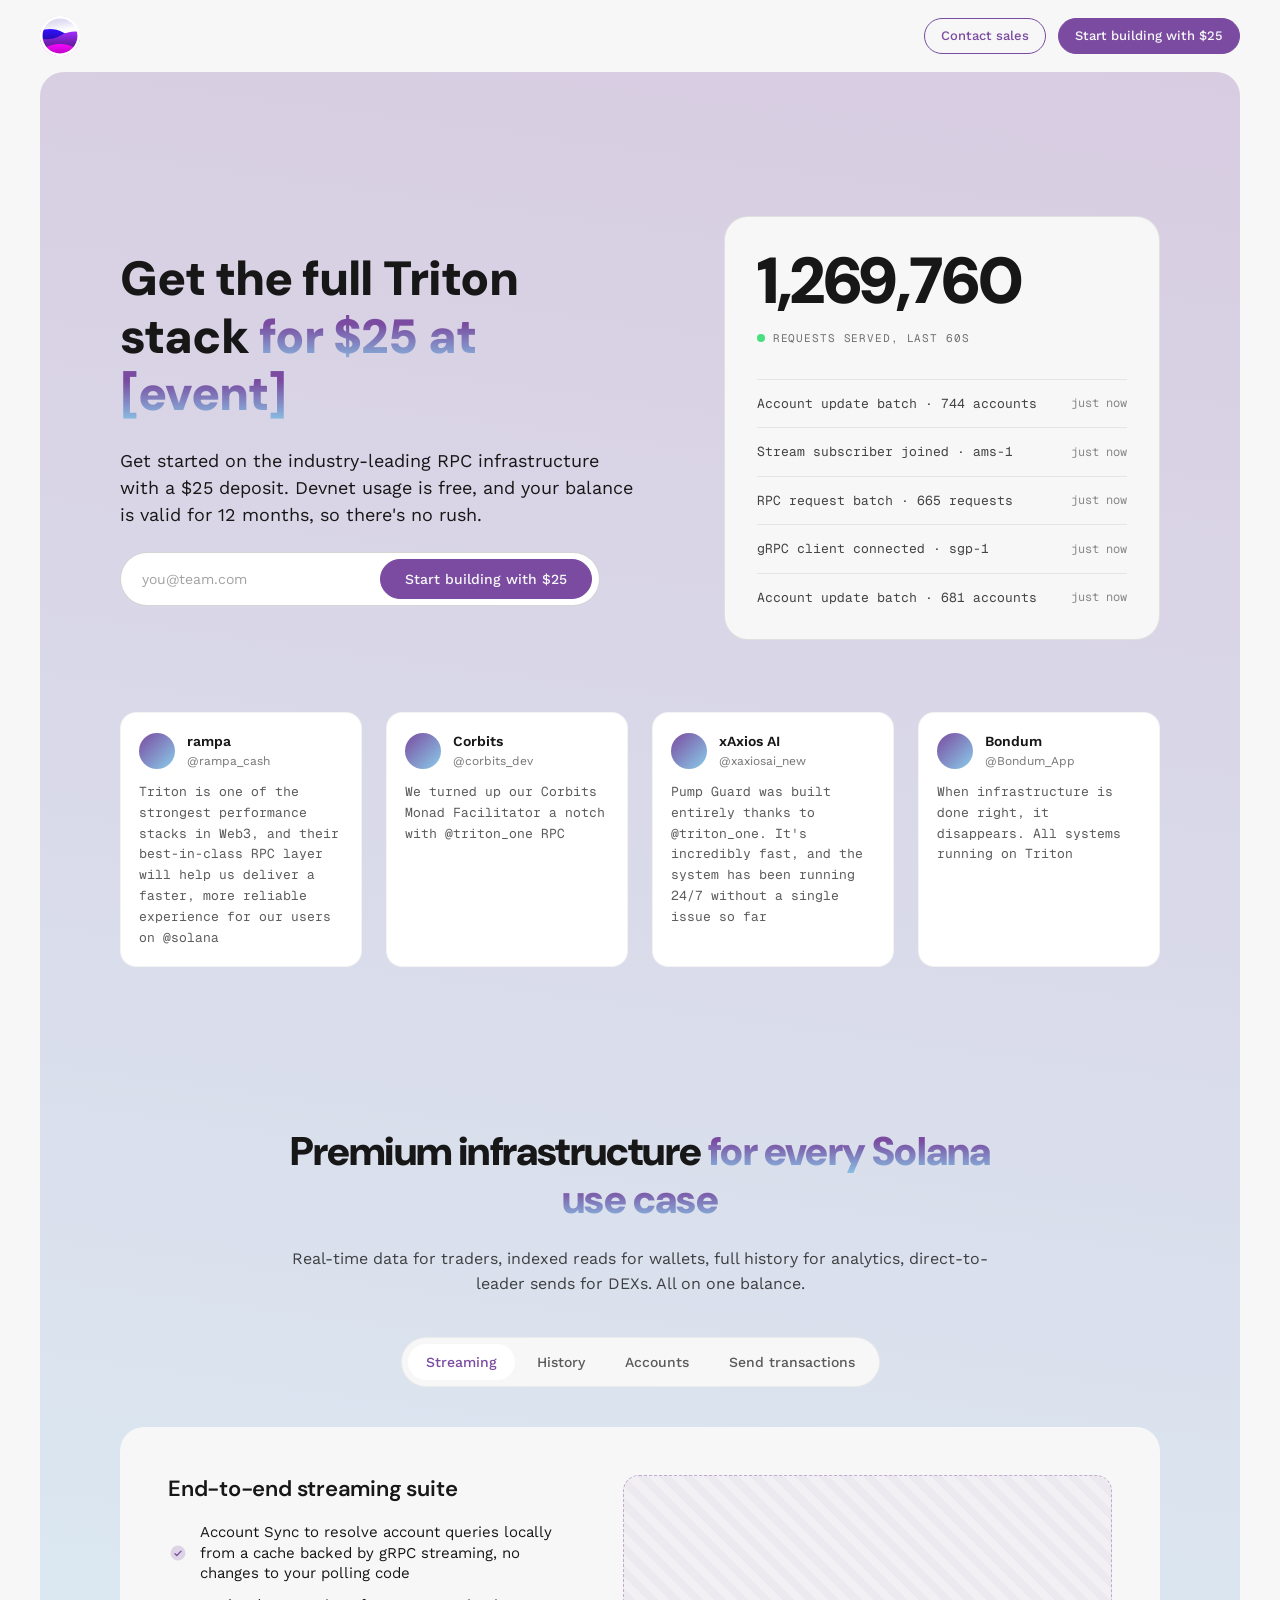
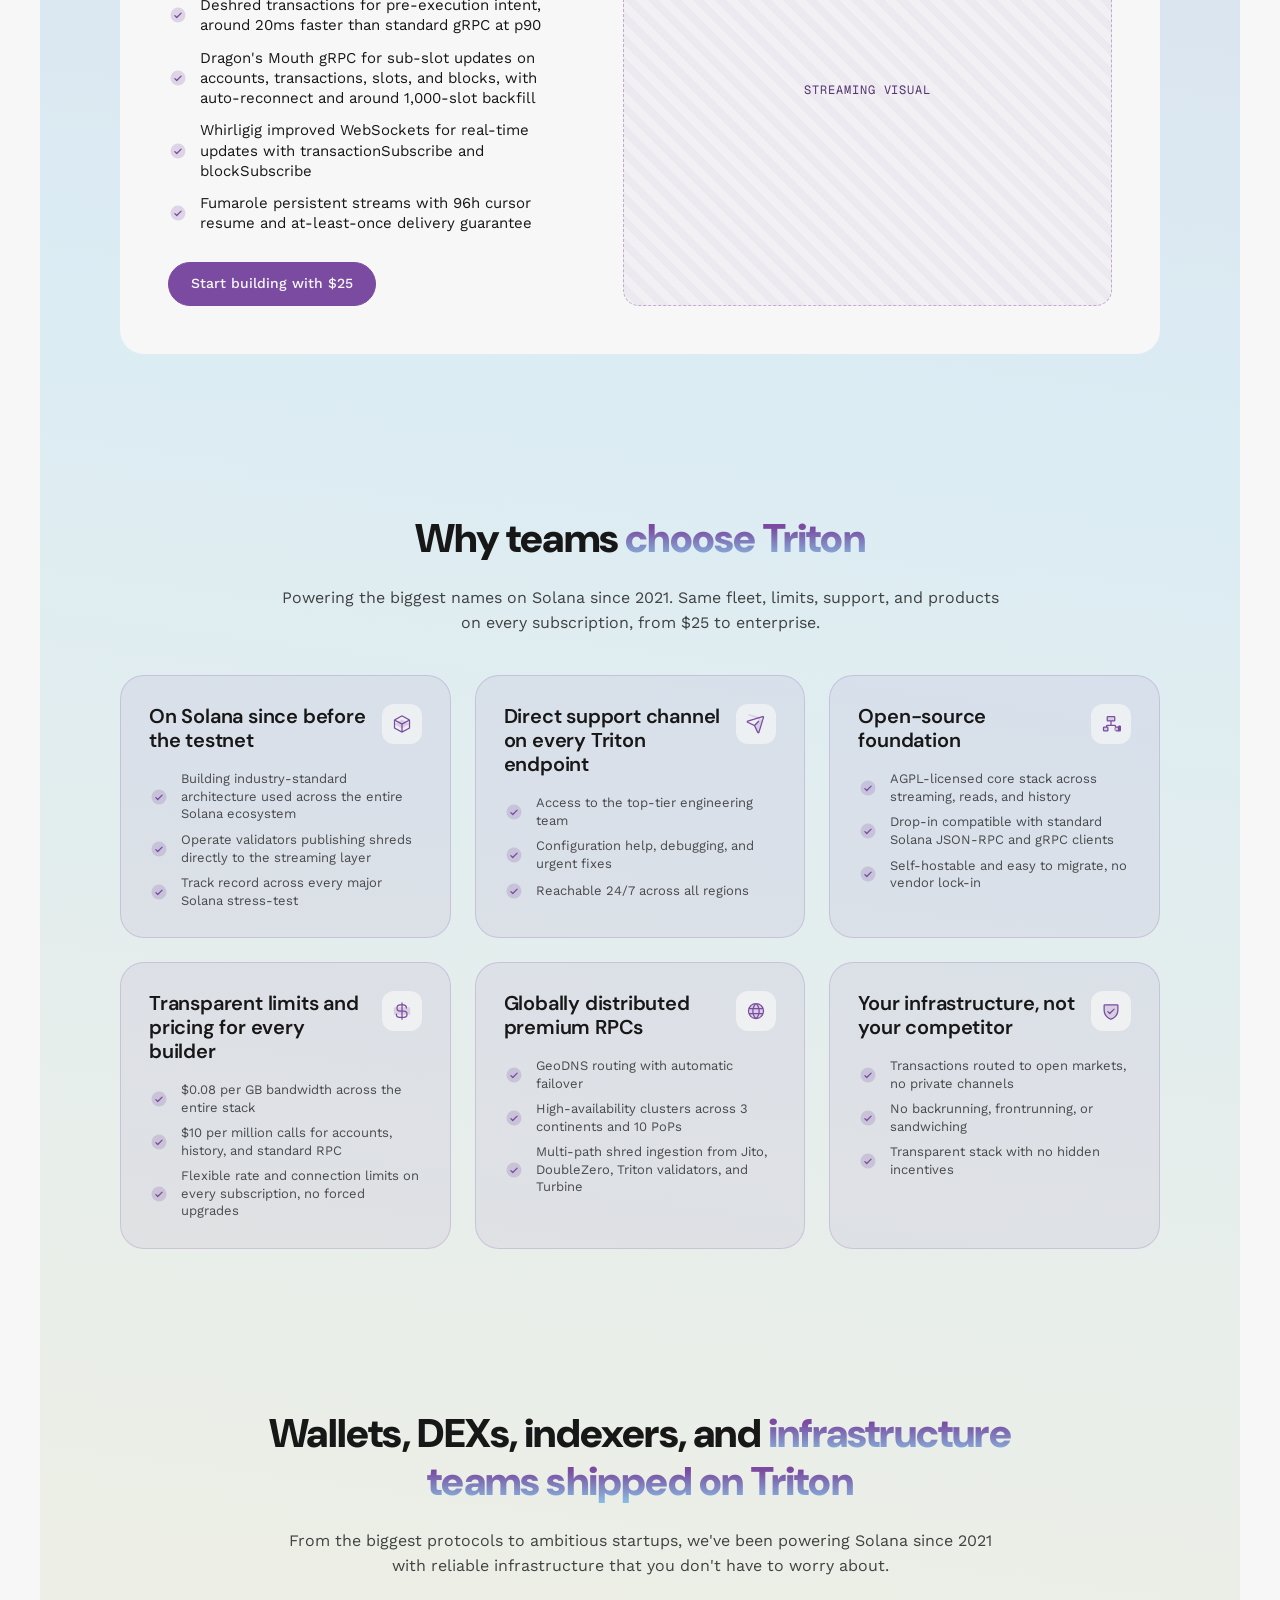
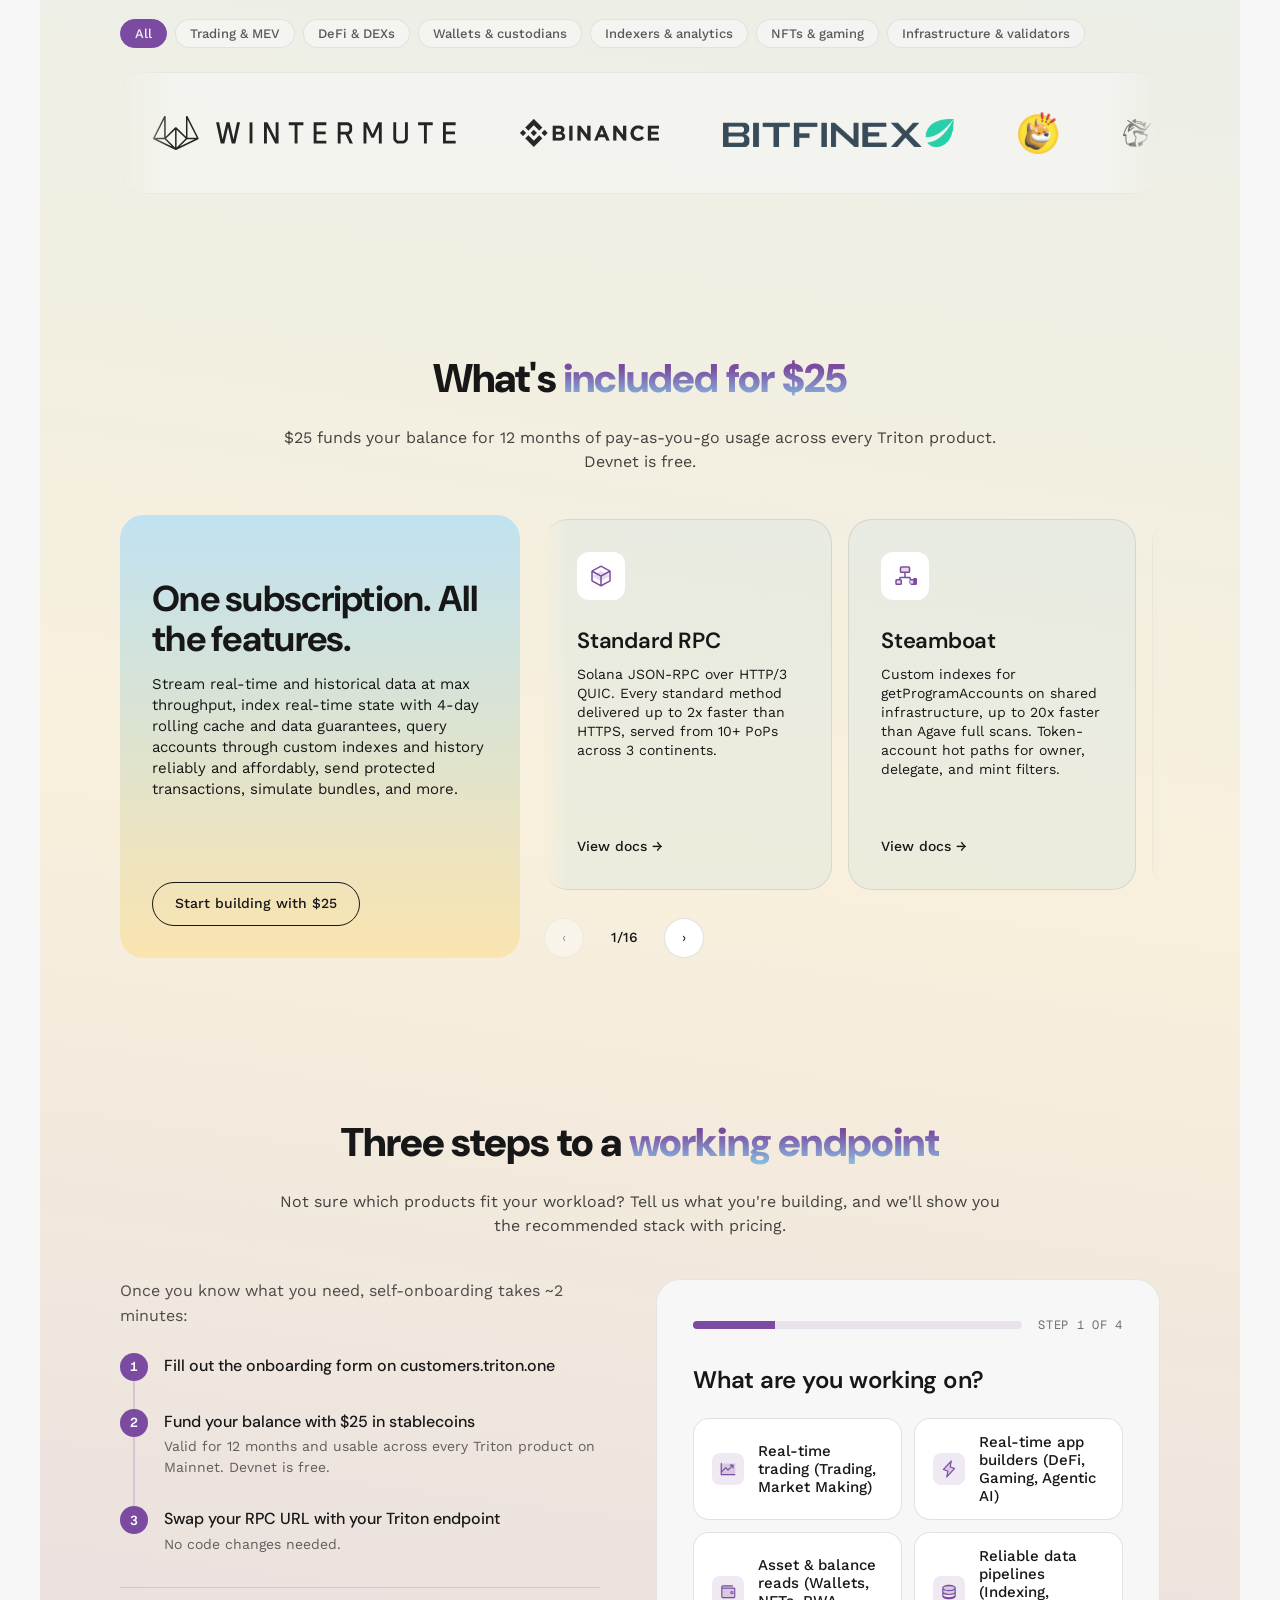
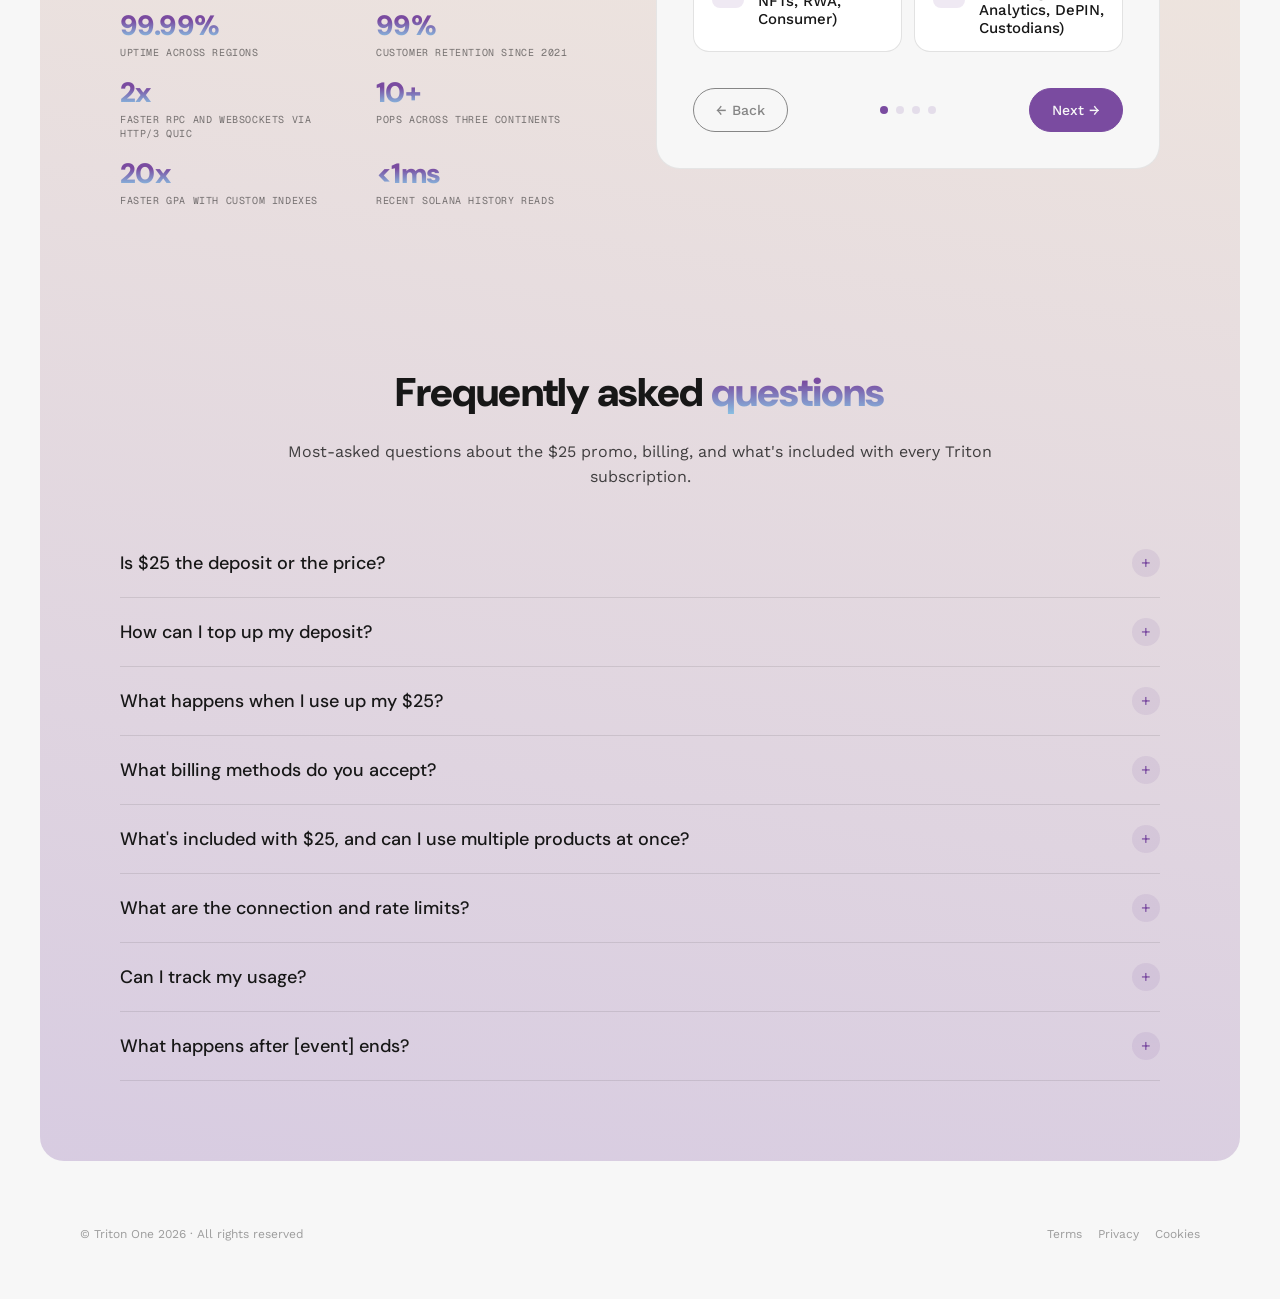
==== commit 7882c6e0: "LP1 round 8: Triton-style tickmarks + verticals mapping + polish - Replace check-circle.svg with the" ====
--- a/lp1.html
+++ b/lp1.html
@@ -261,9 +261,8 @@
               <button class="audG-chip" data-audG-chip="nft">NFTs &amp; gaming</button>
               <button class="audG-chip" data-audG-chip="infra">Infrastructure &amp; validators</button>
             </div>
-            <div class="audG-marquee-rows" id="audG-rows">
-              <div class="audG-marquee audG-marquee--left" data-row="top"></div>
-              <div class="audG-marquee audG-marquee--right" data-row="bottom"></div>
+            <div class="audG-marquee-wrap">
+              <div class="audG-marquee" id="audG-marquee"></div>
             </div>
             <script type="application/json" data-audG-data>
 [
@@ -356,15 +355,15 @@
                   <div class="ultra-slide"><div class="ultra-slide-icon"><img src="assets/icons/products/scroll.svg" alt=""></div><div class="ultra-slide-body"><div class="ultra-slide-name">Hydrant</div><div class="ultra-slide-desc">ClickHouse rewrite of Solana history, tuned to how devs query the chain. Up to 38x faster at p50, sub-1ms head cache for recent slots, single-call wallet history.</div></div><a class="ultra-slide-link" href="lp2.html">View docs →</a></div>
                   <div class="ultra-slide"><div class="ultra-slide-icon"><img src="assets/icons/products/lightning.svg" alt=""></div><div class="ultra-slide-body"><div class="ultra-slide-name">Dragon's Mouth gRPC</div><div class="ultra-slide-desc">Sub-slot real-time updates for accounts, transactions, slots, and blocks. Advanced filters, auto-reconnect with a 1,000-slot buffer, and compressed filters for tracking millions of accounts.</div></div><a class="ultra-slide-link">View docs →</a></div>
                   <div class="ultra-slide"><div class="ultra-slide-icon"><img src="assets/icons/products/globe.svg" alt=""></div><div class="ultra-slide-body"><div class="ultra-slide-name">Whirligig WebSockets</div><div class="ultra-slide-desc">Translates Dragon's Mouth speed into WebSockets. Same sub-slot updates and advanced filters, plus transactionSubscribe support for frontends.</div></div><a class="ultra-slide-link">View docs →</a></div>
-                  <div class="ultra-slide"><div class="ultra-slide-icon"><img src="assets/icons/products/database.svg" alt=""></div><div class="ultra-slide-body"><div class="ultra-slide-name">Fumarole reliable streams</div><div class="ultra-slide-desc">Persistent streaming layer with 96h of stored data that remembers exactly where your stream dropped. Automatic backfill on resume, at-least-once delivery guarantee, and three streaming modes.</div></div><a class="ultra-slide-link">View docs →</a></div>
-                  <div class="ultra-slide"><div class="ultra-slide-icon"><img src="assets/icons/products/squares.svg" alt=""></div><div class="ultra-slide-body"><div class="ultra-slide-name">Deshred transactions</div><div class="ultra-slide-desc">Pre-execution transactions reconstructed from raw shreds, ~20ms faster than standard gRPC at p90. Perfect for MEV, HFT and setups where being milliseconds early translates into PNL.</div></div><a class="ultra-slide-link">View docs →</a></div>
+                  <div class="ultra-slide"><div class="ultra-slide-icon"><img src="assets/icons/products/database.svg" alt=""></div><div class="ultra-slide-body"><div class="ultra-slide-name">Fumarole reliable streams</div><div class="ultra-slide-desc">Persistent streaming for zero data gaps with 96h rolling cache. Automatic backfill on resume, at-least-once delivery, and three streaming modes.</div></div><a class="ultra-slide-link">View docs →</a></div>
+                  <div class="ultra-slide"><div class="ultra-slide-icon"><img src="assets/icons/products/squares.svg" alt=""></div><div class="ultra-slide-body"><div class="ultra-slide-name">Deshred transactions</div><div class="ultra-slide-desc">Pre-execution transactions reconstructed from raw shreds, ~20ms faster than standard gRPC at p90. Perfect for setups where being milliseconds early translates into PNL.</div></div><a class="ultra-slide-link">View docs →</a></div>
                   <div class="ultra-slide"><div class="ultra-slide-icon"><img src="assets/icons/products/rewind.svg" alt=""></div><div class="ultra-slide-body"><div class="ultra-slide-name">Old Faithful streams</div><div class="ultra-slide-desc">Replay every block and transaction from genesis through the same gRPC interface. Maximum throughput on parallel connections with account, vote and failed transaction filters.</div></div><a class="ultra-slide-link">View docs →</a></div>
                   <div class="ultra-slide"><div class="ultra-slide-icon"><img src="assets/icons/products/paperplane.svg" alt=""></div><div class="ultra-slide-body"><div class="ultra-slide-name">Yellowstone Jet</div><div class="ultra-slide-desc">Direct-to-leader transaction forwarding over QUIC with leader scheduling, connection pooling, and retries handled for you. Stake-weighted quality of service and Shield MEV-protection are integrated.</div></div><a class="ultra-slide-link">View docs →</a></div>
                   <div class="ultra-slide"><div class="ultra-slide-icon"><img src="assets/icons/products/image-square.svg" alt=""></div><div class="ultra-slide-body"><div class="ultra-slide-name">DAS API</div><div class="ultra-slide-desc">Fastest way to query NFT and cNFT ownership, proofs, and metadata. Get all the assets a wallet owns in a single request through our dedicated DAS clusters.</div></div><a class="ultra-slide-link">View docs →</a></div>
                   <div class="ultra-slide"><div class="ultra-slide-icon"><img src="assets/icons/products/floppy.svg" alt=""></div><div class="ultra-slide-body"><div class="ultra-slide-name">ZK Compression</div><div class="ultra-slide-desc">Triton-hosted Photon instances for reading compressed accounts and validity proofs via Light Protocol indexes.</div></div><a class="ultra-slide-link">View docs →</a></div>
                   <div class="ultra-slide"><div class="ultra-slide-icon"><img src="assets/icons/products/dollar.svg" alt=""></div><div class="ultra-slide-body"><div class="ultra-slide-name">Priority Fees API</div><div class="ultra-slide-desc">Tail-aware percentiles for reliable landing without overpaying. Define the exact percentile for your benchmarks based on your strategy.</div></div><a class="ultra-slide-link">View docs →</a></div>
                   <div class="ultra-slide"><div class="ultra-slide-icon"><img src="assets/icons/products/storefront.svg" alt=""></div><div class="ultra-slide-body"><div class="ultra-slide-name">Metis swap API</div><div class="ultra-slide-desc">Swap routing across 20+ DEXes with exact-out and platform-fee support. Calculates a route and splits trades, builds ready-to-sign swap transactions, and exposes a simple REST API.</div></div><a class="ultra-slide-link">View docs →</a></div>
-                  <div class="ultra-slide"><div class="ultra-slide-icon"><img src="assets/icons/products/arrowbend.svg" alt=""></div><div class="ultra-slide-body"><div class="ultra-slide-name">Titan swap API</div><div class="ultra-slide-desc">Runs active transaction simulations against on-chain routers and RFQ sources, selecting the best executable path. DART live re-optimisation provides minimal slippage, and quote streaming over websockets delivers low-latency price updates.</div></div><a class="ultra-slide-link">View docs →</a></div>
+                  <div class="ultra-slide"><div class="ultra-slide-icon"><img src="assets/icons/products/arrowbend.svg" alt=""></div><div class="ultra-slide-body"><div class="ultra-slide-name">Titan swap API</div><div class="ultra-slide-desc">Runs simulations against on-chain routers and RFQ sources, selecting the best path. DART live re-optimisation provides minimal slippage, and quote streaming delivers low-latency price updates.</div></div><a class="ultra-slide-link">View docs →</a></div>
                   <div class="ultra-slide"><div class="ultra-slide-icon"><img src="assets/icons/products/rocket.svg" alt=""></div><div class="ultra-slide-body"><div class="ultra-slide-name">Jito bundles</div><div class="ultra-slide-desc">Bundle simulation available on all the endpoints. Test atomic transaction bundles before submitting to the Jito block engine.</div></div><a class="ultra-slide-link">View docs →</a></div>
                 </div>
               </div>
@@ -428,17 +427,14 @@
                 <span class="wizard-counter">Step 1 of 4</span>
               </div>
 
-              <!-- Step 1 — single-choice with AUTO-ADVANCE -->
+              <!-- Step 1 — single-choice with AUTO-ADVANCE; values are space-separated product bundles -->
               <div class="wizard-step wizard-step--active" data-required="one" data-auto-advance="true">
                 <h3 class="wizard-q">What are you working on?</h3>
                 <div class="wizard-options">
-                  <button class="wizard-option wizard-option--card" data-value="dex"><div class="wizard-option-icon"><img src="assets/icons/products/chart-line-up.svg" alt=""></div><div class="wizard-option-text"><span class="wizard-option-title">Lending, DEX, or DeFi protocol</span></div></button>
-                  <button class="wizard-option wizard-option--card" data-value="deshred"><div class="wizard-option-icon"><img src="assets/icons/products/squares.svg" alt=""></div><div class="wizard-option-text"><span class="wizard-option-title">Trading platform</span></div></button>
-                  <button class="wizard-option wizard-option--card" data-value="wallet"><div class="wizard-option-icon"><img src="assets/icons/products/wallet.svg" alt=""></div><div class="wizard-option-text"><span class="wizard-option-title">Wallet, custodian, or portfolio tracker</span></div></button>
-                  <button class="wizard-option wizard-option--card" data-value="indexer"><div class="wizard-option-icon"><img src="assets/icons/products/treestructure.svg" alt=""></div><div class="wizard-option-text"><span class="wizard-option-title">Indexer or data project</span></div></button>
-                  <button class="wizard-option wizard-option--card" data-value="nft"><div class="wizard-option-icon"><img src="assets/icons/products/image-square.svg" alt=""></div><div class="wizard-option-text"><span class="wizard-option-title">NFT or collectibles</span></div></button>
-                  <button class="wizard-option wizard-option--card" data-value="infra"><div class="wizard-option-icon"><img src="assets/icons/products/cube.svg" alt=""></div><div class="wizard-option-text"><span class="wizard-option-title">Infrastructure</span></div></button>
-                  <button class="wizard-option wizard-option--card" data-value="other"><div class="wizard-option-icon"><img src="assets/icons/products/question.svg" alt=""></div><div class="wizard-option-text"><span class="wizard-option-title">Something else</span></div></button>
+                  <button class="wizard-option wizard-option--card" data-value="deshred dragons-mouth jet priority-fees"><div class="wizard-option-icon"><img src="assets/icons/products/chart-line-up.svg" alt=""></div><div class="wizard-option-text"><span class="wizard-option-title">Real-time trading (Trading, Market Making)</span></div></button>
+                  <button class="wizard-option wizard-option--card" data-value="dragons-mouth standard-rpc jet"><div class="wizard-option-icon"><img src="assets/icons/products/lightning.svg" alt=""></div><div class="wizard-option-text"><span class="wizard-option-title">Real-time app builders (DeFi, Gaming, Agentic AI)</span></div></button>
+                  <button class="wizard-option wizard-option--card" data-value="standard-rpc das-api"><div class="wizard-option-icon"><img src="assets/icons/products/wallet.svg" alt=""></div><div class="wizard-option-text"><span class="wizard-option-title">Asset &amp; balance reads (Wallets, NFTs, RWA, Consumer)</span></div></button>
+                  <button class="wizard-option wizard-option--card" data-value="fumarole old-faithful"><div class="wizard-option-icon"><img src="assets/icons/products/database.svg" alt=""></div><div class="wizard-option-text"><span class="wizard-option-title">Reliable data pipelines (Indexing, Analytics, DePIN, Custodians)</span></div></button>
                 </div>
               </div>
 
@@ -446,11 +442,11 @@
               <div class="wizard-step" data-required="multi">
                 <h3 class="wizard-q">What matters most in real-time data?</h3>
                 <div class="wizard-options">
-                  <button class="wizard-option wizard-option--card wizard-option--multi" data-value="dragons-mouth"><div class="wizard-option-icon"><img src="assets/icons/products/lightning.svg" alt=""></div><div class="wizard-option-text"><span class="wizard-option-title">Low-latency processed updates for accounts, transactions, and slots over gRPC</span></div><span class="wizard-option-check"></span></button>
-                  <button class="wizard-option wizard-option--card wizard-option--multi" data-value="whirligig"><div class="wizard-option-icon"><img src="assets/icons/products/globe.svg" alt=""></div><div class="wizard-option-text"><span class="wizard-option-title">Low-latency WebSockets for browser real-time data</span></div><span class="wizard-option-check"></span></button>
-                  <button class="wizard-option wizard-option--card wizard-option--multi" data-value="fumarole"><div class="wizard-option-icon"><img src="assets/icons/products/database.svg" alt=""></div><div class="wizard-option-text"><span class="wizard-option-title">Reliability, persistence, and 100% completeness</span></div><span class="wizard-option-check"></span></button>
-                  <button class="wizard-option wizard-option--card wizard-option--multi" data-value="deshred"><div class="wizard-option-icon"><img src="assets/icons/products/squares.svg" alt=""></div><div class="wizard-option-text"><span class="wizard-option-title">Earliest on-chain signal, pre-execution transactions</span></div><span class="wizard-option-check"></span></button>
+                  <button class="wizard-option wizard-option--card wizard-option--multi" data-value="dragons-mouth"><div class="wizard-option-icon"><img src="assets/icons/products/lightning.svg" alt=""></div><div class="wizard-option-text"><span class="wizard-option-title">Real-time updates for backends</span></div><span class="wizard-option-check"></span></button>
+                  <button class="wizard-option wizard-option--card wizard-option--multi" data-value="fumarole"><div class="wizard-option-icon"><img src="assets/icons/products/database.svg" alt=""></div><div class="wizard-option-text"><span class="wizard-option-title">Persistence and 100% data completeness</span></div><span class="wizard-option-check"></span></button>
                   <button class="wizard-option wizard-option--card wizard-option--multi" data-value="account-sync"><div class="wizard-option-icon"><img src="assets/icons/products/arrows-clockwise.svg" alt=""></div><div class="wizard-option-text"><span class="wizard-option-title">Easiest setup, same-day shipping</span></div><span class="wizard-option-check"></span></button>
+                  <button class="wizard-option wizard-option--card wizard-option--multi" data-value="whirligig"><div class="wizard-option-icon"><img src="assets/icons/products/globe.svg" alt=""></div><div class="wizard-option-text"><span class="wizard-option-title">Low-latency WebSockets for browser</span></div><span class="wizard-option-check"></span></button>
+                  <button class="wizard-option wizard-option--card wizard-option--multi" data-value="deshred"><div class="wizard-option-icon"><img src="assets/icons/products/squares.svg" alt=""></div><div class="wizard-option-text"><span class="wizard-option-title">Pre-execution transactions</span></div><span class="wizard-option-check"></span></button>
                   <button class="wizard-option wizard-option--card wizard-option--multi" data-value="standard-rpc"><div class="wizard-option-icon"><img src="assets/icons/products/question.svg" alt=""></div><div class="wizard-option-text"><span class="wizard-option-title">Not sure yet</span></div><span class="wizard-option-check"></span></button>
                 </div>
               </div>
@@ -468,8 +464,7 @@
 
               <!-- Step 4 — Suggested stack -->
               <div class="wizard-step" data-stack="true" data-skip-validate="true">
-                <h3 class="wizard-q">Your suggested stack</h3>
-                <p class="wizard-q-sub">Based on your answers. All included in the $25 deposit.</p>
+                <h3 class="wizard-q">Your suggested stack based on your answers. All included in the $25 deposit.</h3>
                 <div class="wizard-stack" data-stack-target></div>
                 <p class="wizard-stack-foot">Unit pricing applies as you consume on Mainnet endpoints. Top up any time from your dashboard.</p>
               </div>
--- a/shared.css
+++ b/shared.css
@@ -2540,20 +2540,20 @@
 .step-vertical:last-child {
   padding-bottom: 0;
 }
-/* Line connector between numbered circles */
+/* Line connector between numbered circles -- mid-transparent purple */
 .step-vertical:not(:last-child)::before {
   content: '';
   position: absolute;
-  left: 17px;            /* (circle-width 36 / 2) - (line-width 2 / 2) */
-  top: 36px;             /* start just below the circle */
+  left: 13px;            /* (circle-width 28 / 2) - (line-width 2 / 2) */
+  top: 28px;             /* start just below the circle */
   bottom: 0;
   width: 2px;
-  background: linear-gradient(180deg, rgba(122, 75, 160, 0.45) 0%, rgba(122, 75, 160, 0.15) 100%);
+  background: rgba(122, 75, 160, 0.2);
   z-index: 0;
 }
 .step-vertical-num {
-  width: 36px;
-  height: 36px;
+  width: 28px;
+  height: 28px;
   border-radius: 50%;
   background: var(--primary);
   color: white;
@@ -2562,16 +2562,15 @@
   justify-content: center;
   font-family: var(--font-mono);
   font-weight: 600;
-  font-size: 15px;
+  font-size: 13px;
   flex-shrink: 0;
   position: relative;
   z-index: 1;
-  box-shadow: 0 0 0 4px rgba(247, 247, 247, 1);
 }
 .step-vertical-body {
   flex: 1;
   min-width: 0;
-  padding-top: 6px;
+  padding-top: 2px;
 }
 .step-vertical-title {
   font-family: var(--font-header);
@@ -2640,3 +2639,45 @@
     gap: 40px;
   }
 }
+
+/* ========================================================== */
+/* v11 — Triton-style tickmarks (20px Phosphor duotone, items-center, gap 12px) */
+/* ========================================================== */
+
+/* Triton website uses 20px duotone CheckCircle, items-center, gap-3 (12px). */
+.cap-list li,
+.compare-list li,
+.connect-bullets li,
+.plan-features li,
+.pricing-features li,
+.why-card-bullets li,
+.build-stack-bullets li {
+  display: flex !important;
+  align-items: center !important;     /* override flex-start */
+  gap: 12px !important;
+  line-height: 1.35;
+}
+.cap-list li img,
+.compare-list li img,
+.connect-bullets li img,
+.plan-features li img,
+.pricing-features li img,
+.why-card-bullets li img,
+.build-stack-bullets li img {
+  width: 20px !important;
+  height: 20px !important;
+  flex-shrink: 0 !important;
+  display: block !important;
+  margin: 0 !important;                /* drop the previous +2px nudge */
+}
+
+/* Step 4 (suggested stack) headline -- not bold tabular, just a clean title */
+.wizard-step[data-stack="true"] .wizard-q {
+  font-family: var(--font-header);
+  font-weight: 600;
+  font-size: 18px;
+  line-height: 1.35;
+  letter-spacing: -0.01em;
+  color: var(--foreground);
+  margin: 0 0 16px 0;
+}
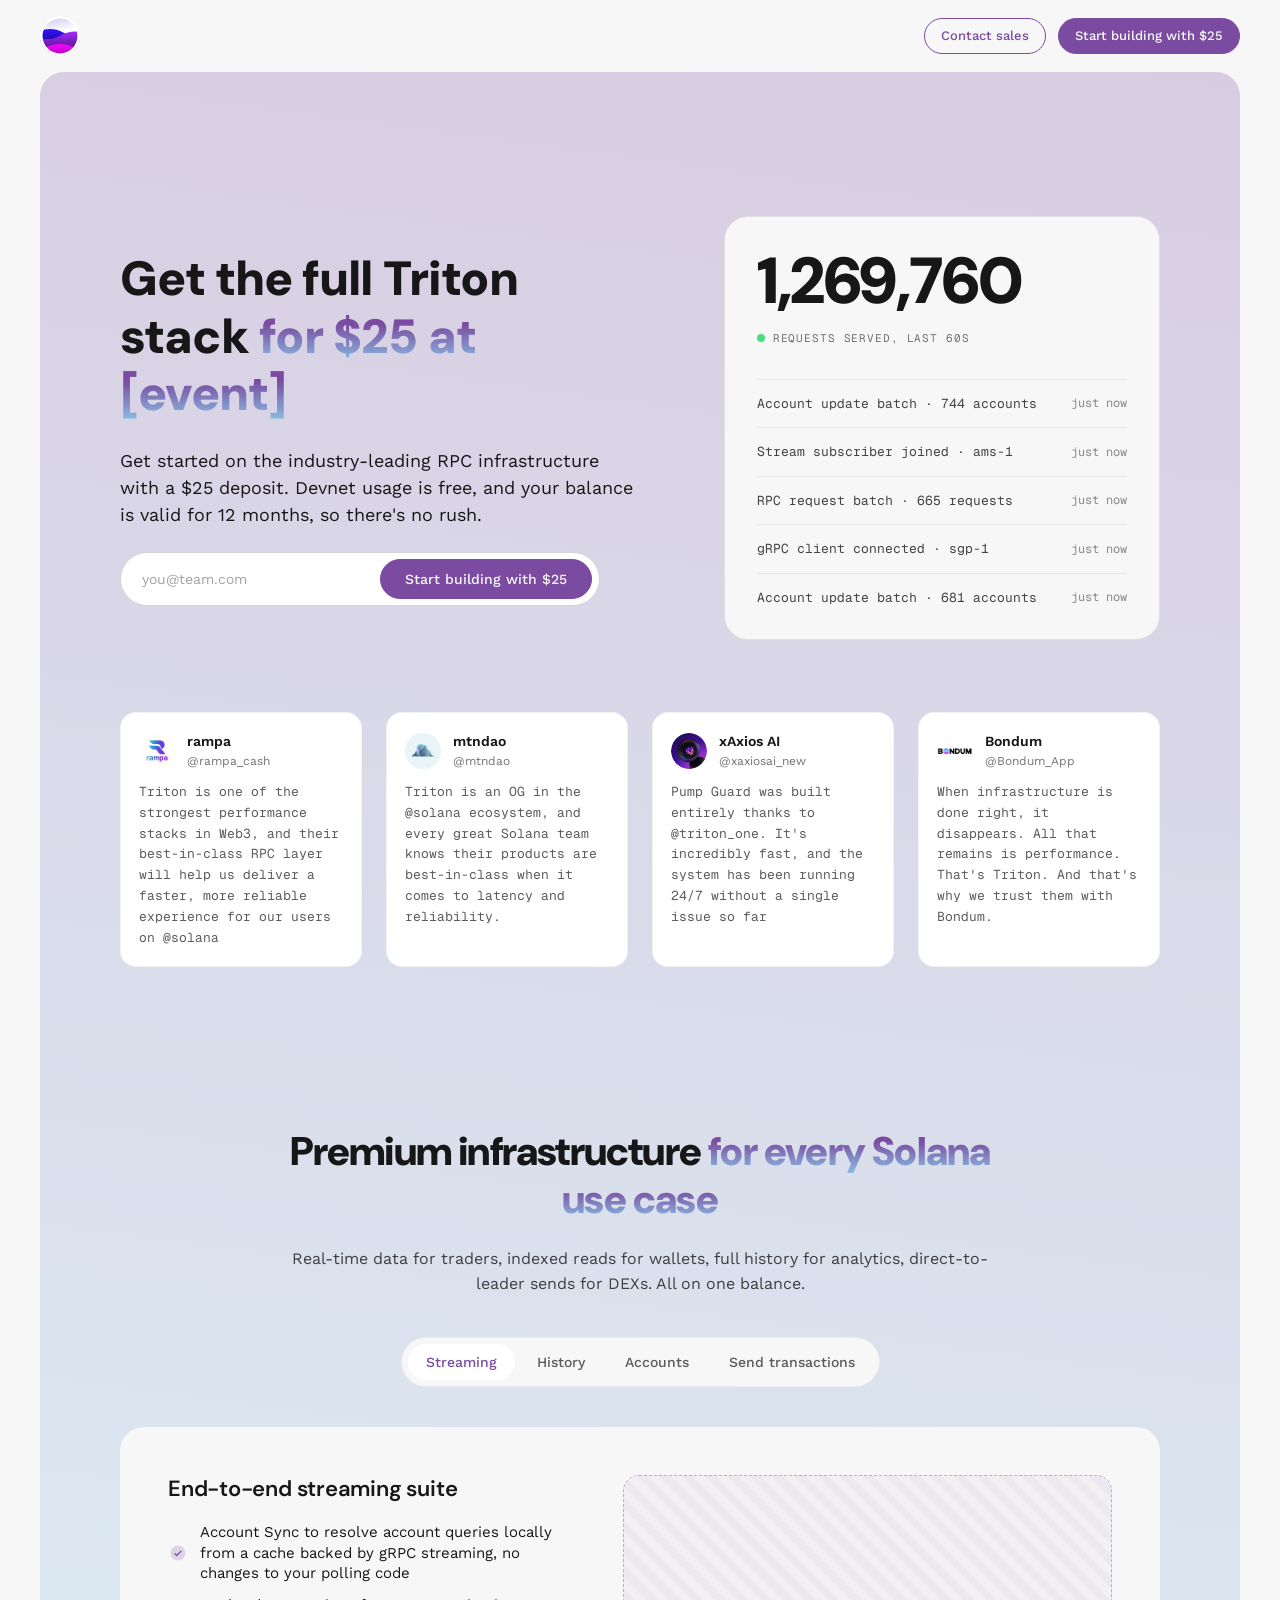
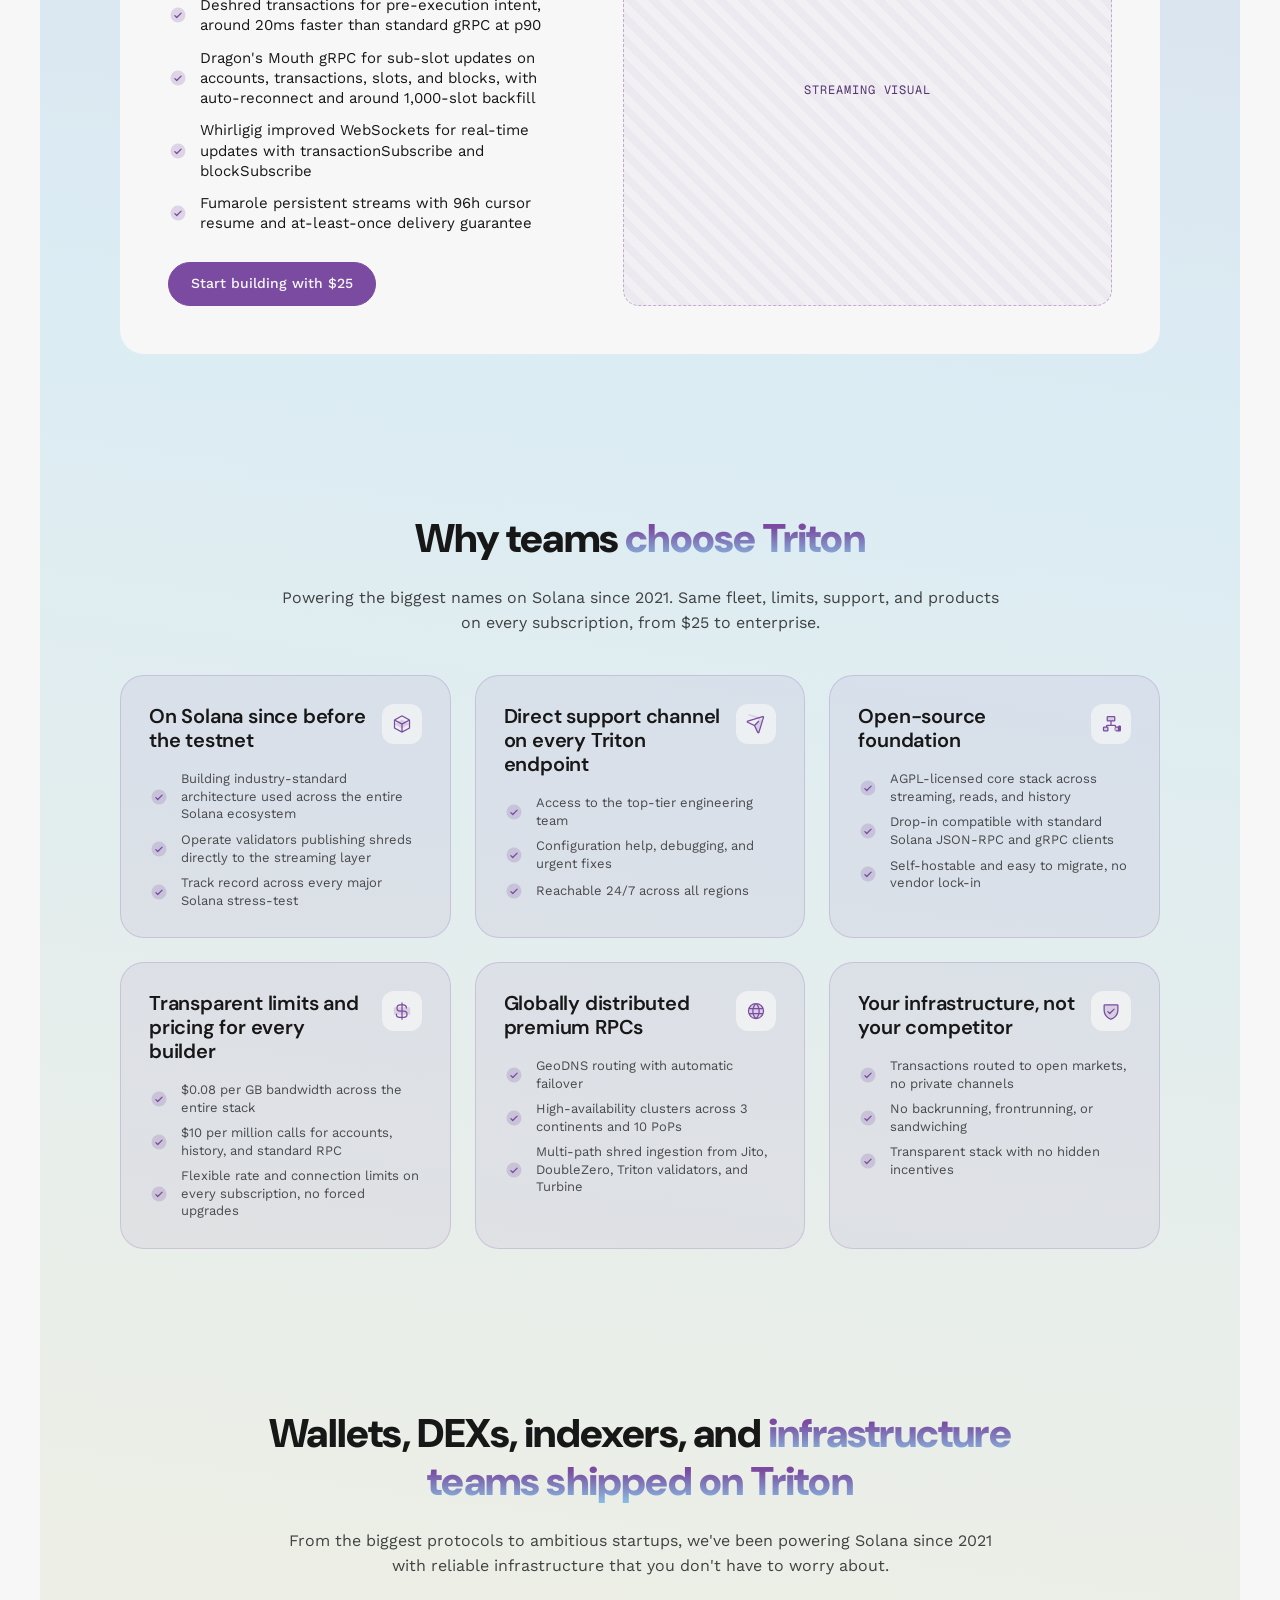
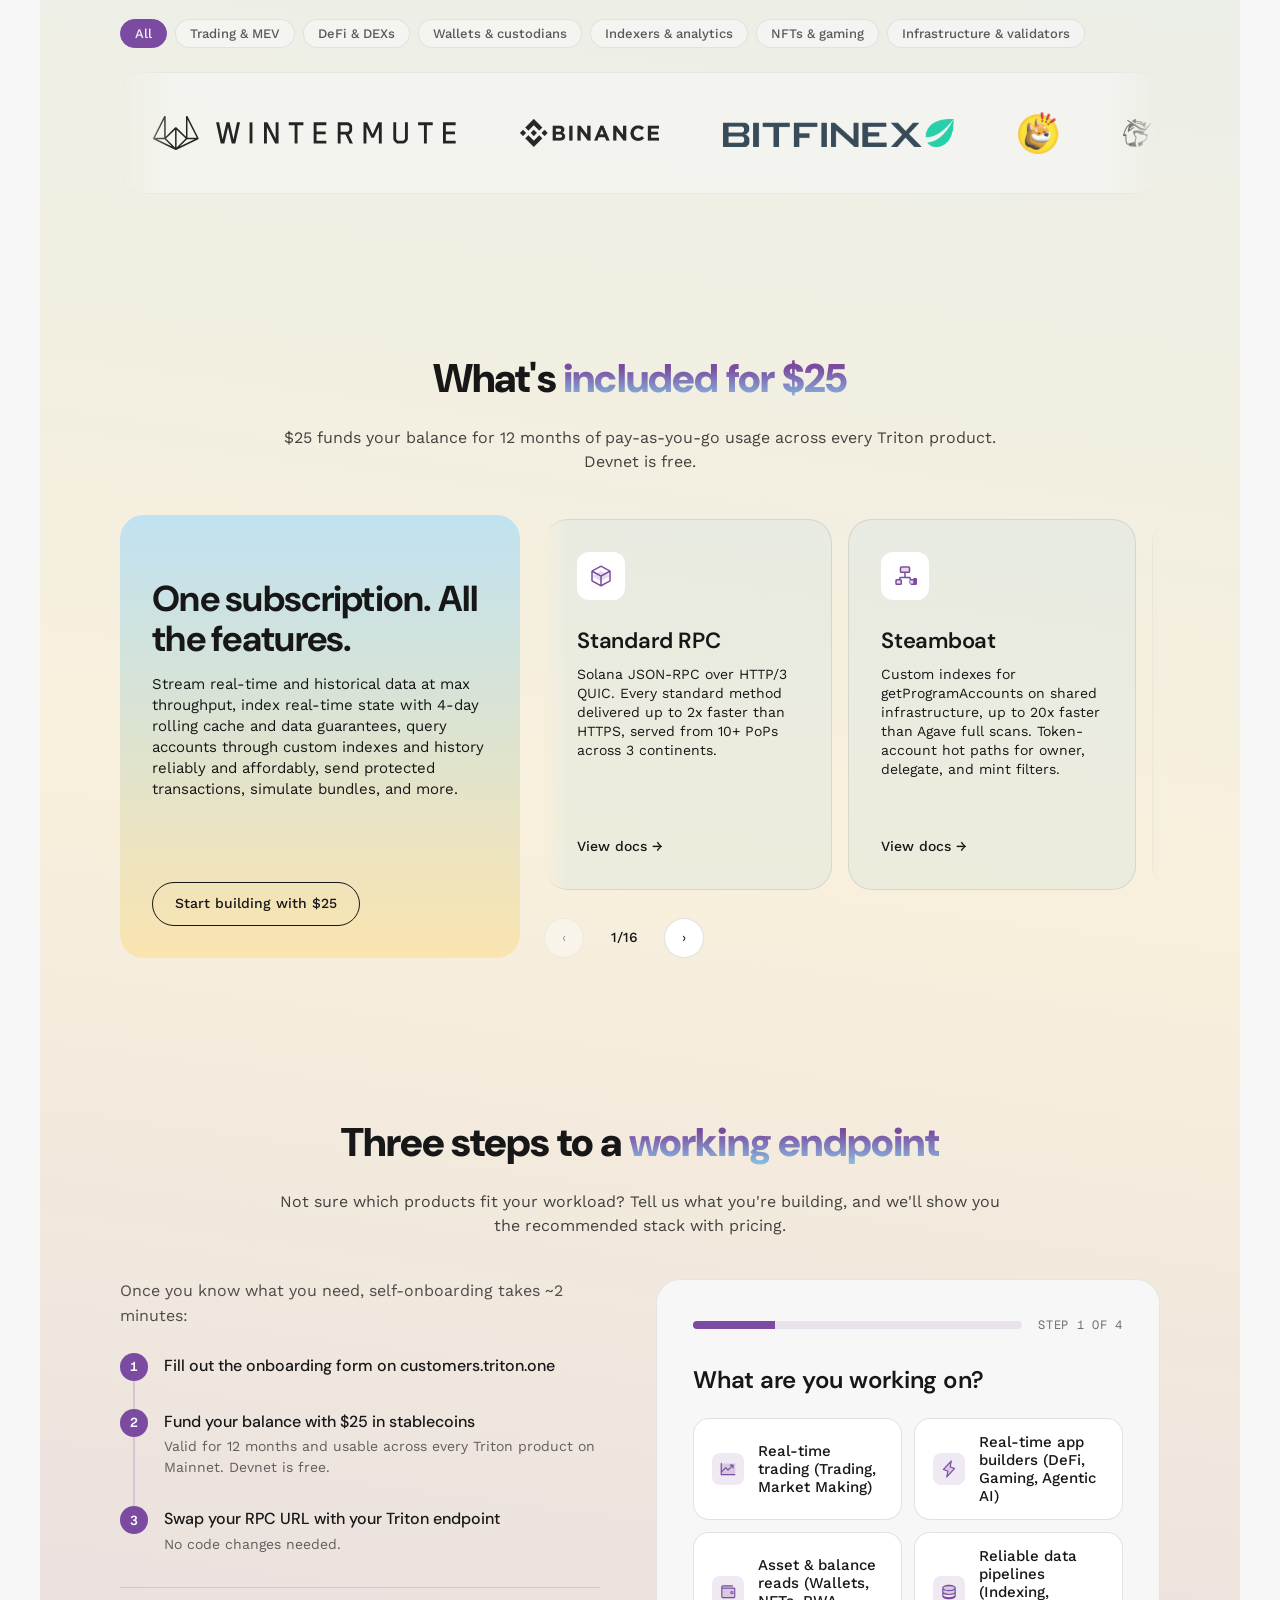
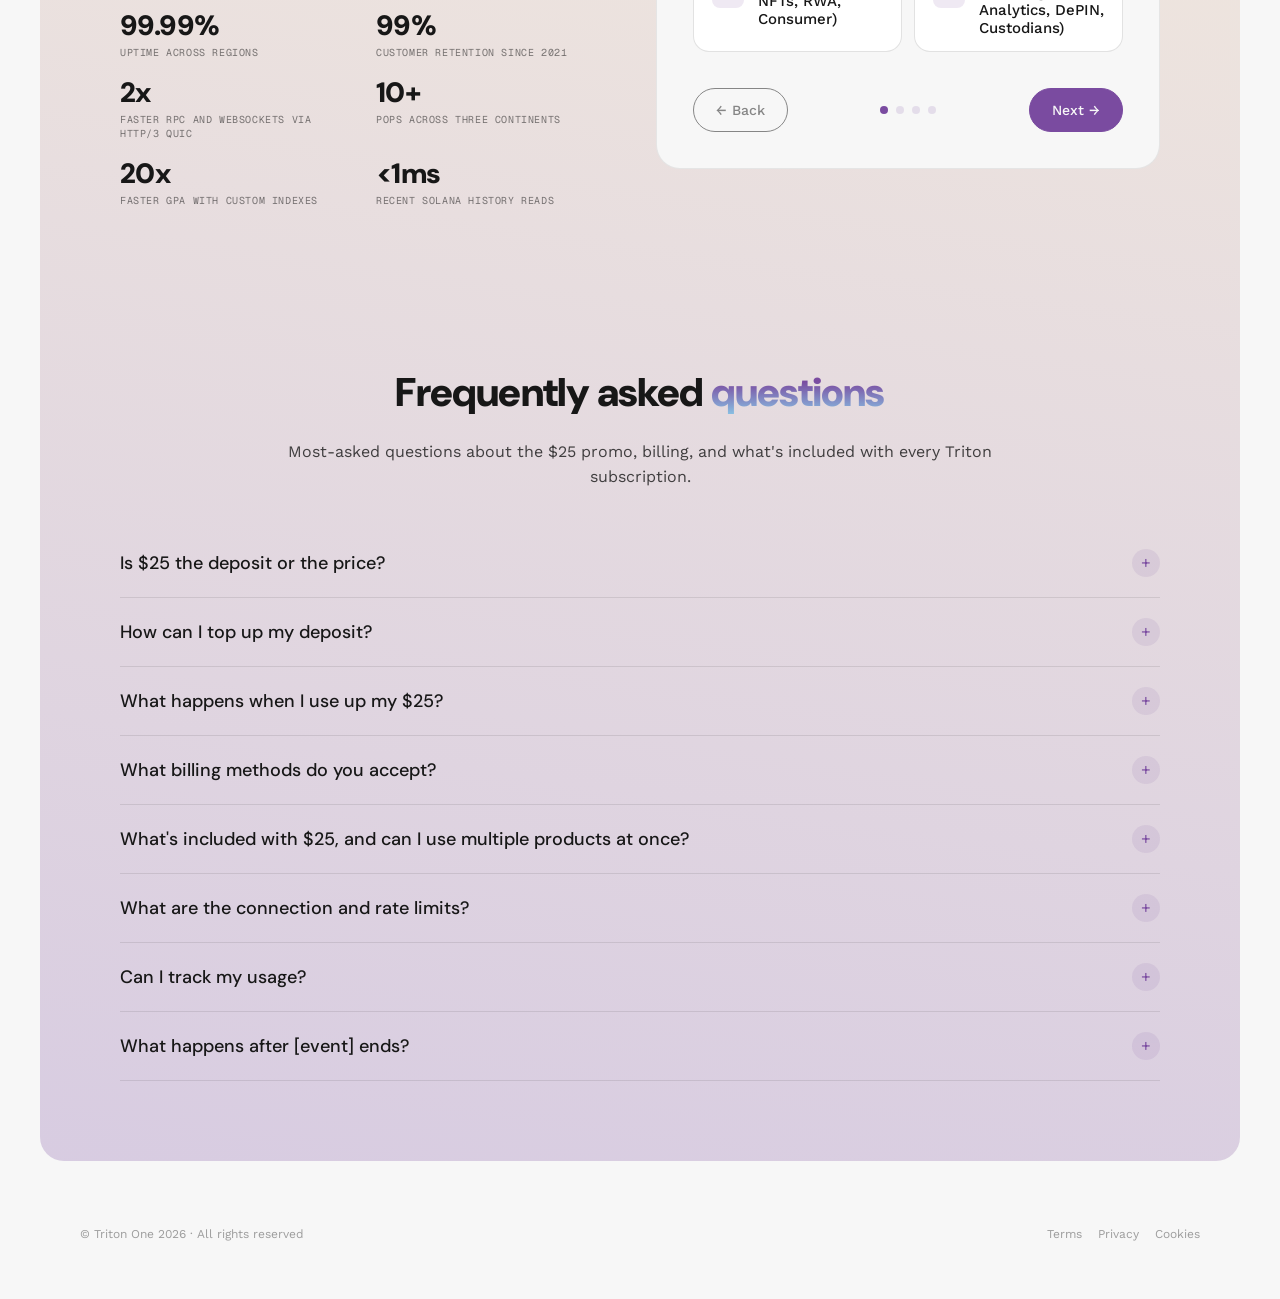
==== commit 270b2fee: "LP1 round 9: testimonial avatars from website + flat stats - Pull rampa, mtndao, xaxios-ai, bondum a" ====
--- a/lp1.html
+++ b/lp1.html
@@ -70,20 +70,20 @@
 
           <div class="testimonials-row" style="margin-top: 32px">
             <div class="testimonial">
-              <div class="testimonial-head"><div class="testimonial-avatar"></div><div><div class="testimonial-name">rampa</div><div class="testimonial-handle">@rampa_cash</div></div></div>
+              <div class="testimonial-head"><div class="testimonial-avatar"><img src="assets/avatars/rampa.webp" alt="rampa profile image"></div><div><div class="testimonial-name">rampa</div><div class="testimonial-handle">@rampa_cash</div></div></div>
               <p class="testimonial-quote">Triton is one of the strongest performance stacks in Web3, and their best-in-class RPC layer will help us deliver a faster, more reliable experience for our users on @solana</p>
             </div>
             <div class="testimonial">
-              <div class="testimonial-head"><div class="testimonial-avatar"></div><div><div class="testimonial-name">Corbits</div><div class="testimonial-handle">@corbits_dev</div></div></div>
-              <p class="testimonial-quote">We turned up our Corbits Monad Facilitator a notch with @triton_one RPC</p>
+              <div class="testimonial-head"><div class="testimonial-avatar"><img src="assets/avatars/mtndao.webp" alt="mtndao profile image"></div><div><div class="testimonial-name">mtndao</div><div class="testimonial-handle">@mtndao</div></div></div>
+              <p class="testimonial-quote">Triton is an OG in the @solana ecosystem, and every great Solana team knows their products are best-in-class when it comes to latency and reliability.</p>
             </div>
             <div class="testimonial">
-              <div class="testimonial-head"><div class="testimonial-avatar"></div><div><div class="testimonial-name">xAxios AI</div><div class="testimonial-handle">@xaxiosai_new</div></div></div>
+              <div class="testimonial-head"><div class="testimonial-avatar"><img src="assets/avatars/xaxios-ai.webp" alt="xAxios AI profile image"></div><div><div class="testimonial-name">xAxios AI</div><div class="testimonial-handle">@xaxiosai_new</div></div></div>
               <p class="testimonial-quote">Pump Guard was built entirely thanks to @triton_one. It's incredibly fast, and the system has been running 24/7 without a single issue so far</p>
             </div>
             <div class="testimonial">
-              <div class="testimonial-head"><div class="testimonial-avatar"></div><div><div class="testimonial-name">Bondum</div><div class="testimonial-handle">@Bondum_App</div></div></div>
-              <p class="testimonial-quote">When infrastructure is done right, it disappears. All systems running on Triton</p>
+              <div class="testimonial-head"><div class="testimonial-avatar"><img src="assets/avatars/bondum.webp" alt="Bondum profile image"></div><div><div class="testimonial-name">Bondum</div><div class="testimonial-handle">@Bondum_App</div></div></div>
+              <p class="testimonial-quote">When infrastructure is done right, it disappears. All that remains is performance. That's Triton. And that's why we trust them with Bondum.</p>
             </div>
           </div>
         </div>
@@ -412,12 +412,12 @@
               </ol>
 
               <div class="stats-2x3">
-                <div><div class="stat-num h-grad">99.99%</div><div class="stat-label">Uptime across regions</div></div>
-                <div><div class="stat-num h-grad">99%</div><div class="stat-label">Customer retention since 2021</div></div>
-                <div><div class="stat-num h-grad">2x</div><div class="stat-label">Faster RPC and WebSockets via HTTP/3 QUIC</div></div>
-                <div><div class="stat-num h-grad">10+</div><div class="stat-label">PoPs across three continents</div></div>
-                <div><div class="stat-num h-grad">20x</div><div class="stat-label">Faster gPA with custom indexes</div></div>
-                <div><div class="stat-num h-grad">&lt;1ms</div><div class="stat-label">Recent Solana history reads</div></div>
+                <div><div class="stat-num">99.99%</div><div class="stat-label">Uptime across regions</div></div>
+                <div><div class="stat-num">99%</div><div class="stat-label">Customer retention since 2021</div></div>
+                <div><div class="stat-num">2x</div><div class="stat-label">Faster RPC and WebSockets via HTTP/3 QUIC</div></div>
+                <div><div class="stat-num">10+</div><div class="stat-label">PoPs across three continents</div></div>
+                <div><div class="stat-num">20x</div><div class="stat-label">Faster gPA with custom indexes</div></div>
+                <div><div class="stat-num">&lt;1ms</div><div class="stat-label">Recent Solana history reads</div></div>
               </div>
             </div>
 
--- a/shared.css
+++ b/shared.css
@@ -2681,3 +2681,23 @@
   color: var(--foreground);
   margin: 0 0 16px 0;
 }
+
+/* Testimonial avatars: real images, fill the circle, drop the placeholder gradient */
+.testimonial-avatar {
+  background: rgba(122, 75, 160, 0.12);   /* fallback tint if image is missing */
+}
+.testimonial-avatar img {
+  display: block;
+  width: 100%;
+  height: 100%;
+  object-fit: cover;
+}
+
+/* Stats numbers stay flat foreground -- no gradient text */
+.stats-2x3 .stat-num {
+  color: var(--foreground);
+  -webkit-text-fill-color: var(--foreground);
+  background: none;
+  -webkit-background-clip: initial;
+          background-clip: initial;
+}
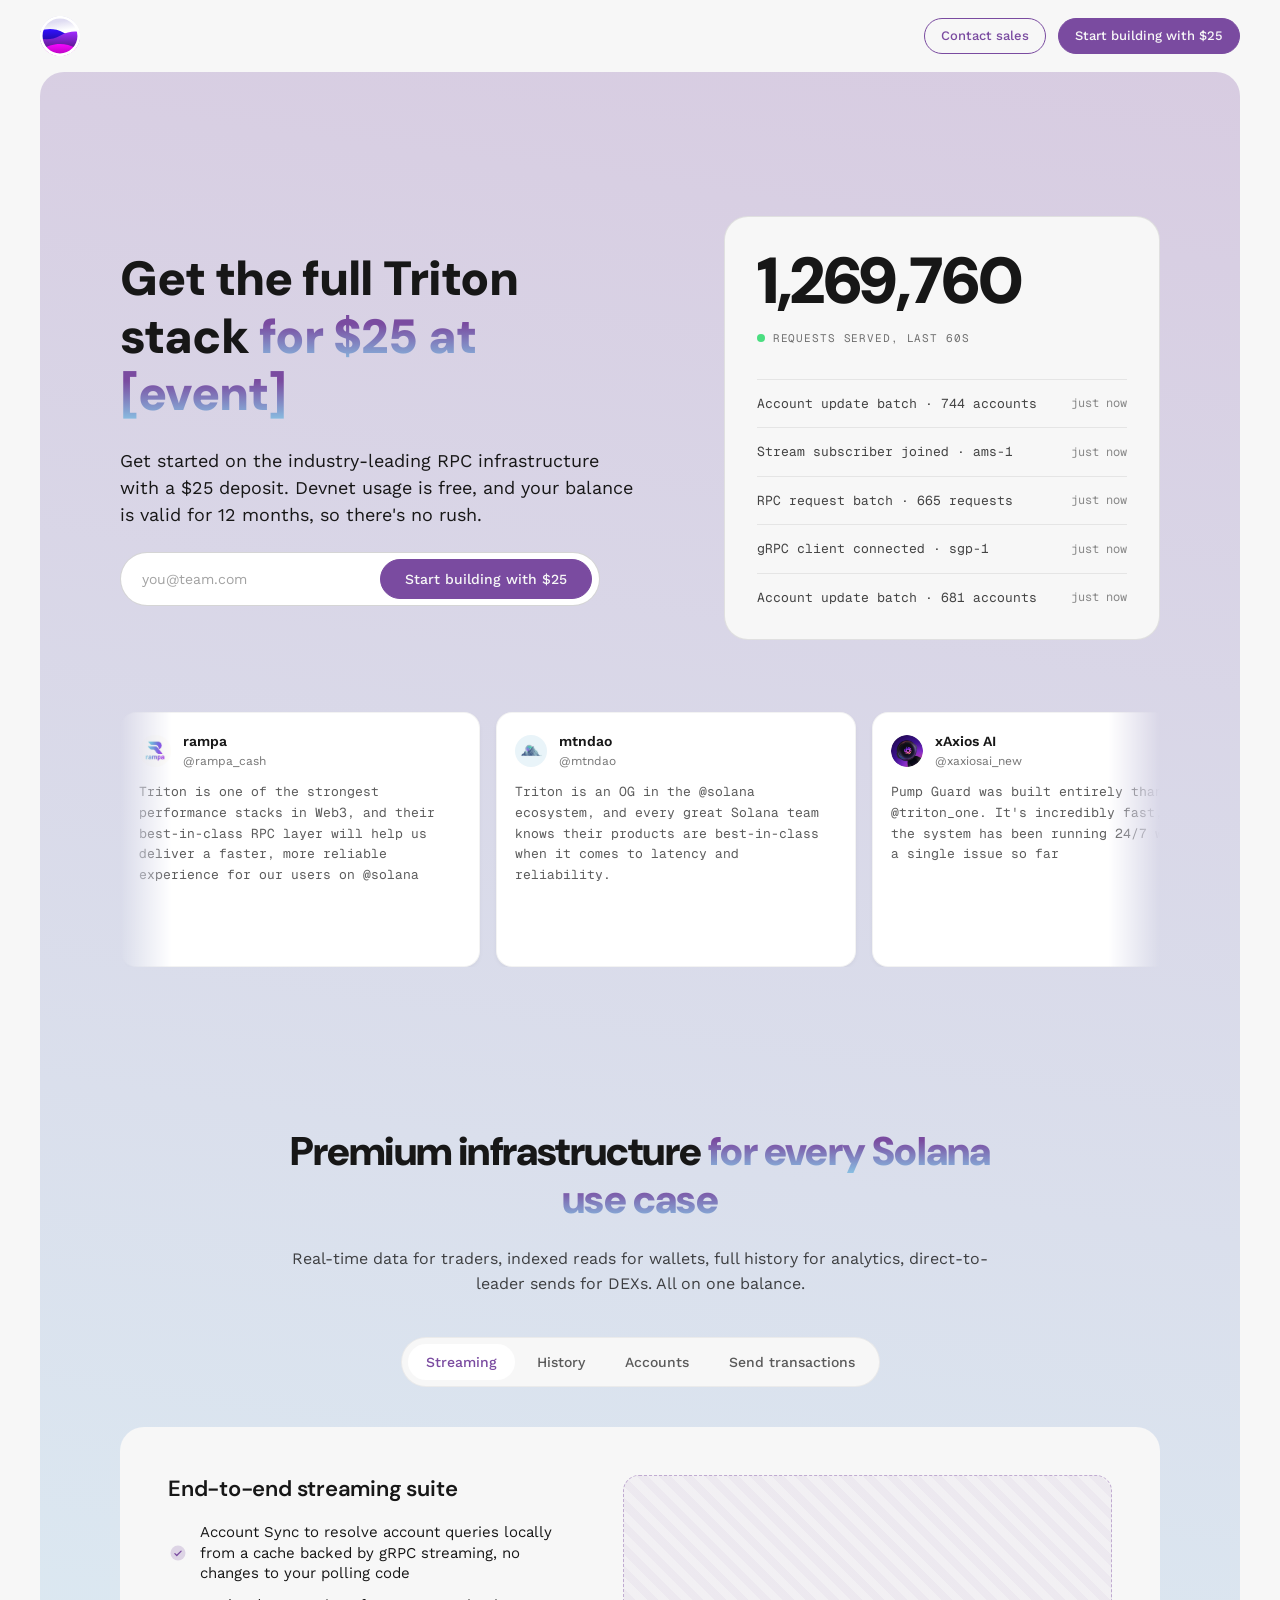
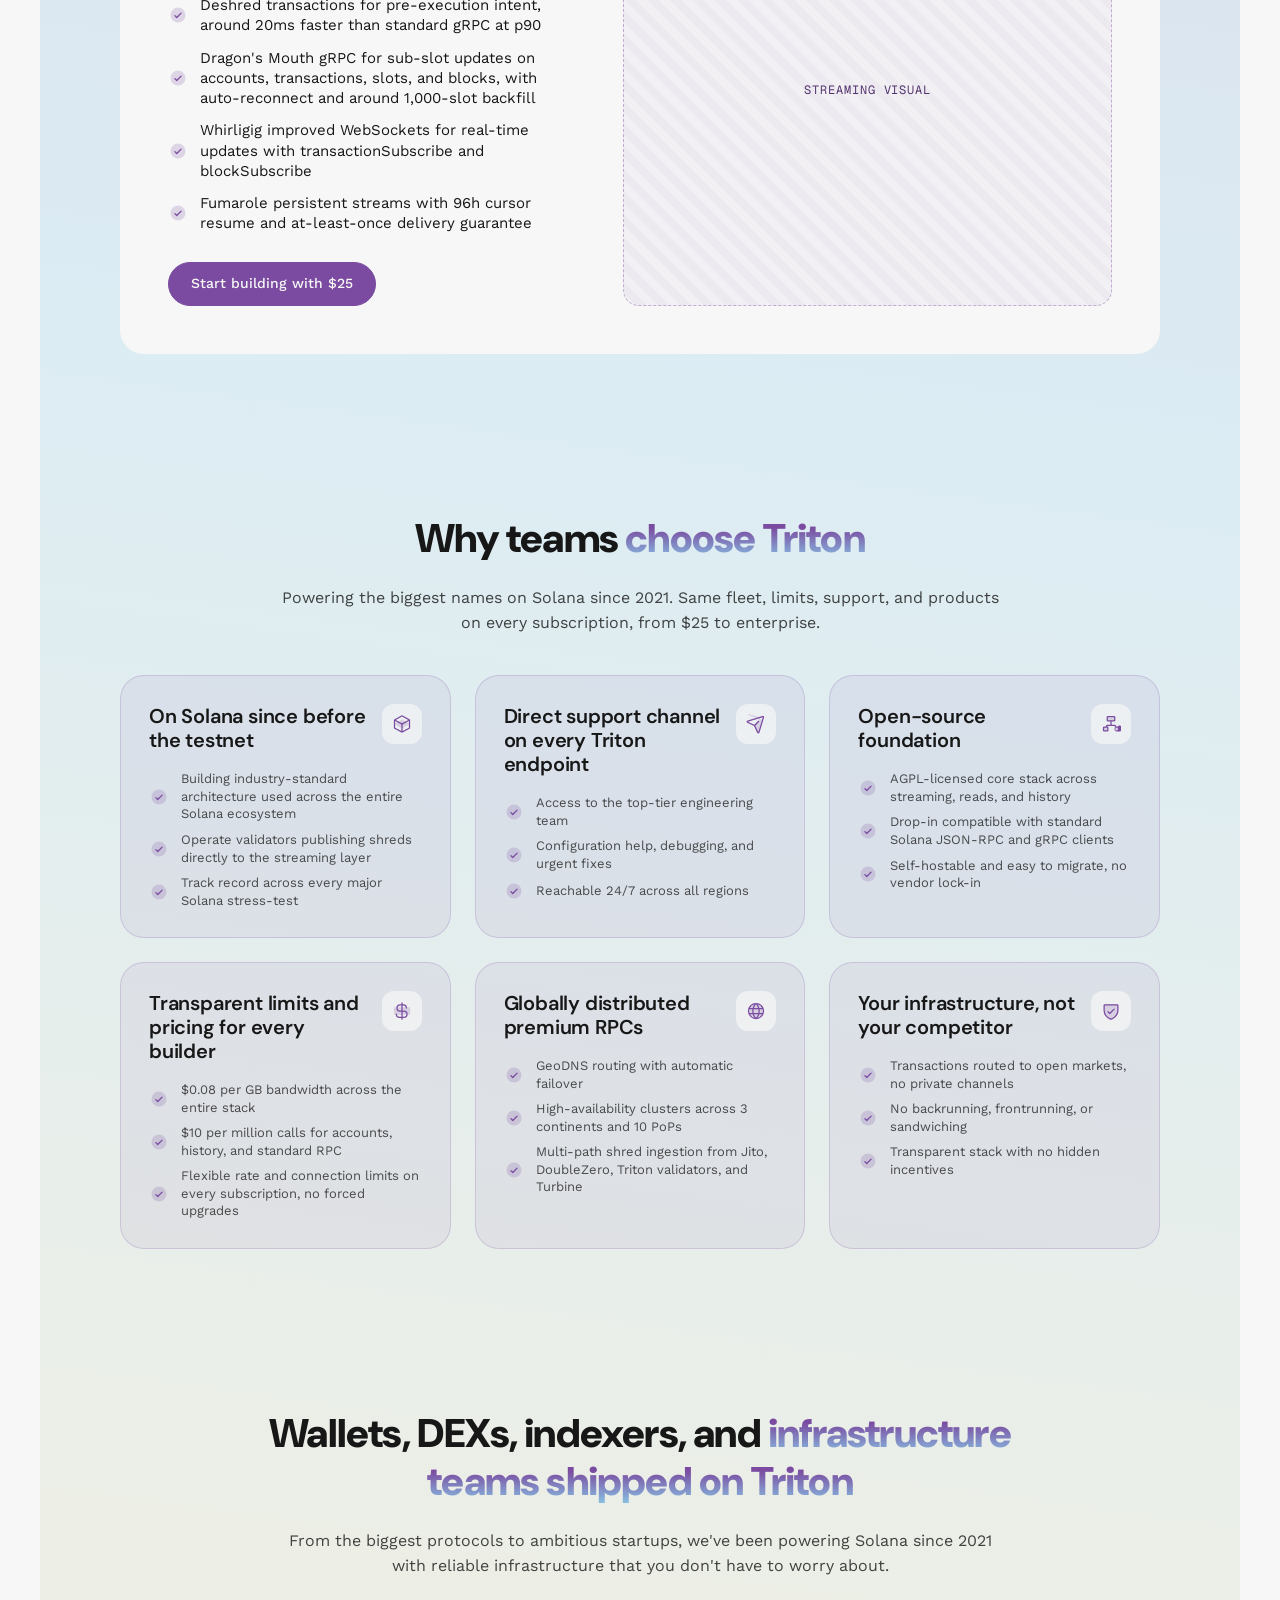
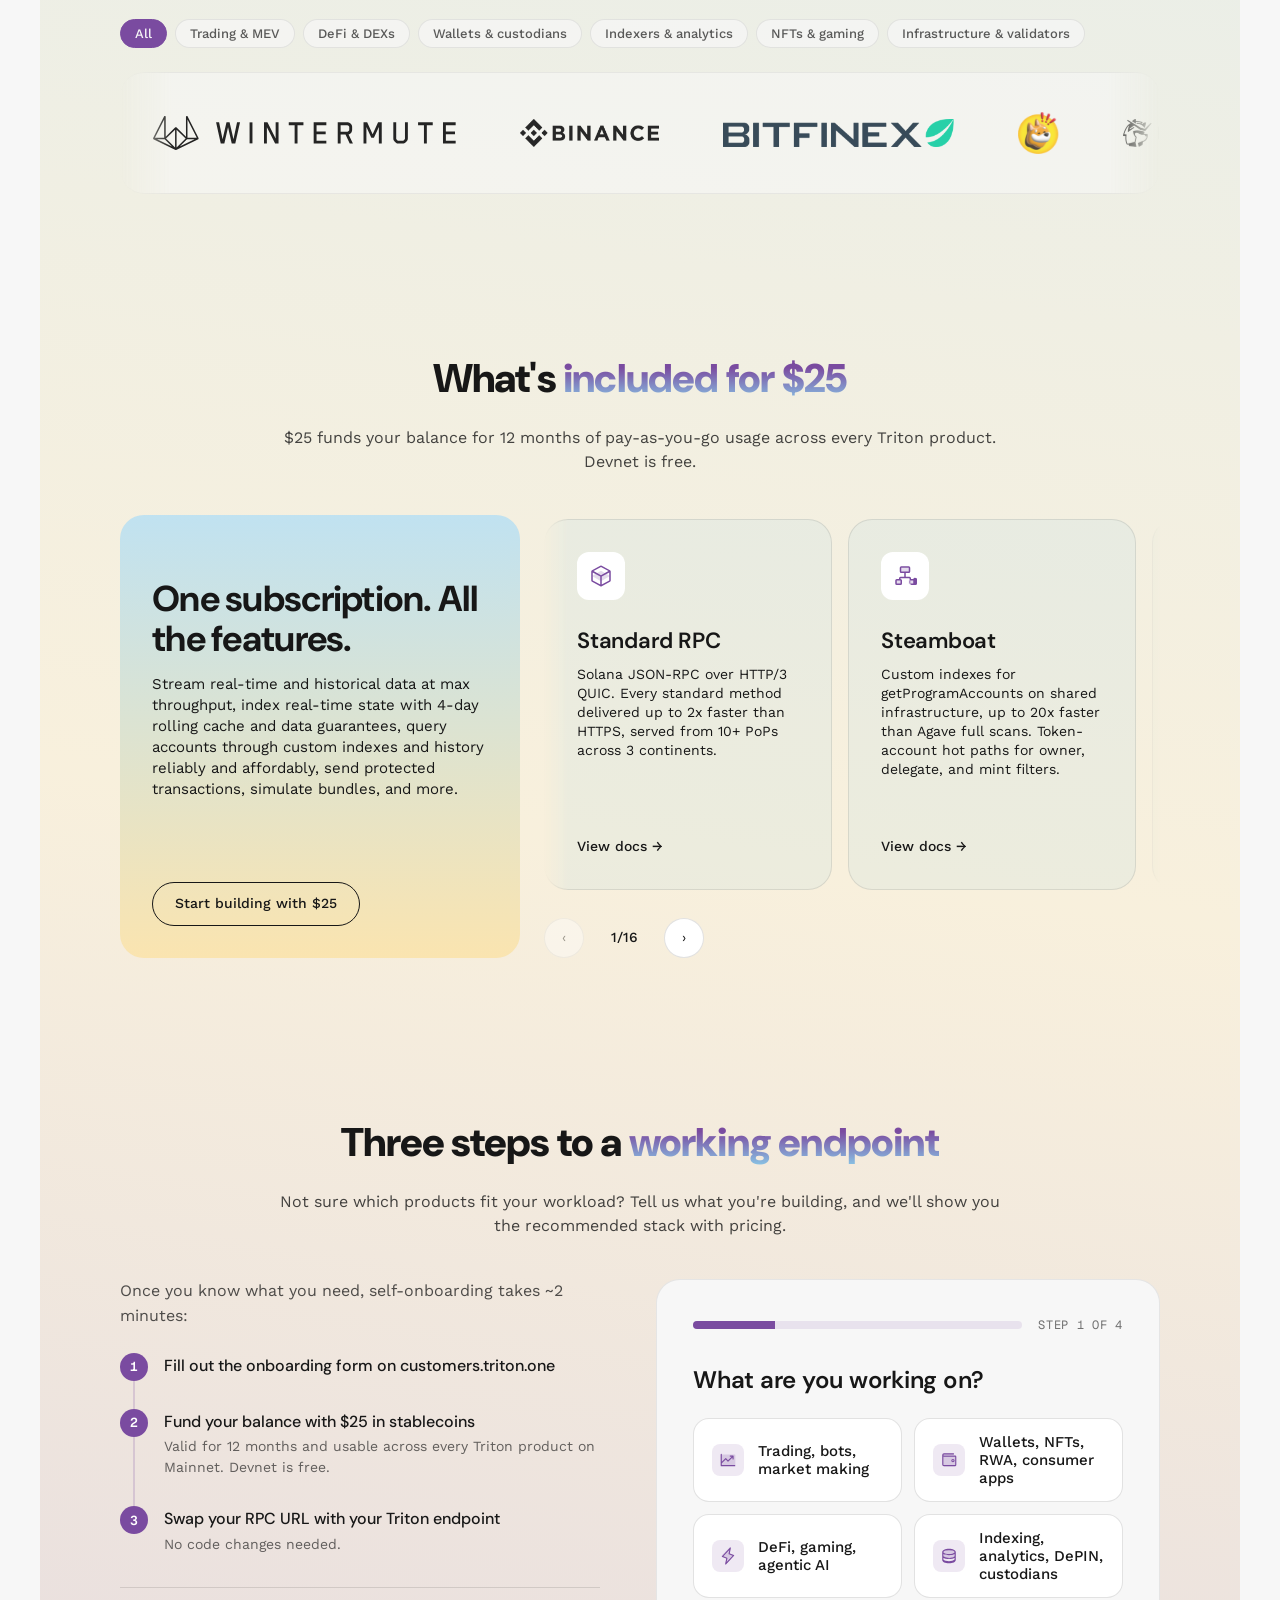
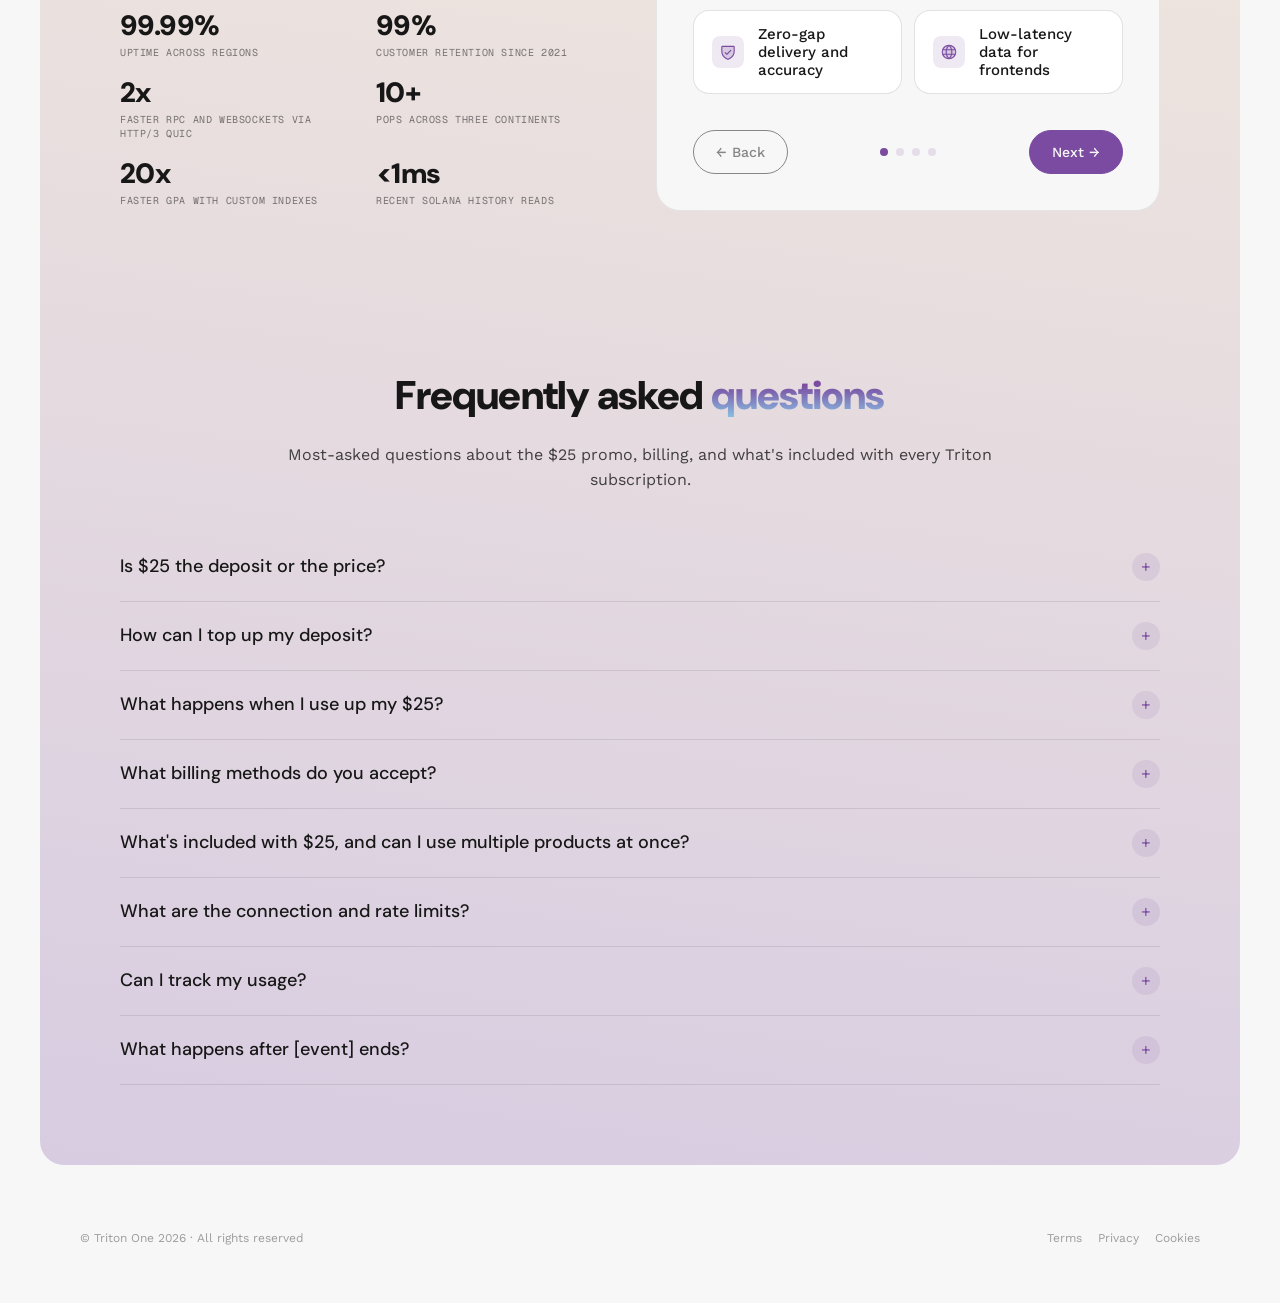
==== commit c6d8a1d5: "LP1 round 10: scrolling testimonial marquee + 6 use-case options Wizard step 1 - 6 categories per la" ====
--- a/lp1.html
+++ b/lp1.html
@@ -68,22 +68,40 @@
             </div>
           </div>
 
-          <div class="testimonials-row" style="margin-top: 32px">
-            <div class="testimonial">
-              <div class="testimonial-head"><div class="testimonial-avatar"><img src="assets/avatars/rampa.webp" alt="rampa profile image"></div><div><div class="testimonial-name">rampa</div><div class="testimonial-handle">@rampa_cash</div></div></div>
-              <p class="testimonial-quote">Triton is one of the strongest performance stacks in Web3, and their best-in-class RPC layer will help us deliver a faster, more reliable experience for our users on @solana</p>
-            </div>
-            <div class="testimonial">
-              <div class="testimonial-head"><div class="testimonial-avatar"><img src="assets/avatars/mtndao.webp" alt="mtndao profile image"></div><div><div class="testimonial-name">mtndao</div><div class="testimonial-handle">@mtndao</div></div></div>
-              <p class="testimonial-quote">Triton is an OG in the @solana ecosystem, and every great Solana team knows their products are best-in-class when it comes to latency and reliability.</p>
-            </div>
-            <div class="testimonial">
-              <div class="testimonial-head"><div class="testimonial-avatar"><img src="assets/avatars/xaxios-ai.webp" alt="xAxios AI profile image"></div><div><div class="testimonial-name">xAxios AI</div><div class="testimonial-handle">@xaxiosai_new</div></div></div>
-              <p class="testimonial-quote">Pump Guard was built entirely thanks to @triton_one. It's incredibly fast, and the system has been running 24/7 without a single issue so far</p>
-            </div>
-            <div class="testimonial">
-              <div class="testimonial-head"><div class="testimonial-avatar"><img src="assets/avatars/bondum.webp" alt="Bondum profile image"></div><div><div class="testimonial-name">Bondum</div><div class="testimonial-handle">@Bondum_App</div></div></div>
-              <p class="testimonial-quote">When infrastructure is done right, it disappears. All that remains is performance. That's Triton. And that's why we trust them with Bondum.</p>
+          <div class="testimonials-marquee-wrap" style="margin-top: 32px">
+            <div class="testimonials-marquee" data-tmarq>
+              <div class="testimonial">
+                <div class="testimonial-head"><div class="testimonial-avatar"><img src="assets/avatars/rampa.webp" alt="rampa profile image"></div><div><div class="testimonial-name">rampa</div><div class="testimonial-handle">@rampa_cash</div></div></div>
+                <p class="testimonial-quote">Triton is one of the strongest performance stacks in Web3, and their best-in-class RPC layer will help us deliver a faster, more reliable experience for our users on @solana</p>
+              </div>
+              <div class="testimonial">
+                <div class="testimonial-head"><div class="testimonial-avatar"><img src="assets/avatars/mtndao.webp" alt="mtndao profile image"></div><div><div class="testimonial-name">mtndao</div><div class="testimonial-handle">@mtndao</div></div></div>
+                <p class="testimonial-quote">Triton is an OG in the @solana ecosystem, and every great Solana team knows their products are best-in-class when it comes to latency and reliability.</p>
+              </div>
+              <div class="testimonial">
+                <div class="testimonial-head"><div class="testimonial-avatar"><img src="assets/avatars/xaxios-ai.webp" alt="xAxios AI profile image"></div><div><div class="testimonial-name">xAxios AI</div><div class="testimonial-handle">@xaxiosai_new</div></div></div>
+                <p class="testimonial-quote">Pump Guard was built entirely thanks to @triton_one. It's incredibly fast, and the system has been running 24/7 without a single issue so far</p>
+              </div>
+              <div class="testimonial">
+                <div class="testimonial-head"><div class="testimonial-avatar"><img src="assets/avatars/bondum.webp" alt="Bondum profile image"></div><div><div class="testimonial-name">Bondum</div><div class="testimonial-handle">@Bondum_App</div></div></div>
+                <p class="testimonial-quote">When infrastructure is done right, it disappears. All that remains is performance. That's Triton. And that's why we trust them with Bondum.</p>
+              </div>
+              <div class="testimonial">
+                <div class="testimonial-head"><div class="testimonial-avatar"><img src="assets/avatars/tributary.webp" alt="tributary.so profile image"></div><div><div class="testimonial-name">tributary.so</div><div class="testimonial-handle">@tributaryso</div></div></div>
+                <p class="testimonial-quote">As it turns out, if you depend on a robust and stable @solana RPC for your websocket subscriptions, you better look into @triton_one now. Turns out they offer pay-as-you-go since last Breakpoint, excellent onboarding xp and don't mess with their customers during the night!</p>
+              </div>
+              <div class="testimonial">
+                <div class="testimonial-head"><div class="testimonial-avatar"><img src="assets/avatars/elchuo160.webp" alt="elchuo160 profile image"></div><div><div class="testimonial-name">elchuo160.sol</div><div class="testimonial-handle">@elchuo160</div></div></div>
+                <p class="testimonial-quote">From day zero, when @triton_one believed in us before we had even 1 player, they've powered everything behind the scenes of @Gableguardians. Every blockchain transaction in our game runs through Triton One — fast, stable, reliable. They're a team that supports builders.</p>
+              </div>
+              <div class="testimonial">
+                <div class="testimonial-head"><div class="testimonial-avatar"><img src="assets/avatars/italo.webp" alt="italo profile image"></div><div><div class="testimonial-name">italo</div><div class="testimonial-handle">@italoacasas</div></div></div>
+                <p class="testimonial-quote">After seeing how smoothly the MET airdrop ran from an infrastructure standpoint: if you're planning one soon, you should seriously consider working with @triton_one. They were our main partner, and @dancamarg0 went above and beyond with incredible support.</p>
+              </div>
+              <div class="testimonial">
+                <div class="testimonial-head"><div class="testimonial-avatar"><img src="assets/avatars/justjeff.webp" alt="Just Jeff profile image"></div><div><div class="testimonial-name">Just Jeff</div><div class="testimonial-handle">@japarjam</div></div></div>
+                <p class="testimonial-quote">Far too underrated but a major contributor to the growth and resilience of @solana is the team behind @triton_one</p>
+              </div>
             </div>
           </div>
         </div>
@@ -431,10 +449,12 @@
               <div class="wizard-step wizard-step--active" data-required="one" data-auto-advance="true">
                 <h3 class="wizard-q">What are you working on?</h3>
                 <div class="wizard-options">
-                  <button class="wizard-option wizard-option--card" data-value="deshred dragons-mouth jet priority-fees"><div class="wizard-option-icon"><img src="assets/icons/products/chart-line-up.svg" alt=""></div><div class="wizard-option-text"><span class="wizard-option-title">Real-time trading (Trading, Market Making)</span></div></button>
-                  <button class="wizard-option wizard-option--card" data-value="dragons-mouth standard-rpc jet"><div class="wizard-option-icon"><img src="assets/icons/products/lightning.svg" alt=""></div><div class="wizard-option-text"><span class="wizard-option-title">Real-time app builders (DeFi, Gaming, Agentic AI)</span></div></button>
-                  <button class="wizard-option wizard-option--card" data-value="standard-rpc das-api"><div class="wizard-option-icon"><img src="assets/icons/products/wallet.svg" alt=""></div><div class="wizard-option-text"><span class="wizard-option-title">Asset &amp; balance reads (Wallets, NFTs, RWA, Consumer)</span></div></button>
-                  <button class="wizard-option wizard-option--card" data-value="fumarole old-faithful"><div class="wizard-option-icon"><img src="assets/icons/products/database.svg" alt=""></div><div class="wizard-option-text"><span class="wizard-option-title">Reliable data pipelines (Indexing, Analytics, DePIN, Custodians)</span></div></button>
+                  <button class="wizard-option wizard-option--card" data-value="deshred dragons-mouth jet priority-fees"><div class="wizard-option-icon"><img src="assets/icons/products/chart-line-up.svg" alt=""></div><div class="wizard-option-text"><span class="wizard-option-title">Trading, bots, market making</span></div></button>
+                  <button class="wizard-option wizard-option--card" data-value="standard-rpc das-api"><div class="wizard-option-icon"><img src="assets/icons/products/wallet.svg" alt=""></div><div class="wizard-option-text"><span class="wizard-option-title">Wallets, NFTs, RWA, consumer apps</span></div></button>
+                  <button class="wizard-option wizard-option--card" data-value="dragons-mouth standard-rpc jet"><div class="wizard-option-icon"><img src="assets/icons/products/lightning.svg" alt=""></div><div class="wizard-option-text"><span class="wizard-option-title">DeFi, gaming, agentic AI</span></div></button>
+                  <button class="wizard-option wizard-option--card" data-value="fumarole old-faithful"><div class="wizard-option-icon"><img src="assets/icons/products/database.svg" alt=""></div><div class="wizard-option-text"><span class="wizard-option-title">Indexing, analytics, DePIN, custodians</span></div></button>
+                  <button class="wizard-option wizard-option--card" data-value="fumarole old-faithful standard-rpc"><div class="wizard-option-icon"><img src="assets/icons/products/shield-check.svg" alt=""></div><div class="wizard-option-text"><span class="wizard-option-title">Zero-gap delivery and accuracy</span></div></button>
+                  <button class="wizard-option wizard-option--card" data-value="whirligig dragons-mouth standard-rpc"><div class="wizard-option-icon"><img src="assets/icons/products/globe.svg" alt=""></div><div class="wizard-option-text"><span class="wizard-option-title">Low-latency data for frontends</span></div></button>
                 </div>
               </div>
 
--- a/shared.css
+++ b/shared.css
@@ -2701,3 +2701,52 @@
   -webkit-background-clip: initial;
           background-clip: initial;
 }
+
+/* ========================================================== */
+/* v12 — Scrollable testimonial marquee (hero, with side fade) */
+/* ========================================================== */
+
+.testimonials-marquee-wrap {
+  position: relative;
+  width: 100%;
+  overflow: hidden;
+  /* Side-gradient fade like the logo marquee */
+  mask-image: linear-gradient(to right, transparent 0%, #000 5%, #000 95%, transparent 100%);
+  -webkit-mask-image: linear-gradient(to right, transparent 0%, #000 5%, #000 95%, transparent 100%);
+}
+
+.testimonials-marquee {
+  display: flex;
+  gap: 16px;
+  width: max-content;
+  align-items: stretch;
+  will-change: transform;
+  animation: testimonials-marq 60s linear infinite;
+}
+.testimonials-marquee-wrap:hover .testimonials-marquee {
+  animation-play-state: paused;
+}
+@keyframes testimonials-marq {
+  0%   { transform: translateX(0); }
+  100% { transform: translateX(-50%); }
+}
+
+/* Each card has a fixed width so the marquee math is stable */
+.testimonials-marquee .testimonial {
+  width: 360px;
+  flex-shrink: 0;
+  min-height: auto;
+}
+
+/* Card refinements to match the live website's TestimonialCard.vue */
+.testimonial {
+  box-shadow: 0px 2px 4px 0px rgba(23, 23, 23, 0.04);
+  transition: box-shadow 0.2s ease;
+}
+.testimonial:hover {
+  box-shadow: 0px 4px 12px 0px rgba(23, 23, 23, 0.08);
+}
+.testimonial-avatar {
+  width: 32px;
+  height: 32px;
+}
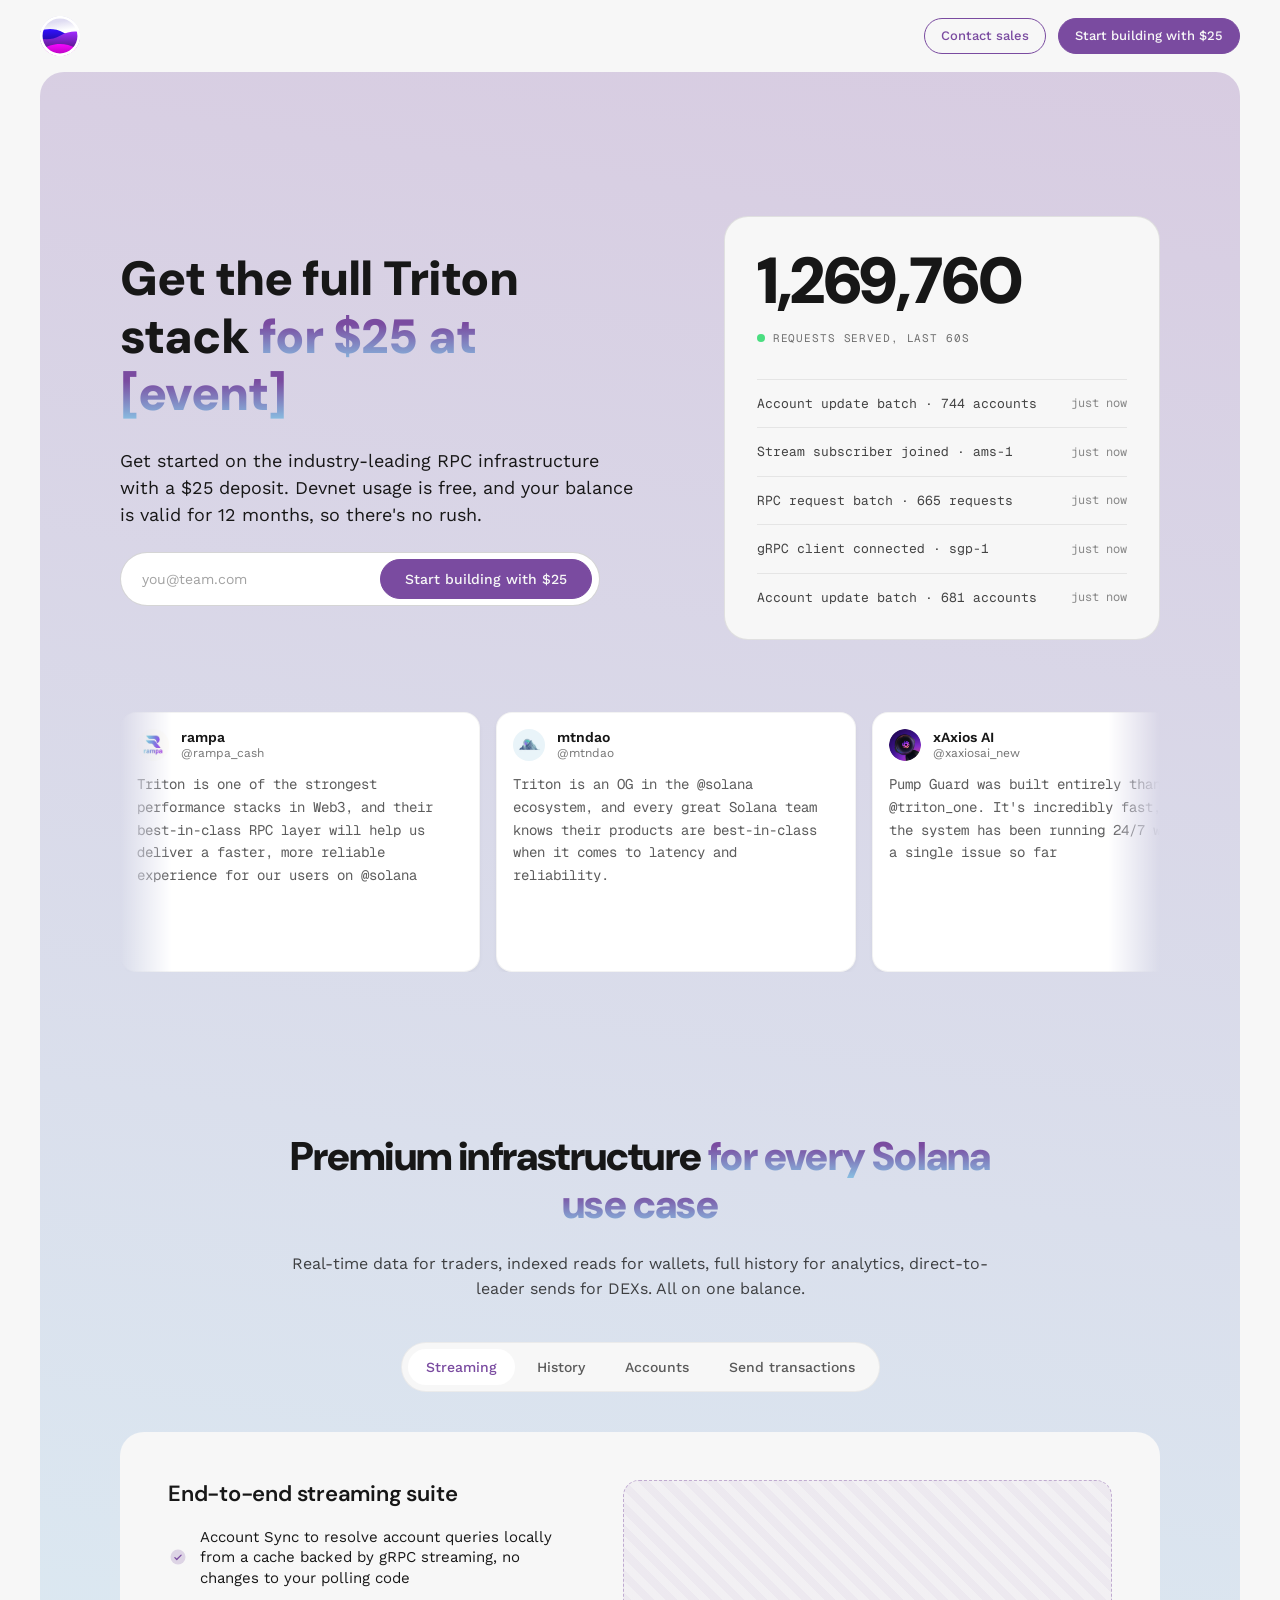
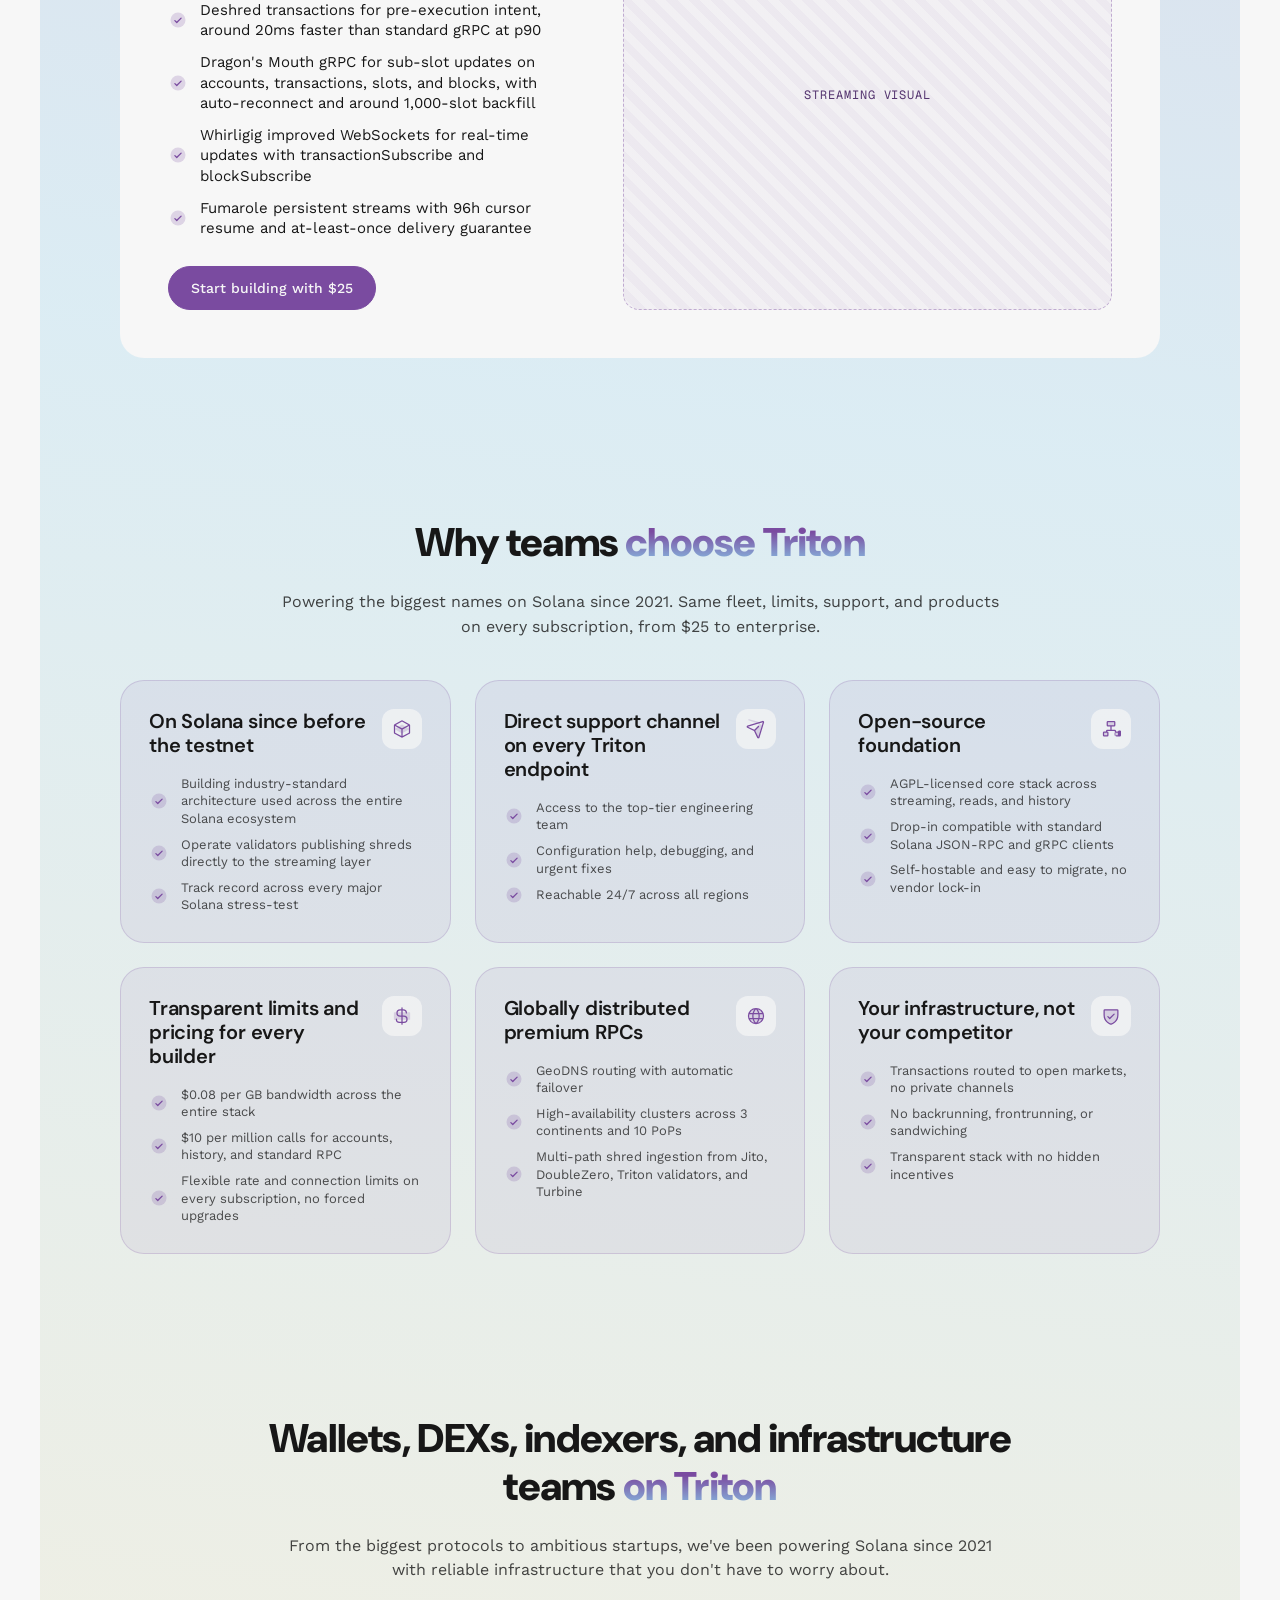
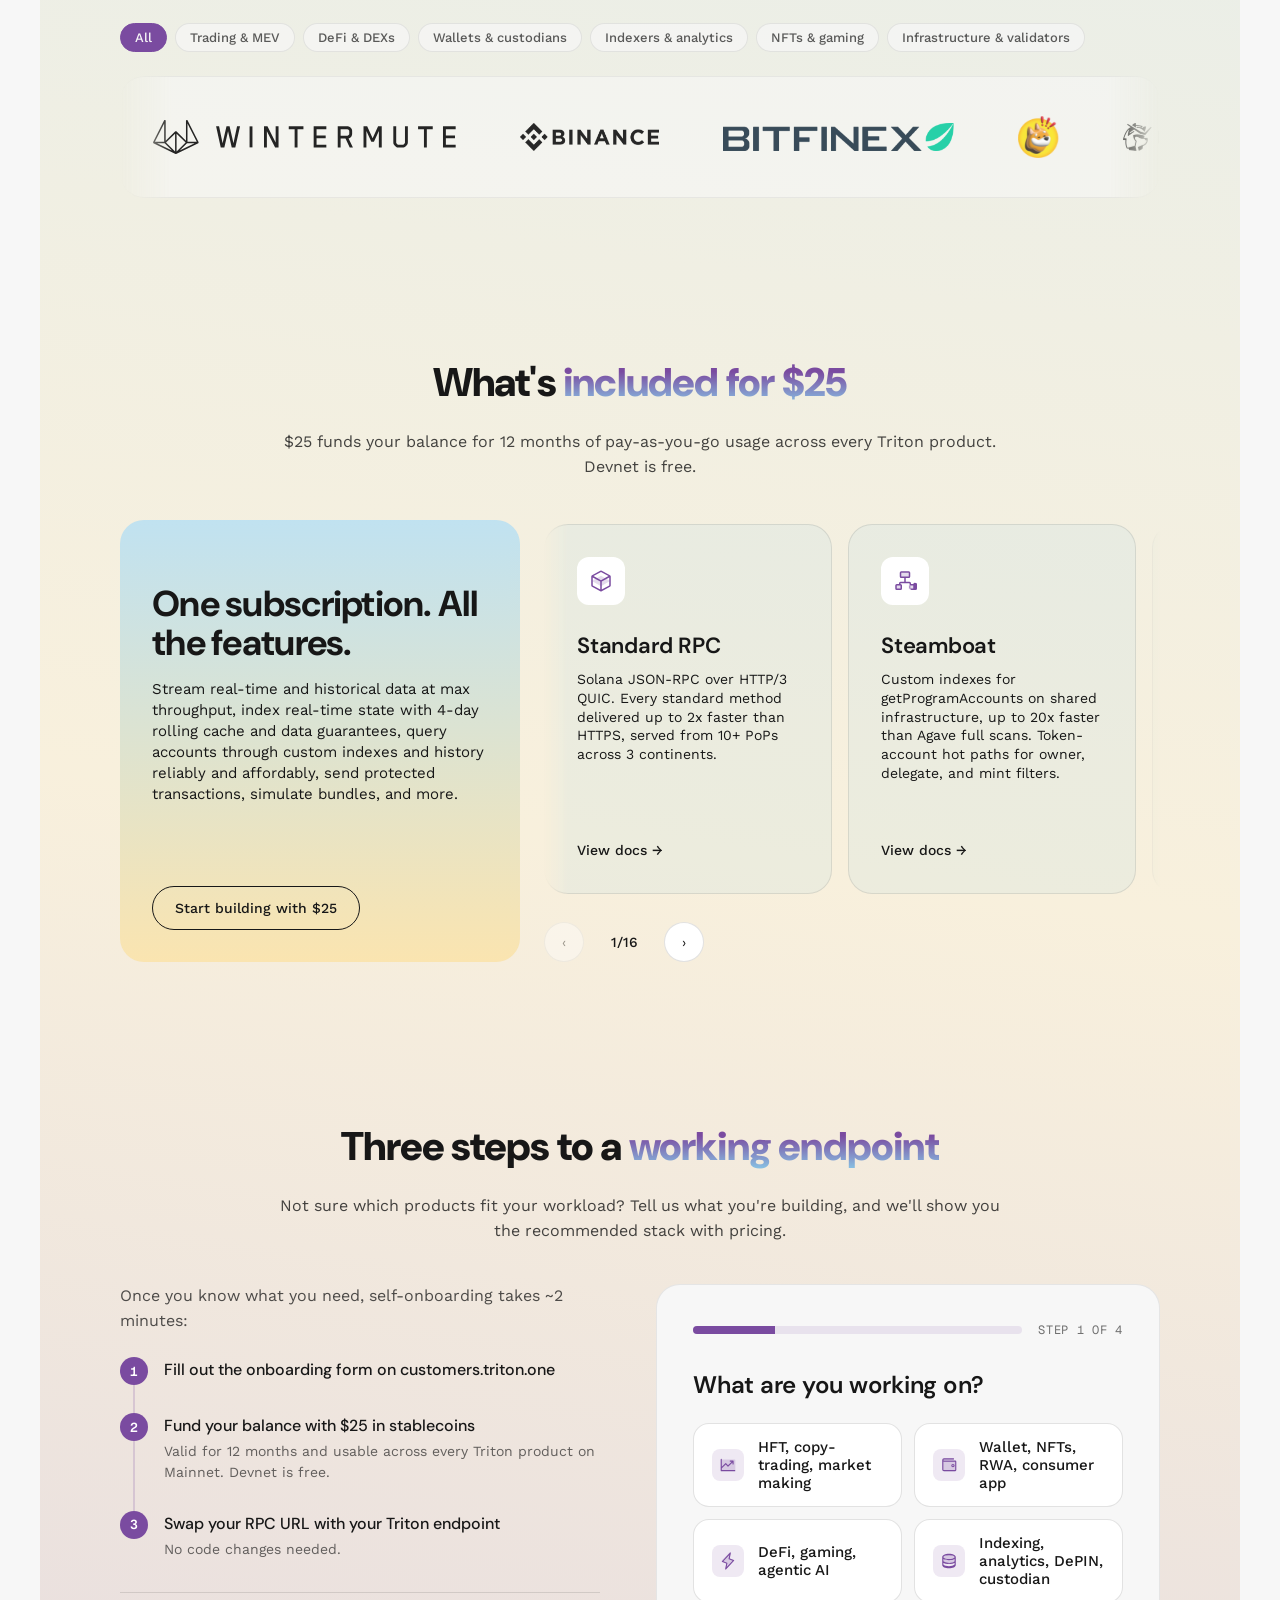
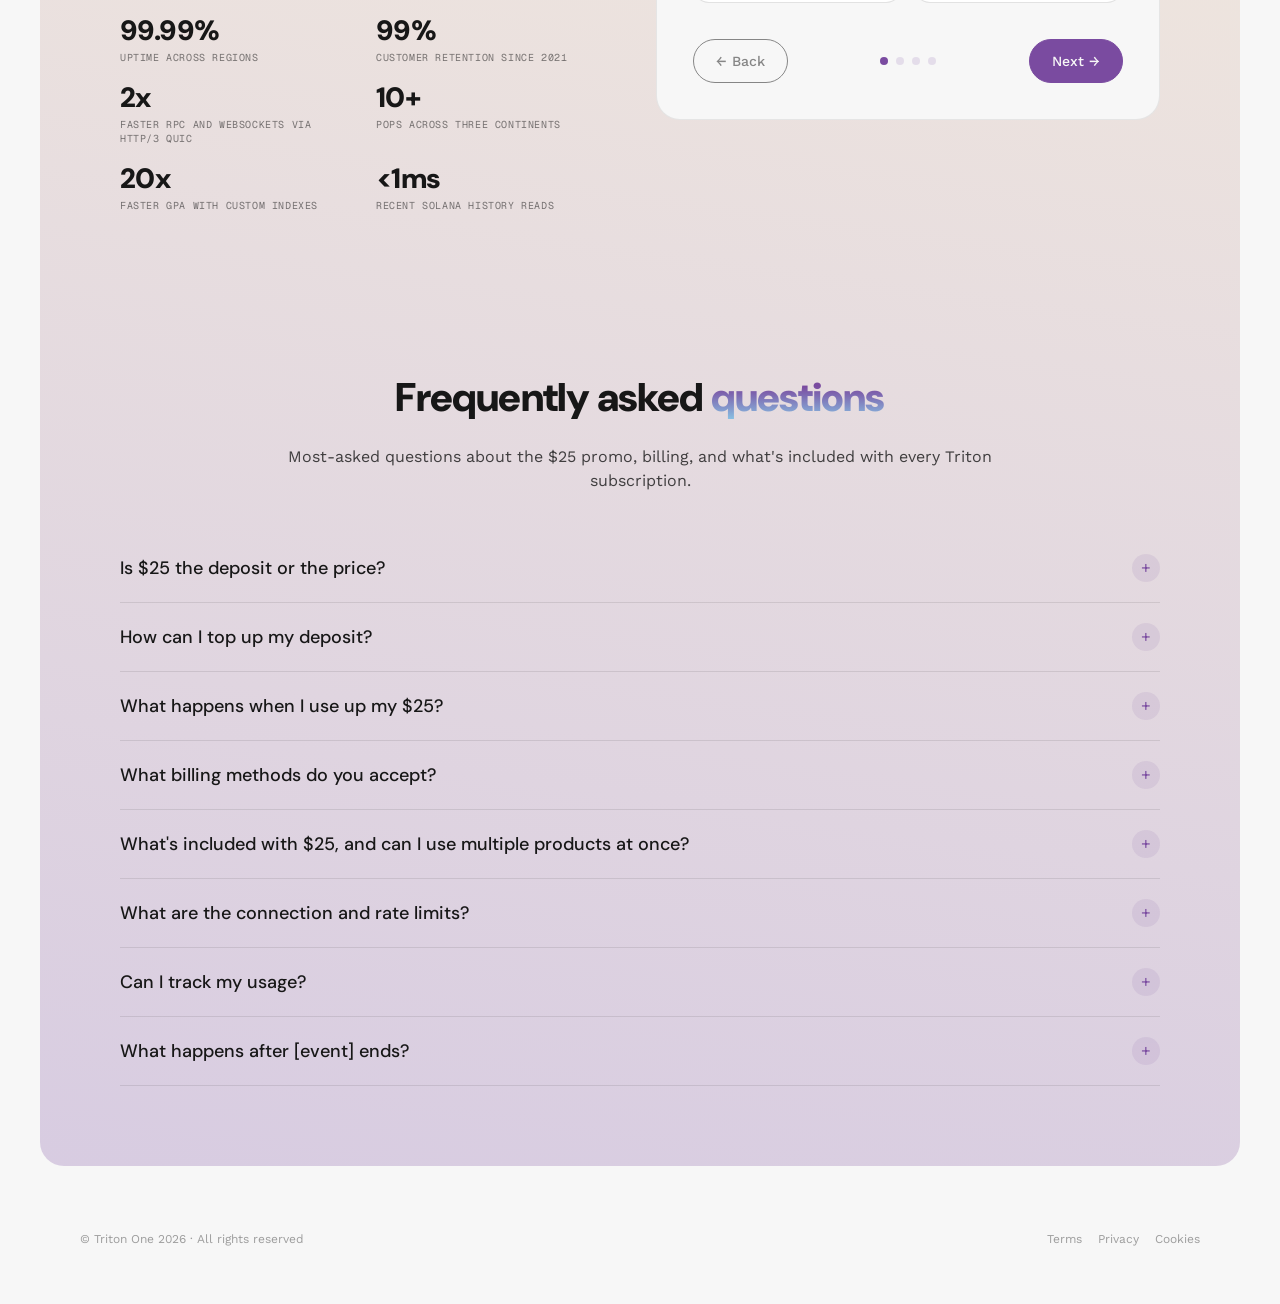
==== commit 4037aa77: "LP1 round 11: testimonial card spec match + wizard cleanup Section title: 'Wallets, DEXs, indexers, " ====
--- a/lp1.html
+++ b/lp1.html
@@ -265,7 +265,7 @@
       <section class="section" id="who">
         <div class="section-inner section-inner--left">
           <div class="section-head">
-            <h2 class="h2">Wallets, DEXs, indexers, and <span class="h-grad">infrastructure teams shipped on Triton</span></h2>
+            <h2 class="h2">Wallets, DEXs, indexers, and infrastructure teams <span class="h-grad">on Triton</span></h2>
             <p class="section-sub">From the biggest protocols to ambitious startups, we've been powering Solana since 2021 with reliable infrastructure that you don't have to worry about.</p>
           </div>
 
@@ -449,12 +449,10 @@
               <div class="wizard-step wizard-step--active" data-required="one" data-auto-advance="true">
                 <h3 class="wizard-q">What are you working on?</h3>
                 <div class="wizard-options">
-                  <button class="wizard-option wizard-option--card" data-value="deshred dragons-mouth jet priority-fees"><div class="wizard-option-icon"><img src="assets/icons/products/chart-line-up.svg" alt=""></div><div class="wizard-option-text"><span class="wizard-option-title">Trading, bots, market making</span></div></button>
-                  <button class="wizard-option wizard-option--card" data-value="standard-rpc das-api"><div class="wizard-option-icon"><img src="assets/icons/products/wallet.svg" alt=""></div><div class="wizard-option-text"><span class="wizard-option-title">Wallets, NFTs, RWA, consumer apps</span></div></button>
+                  <button class="wizard-option wizard-option--card" data-value="deshred dragons-mouth jet priority-fees"><div class="wizard-option-icon"><img src="assets/icons/products/chart-line-up.svg" alt=""></div><div class="wizard-option-text"><span class="wizard-option-title">HFT, copy-trading, market making</span></div></button>
+                  <button class="wizard-option wizard-option--card" data-value="standard-rpc das-api"><div class="wizard-option-icon"><img src="assets/icons/products/wallet.svg" alt=""></div><div class="wizard-option-text"><span class="wizard-option-title">Wallet, NFTs, RWA, consumer app</span></div></button>
                   <button class="wizard-option wizard-option--card" data-value="dragons-mouth standard-rpc jet"><div class="wizard-option-icon"><img src="assets/icons/products/lightning.svg" alt=""></div><div class="wizard-option-text"><span class="wizard-option-title">DeFi, gaming, agentic AI</span></div></button>
-                  <button class="wizard-option wizard-option--card" data-value="fumarole old-faithful"><div class="wizard-option-icon"><img src="assets/icons/products/database.svg" alt=""></div><div class="wizard-option-text"><span class="wizard-option-title">Indexing, analytics, DePIN, custodians</span></div></button>
-                  <button class="wizard-option wizard-option--card" data-value="fumarole old-faithful standard-rpc"><div class="wizard-option-icon"><img src="assets/icons/products/shield-check.svg" alt=""></div><div class="wizard-option-text"><span class="wizard-option-title">Zero-gap delivery and accuracy</span></div></button>
-                  <button class="wizard-option wizard-option--card" data-value="whirligig dragons-mouth standard-rpc"><div class="wizard-option-icon"><img src="assets/icons/products/globe.svg" alt=""></div><div class="wizard-option-text"><span class="wizard-option-title">Low-latency data for frontends</span></div></button>
+                  <button class="wizard-option wizard-option--card" data-value="fumarole old-faithful"><div class="wizard-option-icon"><img src="assets/icons/products/database.svg" alt=""></div><div class="wizard-option-text"><span class="wizard-option-title">Indexing, analytics, DePIN, custodian</span></div></button>
                 </div>
               </div>
 
@@ -463,9 +461,9 @@
                 <h3 class="wizard-q">What matters most in real-time data?</h3>
                 <div class="wizard-options">
                   <button class="wizard-option wizard-option--card wizard-option--multi" data-value="dragons-mouth"><div class="wizard-option-icon"><img src="assets/icons/products/lightning.svg" alt=""></div><div class="wizard-option-text"><span class="wizard-option-title">Real-time updates for backends</span></div><span class="wizard-option-check"></span></button>
-                  <button class="wizard-option wizard-option--card wizard-option--multi" data-value="fumarole"><div class="wizard-option-icon"><img src="assets/icons/products/database.svg" alt=""></div><div class="wizard-option-text"><span class="wizard-option-title">Persistence and 100% data completeness</span></div><span class="wizard-option-check"></span></button>
+                  <button class="wizard-option wizard-option--card wizard-option--multi" data-value="fumarole"><div class="wizard-option-icon"><img src="assets/icons/products/shield-check.svg" alt=""></div><div class="wizard-option-text"><span class="wizard-option-title">Zero-gap delivery and accuracy</span></div><span class="wizard-option-check"></span></button>
                   <button class="wizard-option wizard-option--card wizard-option--multi" data-value="account-sync"><div class="wizard-option-icon"><img src="assets/icons/products/arrows-clockwise.svg" alt=""></div><div class="wizard-option-text"><span class="wizard-option-title">Easiest setup, same-day shipping</span></div><span class="wizard-option-check"></span></button>
-                  <button class="wizard-option wizard-option--card wizard-option--multi" data-value="whirligig"><div class="wizard-option-icon"><img src="assets/icons/products/globe.svg" alt=""></div><div class="wizard-option-text"><span class="wizard-option-title">Low-latency WebSockets for browser</span></div><span class="wizard-option-check"></span></button>
+                  <button class="wizard-option wizard-option--card wizard-option--multi" data-value="whirligig"><div class="wizard-option-icon"><img src="assets/icons/products/globe.svg" alt=""></div><div class="wizard-option-text"><span class="wizard-option-title">Low-latency data for frontends</span></div><span class="wizard-option-check"></span></button>
                   <button class="wizard-option wizard-option--card wizard-option--multi" data-value="deshred"><div class="wizard-option-icon"><img src="assets/icons/products/squares.svg" alt=""></div><div class="wizard-option-text"><span class="wizard-option-title">Pre-execution transactions</span></div><span class="wizard-option-check"></span></button>
                   <button class="wizard-option wizard-option--card wizard-option--multi" data-value="standard-rpc"><div class="wizard-option-icon"><img src="assets/icons/products/question.svg" alt=""></div><div class="wizard-option-text"><span class="wizard-option-title">Not sure yet</span></div><span class="wizard-option-check"></span></button>
                 </div>
--- a/shared.css
+++ b/shared.css
@@ -333,22 +333,30 @@
   gap: 24px;
   width: 100%;
 }
+/* Match TestimonialCard.vue from the live site exactly:
+   bg-white, border foreground/5, rounded-2xl (16px), p-4 (16px),
+   shadow 2px 4% / hover 4px 8%, head gap-3 mb-3, 32px avatar,
+   text-sm name + text-xs handle, font-mono text-sm leading-relaxed quote. */
 .testimonial {
   background: #fff;
   border: 1px solid rgba(23, 23, 23, 0.05);
   border-radius: 16px;
-  padding: 18px;
-  display: flex;
-  flex-direction: column;
+  padding: 16px;
+  display: flex;
+  flex-direction: column;
+  gap: 0;
+}
+.testimonial-head {
+  display: flex;
+  align-items: center;
   gap: 12px;
-  min-height: 220px;
-}
-.testimonial-head { display: flex; align-items: center; gap: 12px; }
+  margin-bottom: 12px;
+}
 .testimonial-avatar {
-  width: 36px;
-  height: 36px;
+  width: 32px;
+  height: 32px;
   border-radius: 999px;
-  background: linear-gradient(135deg, var(--primary), var(--secondary));
+  background: rgba(122, 75, 160, 0.1);
   flex-shrink: 0;
   overflow: hidden;
 }
@@ -356,18 +364,28 @@
   font-family: var(--font-body);
   font-weight: 600;
   font-size: 14px;
-  color: var(--foreground);
+  line-height: 1.1;
+  color: var(--foreground);
+  white-space: nowrap;
+  overflow: hidden;
+  text-overflow: ellipsis;
 }
 .testimonial-handle {
   font-family: var(--font-body);
   font-size: 12px;
+  line-height: 1.1;
   color: rgba(23, 23, 23, 0.6);
+  margin-top: 2px;
+  white-space: nowrap;
+  overflow: hidden;
+  text-overflow: ellipsis;
 }
 .testimonial-quote {
   font-family: var(--font-mono);
-  font-size: 13px;
-  line-height: 1.6;
+  font-size: 14px;
+  line-height: 1.625;          /* leading-relaxed */
   color: rgba(23, 23, 23, 0.7);
+  margin: 0;
 }
 
 /* ===== CAPABILITY TABS ===== */
@@ -2427,19 +2445,19 @@
 .wizard-footer--conclusion .wizard-dots { visibility: hidden; }
 .wizard-footer--conclusion .wizard-back { visibility: hidden; }
 
-/* Multi-select check indicator */
+/* Multi-select check indicator -- compact */
 .wizard-option--multi {
   position: relative;
-  padding-right: 44px !important;
+  padding-right: 36px !important;
 }
 .wizard-option-check {
   position: absolute;
-  right: 14px;
+  right: 12px;
   top: 50%;
   transform: translateY(-50%);
-  width: 20px;
-  height: 20px;
-  border-radius: 6px;
+  width: 14px;
+  height: 14px;
+  border-radius: 4px;
   border: 1.5px solid rgba(23, 23, 23, 0.25);
   background: white;
   transition: all 0.15s ease;
@@ -2452,12 +2470,12 @@
 .wizard-option--multi.wizard-option--selected .wizard-option-check::after {
   content: '';
   position: absolute;
-  left: 6px;
-  top: 2px;
-  width: 5px;
-  height: 10px;
+  left: 4px;
+  top: 1px;
+  width: 3px;
+  height: 7px;
   border: solid white;
-  border-width: 0 2px 2px 0;
+  border-width: 0 1.5px 1.5px 0;
   transform: rotate(45deg);
 }
 
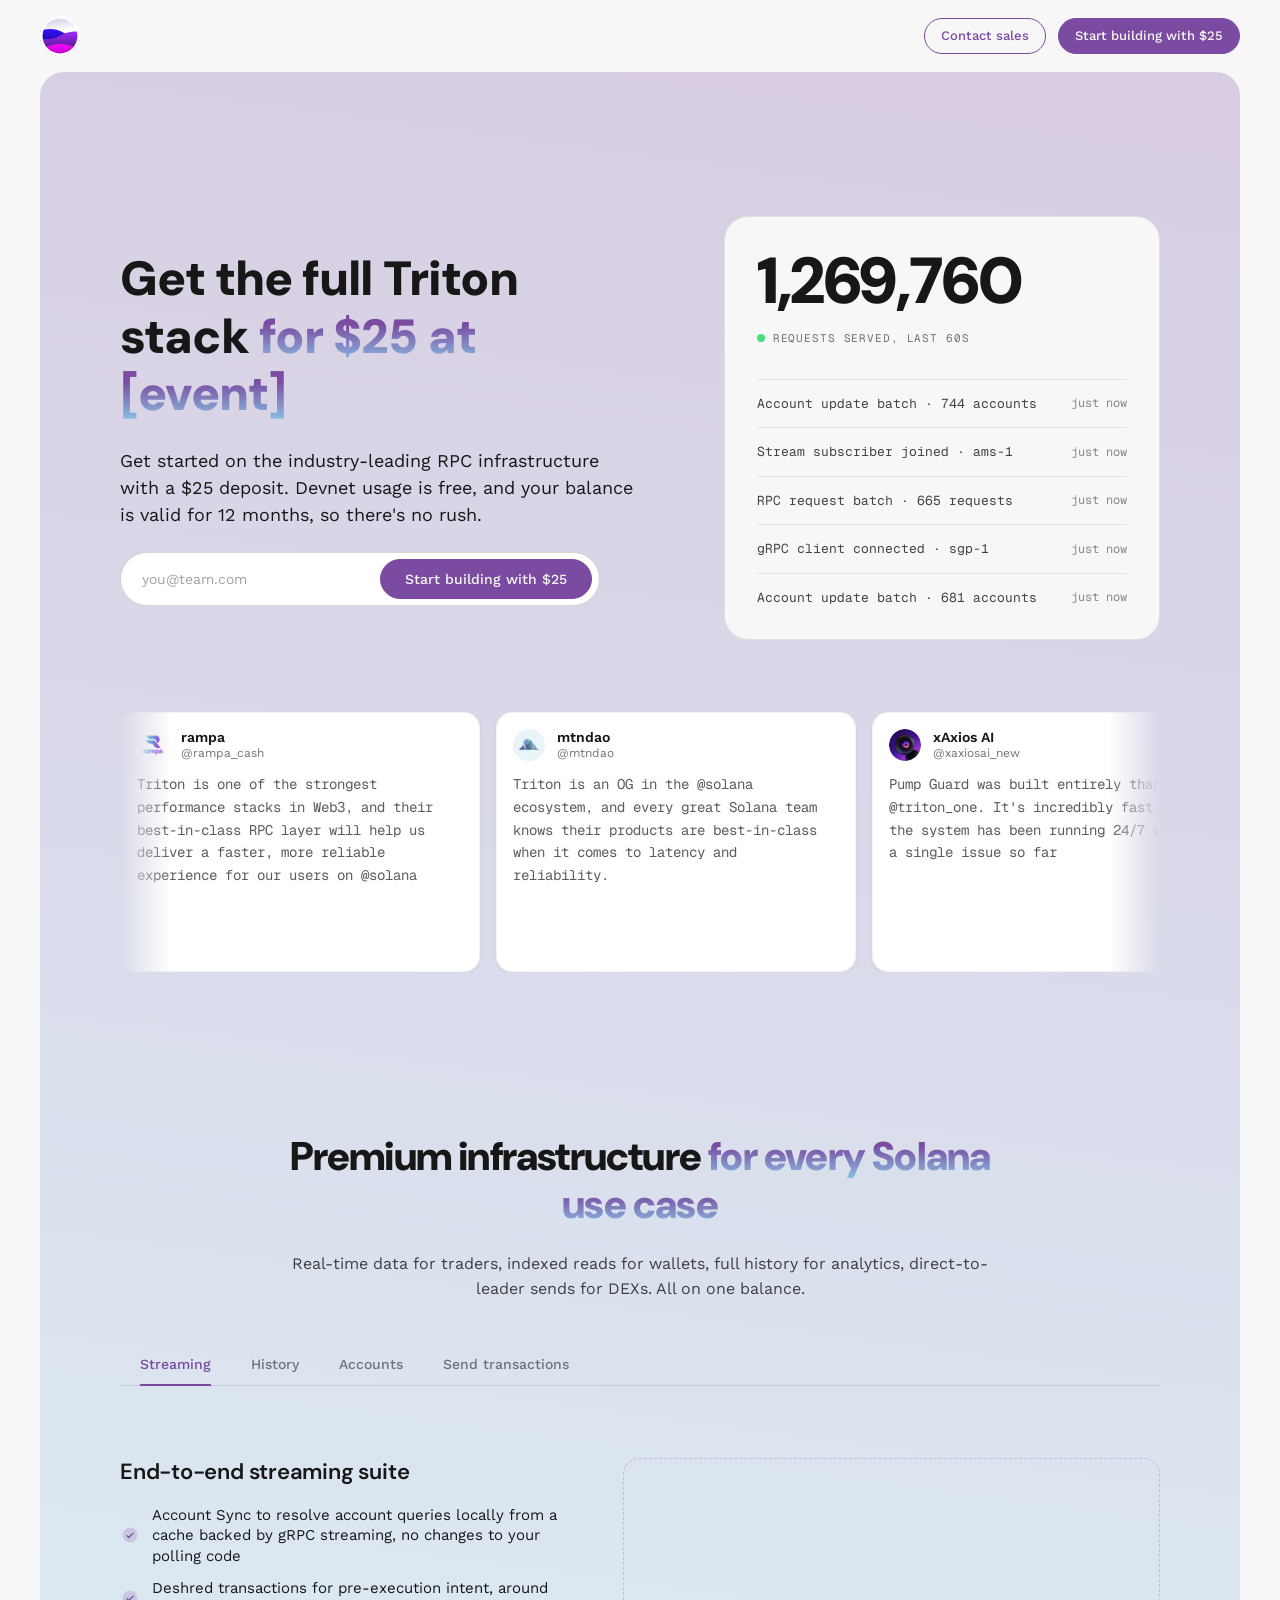
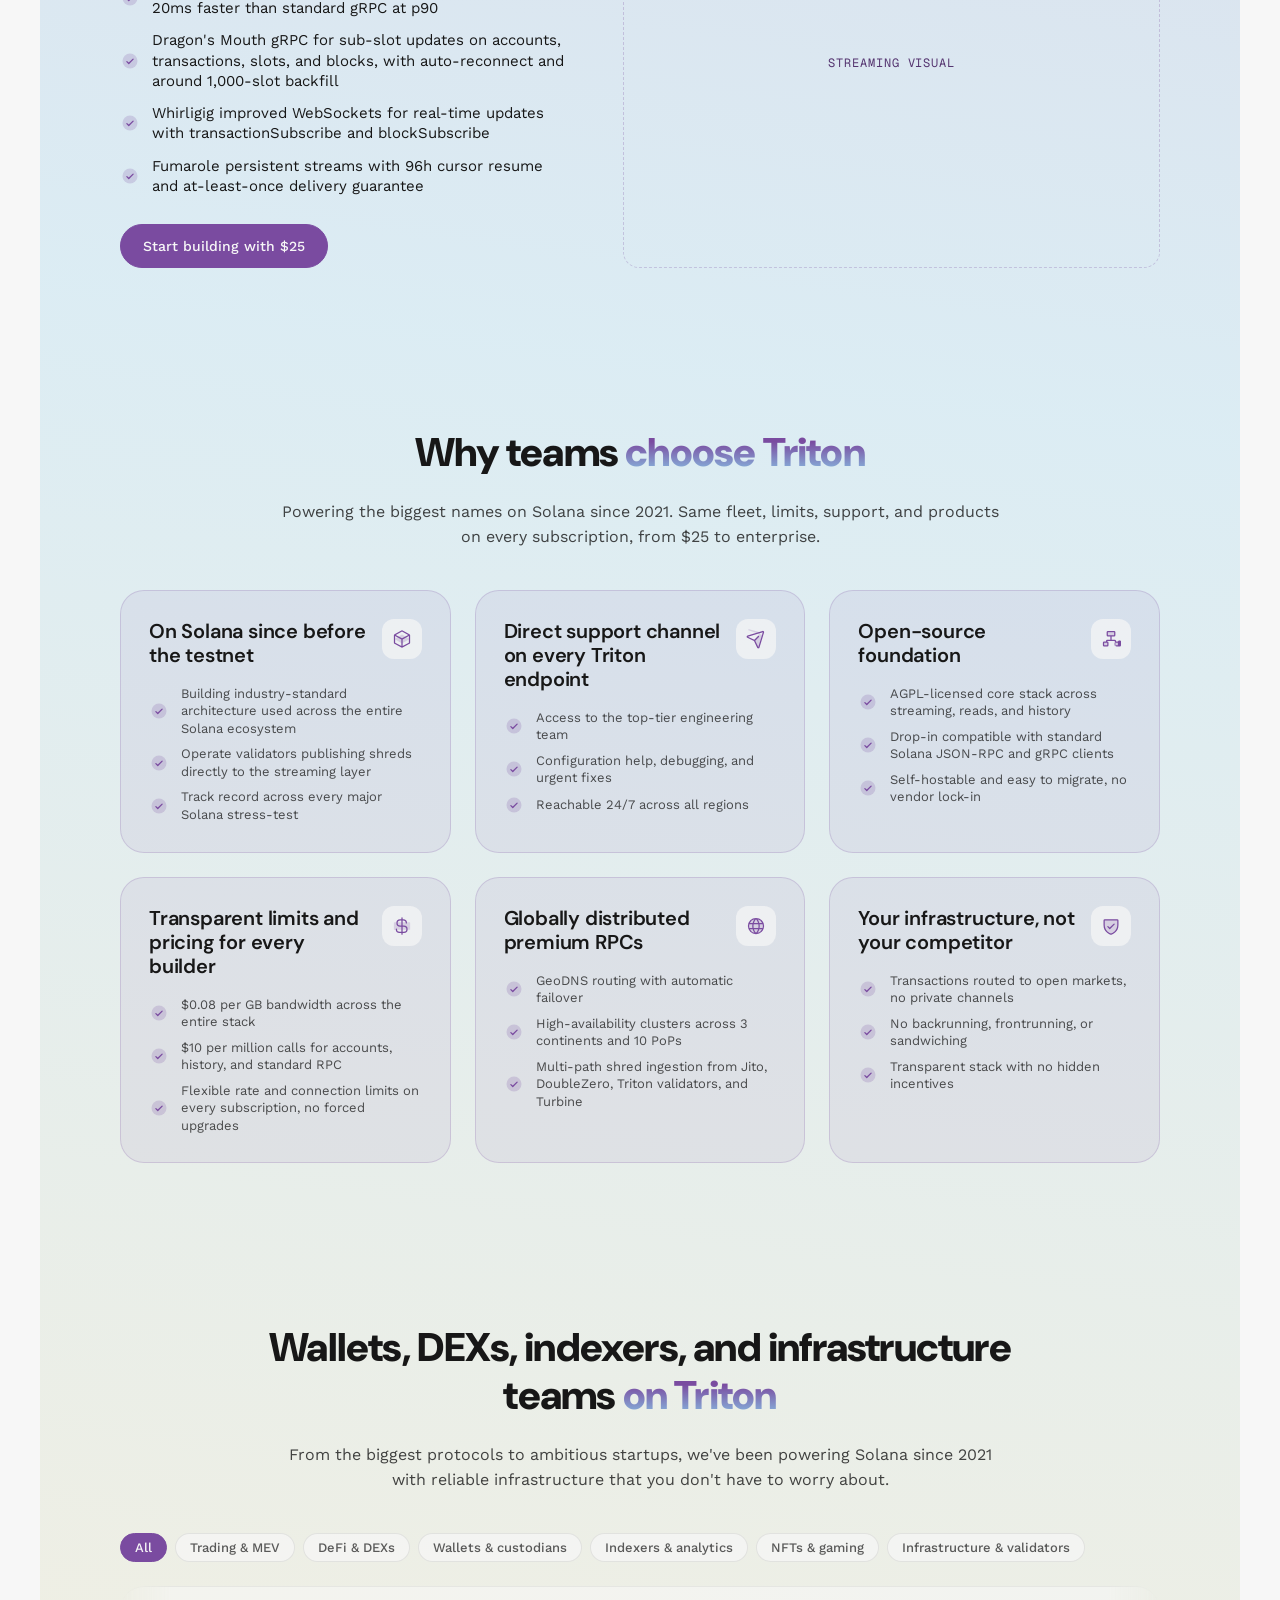
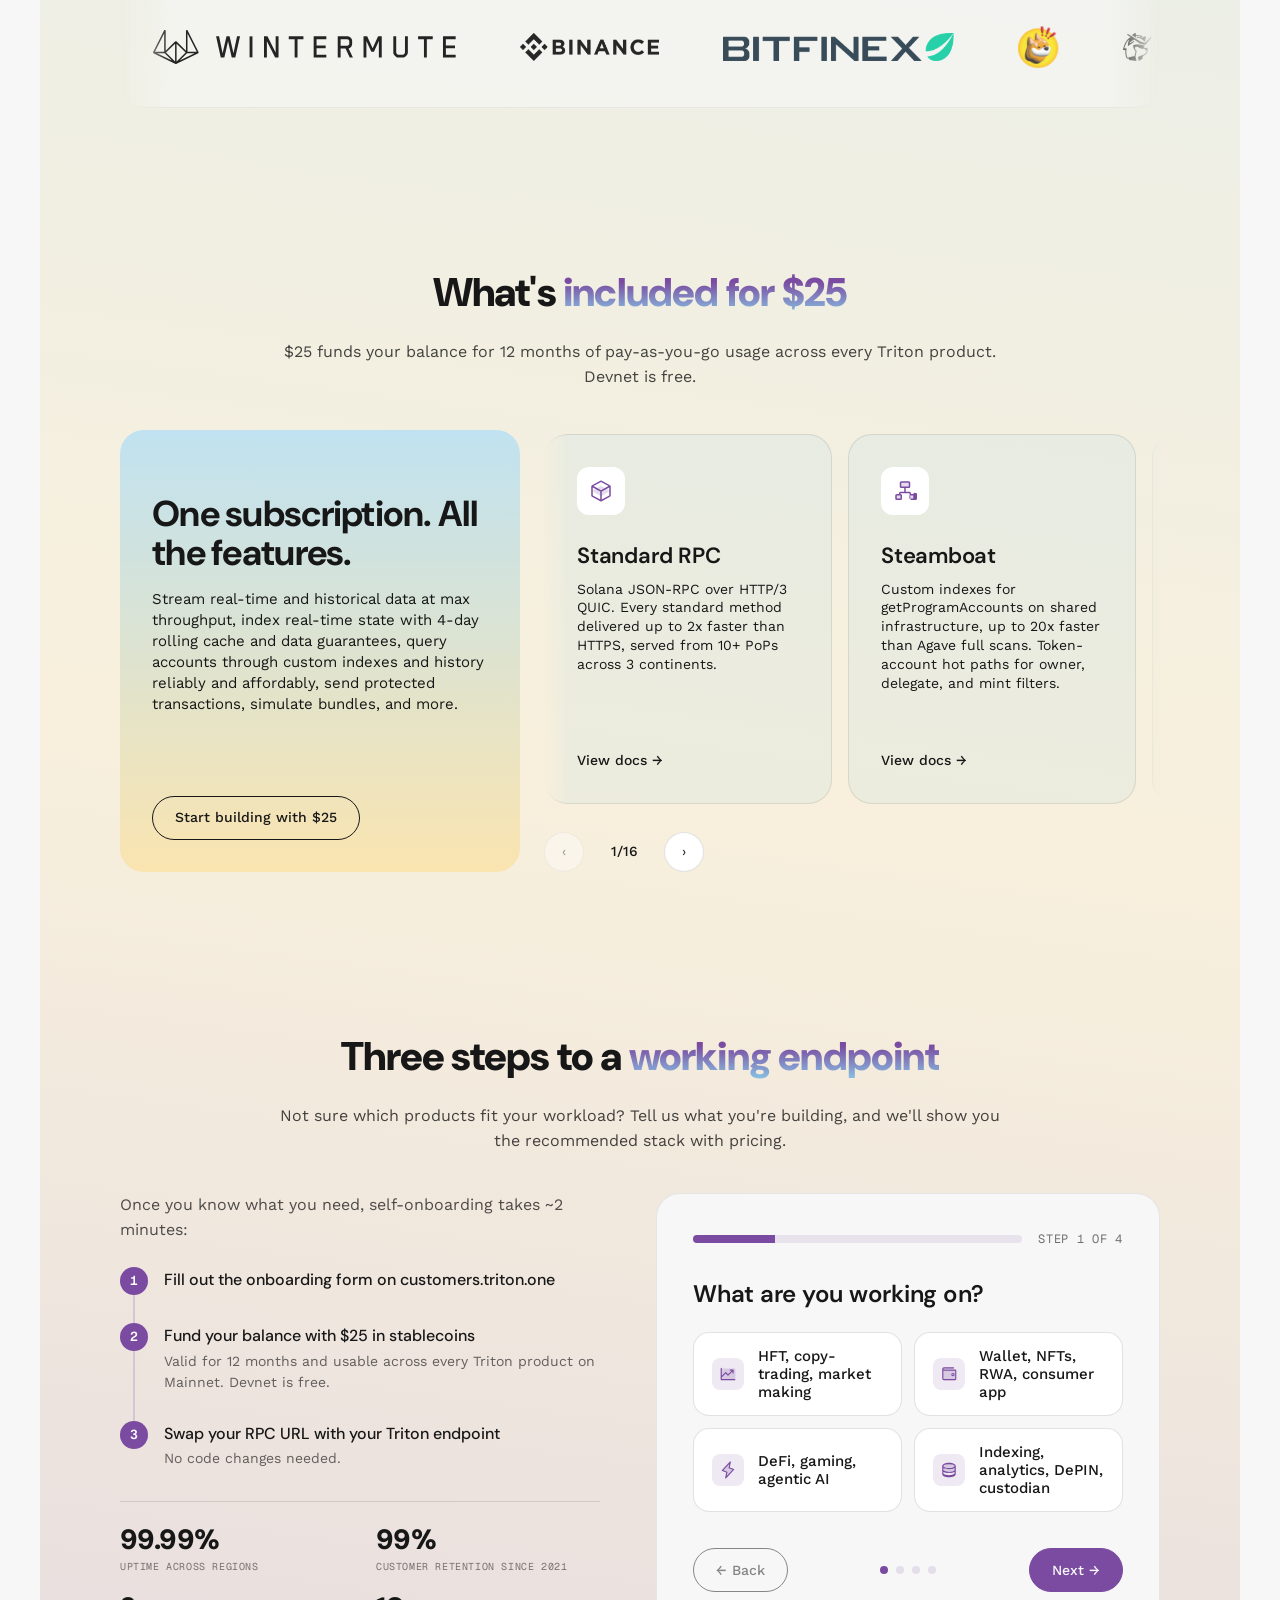
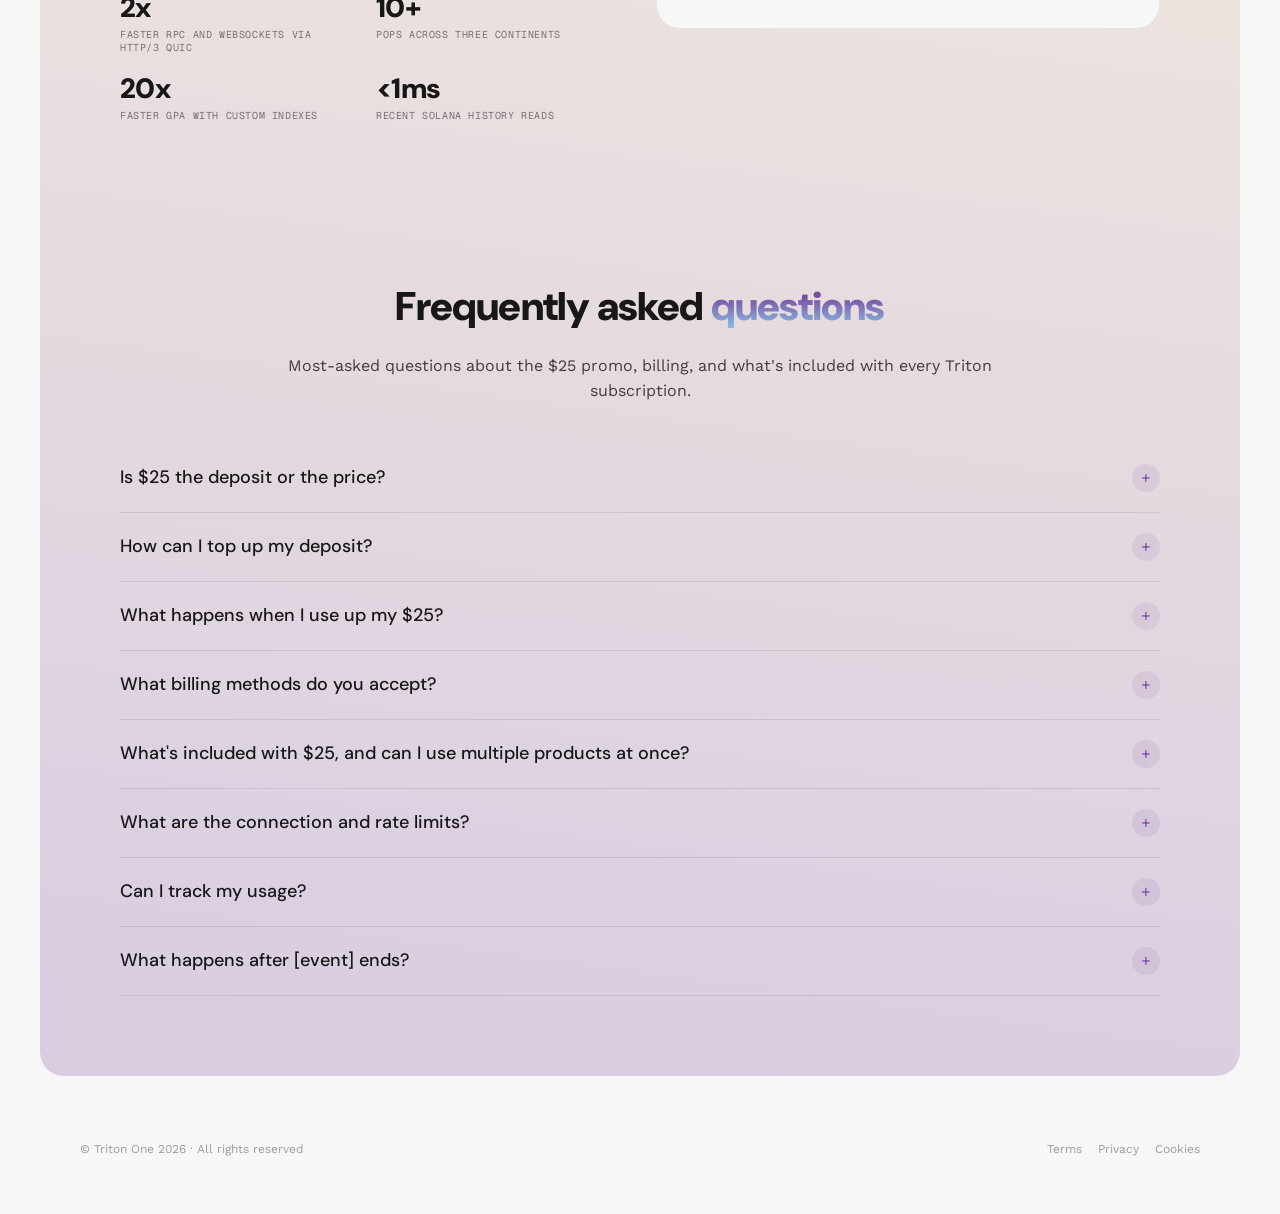
==== commit 138639a3: "Categories tabs: bare line variant -- no backgrounds - New .tabs-pill--line modifier: drops the pill" ====
--- a/lp1.html
+++ b/lp1.html
@@ -114,14 +114,14 @@
             <h2 class="h2">Premium infrastructure <span class="h-grad">for every Solana use case</span></h2>
             <p class="section-sub">Real-time data for traders, indexed reads for wallets, full history for analytics, direct-to-leader sends for DEXs. All on one balance.</p>
           </div>
-          <div class="tabs-pill">
+          <div class="tabs-pill tabs-pill--line">
             <button class="tab tab--active" data-tab="streaming">Streaming</button>
             <button class="tab" data-tab="history">History</button>
             <button class="tab" data-tab="accounts">Accounts</button>
             <button class="tab" data-tab="send">Send transactions</button>
           </div>
 
-          <div class="cap-card" data-tab-panel="streaming" style="display:grid">
+          <div class="cap-card cap-card--bare" data-tab-panel="streaming" style="display:grid">
             <div class="cap-card-left">
               <h3 class="h3">End-to-end streaming suite</h3>
               <ul class="cap-list">
@@ -136,7 +136,7 @@
             <div class="visual-dashed"><span class="visual-dashed-label">Streaming visual</span></div>
           </div>
 
-          <div class="cap-card" data-tab-panel="history" style="display:none">
+          <div class="cap-card cap-card--bare" data-tab-panel="history" style="display:none">
             <div class="cap-card-left">
               <h3 class="h3">Full Solana ledger, queryable in milliseconds</h3>
               <ul class="cap-list">
@@ -151,7 +151,7 @@
             <div class="visual-dashed"><span class="visual-dashed-label">History benchmark visual</span></div>
           </div>
 
-          <div class="cap-card" data-tab-panel="accounts" style="display:none">
+          <div class="cap-card cap-card--bare" data-tab-panel="accounts" style="display:none">
             <div class="cap-card-left">
               <h3 class="h3">Indexed account reads on shared infrastructure</h3>
               <ul class="cap-list">
@@ -166,7 +166,7 @@
             <div class="visual-dashed"><span class="visual-dashed-label">Accounts visual</span></div>
           </div>
 
-          <div class="cap-card" data-tab-panel="send" style="display:none">
+          <div class="cap-card cap-card--bare" data-tab-panel="send" style="display:none">
             <div class="cap-card-left">
               <h3 class="h3">Protected direct-to-leader sending by default</h3>
               <ul class="cap-list">
--- a/shared.css
+++ b/shared.css
@@ -2768,3 +2768,96 @@
   width: 32px;
   height: 32px;
 }
+
+/* ========================================================== */
+/* v13 — Consultation modal style (matches triton.one/contact)  */
+/* ========================================================== */
+
+/* Form box has the soft purple tint from the live contact page */
+.consult-form {
+  background: rgba(122, 75, 160, 0.10);
+  border: 1px solid rgba(122, 75, 160, 0.25);
+  border-radius: 24px;
+  padding: 24px;
+  margin-top: 24px;
+}
+.consult-form input,
+.consult-form textarea,
+.consult-form select {
+  background: #fff;
+  border-color: rgba(23, 23, 23, 0.18);
+}
+.modal-content--consult { max-width: 760px; padding: 40px 40px 32px; }
+.modal-content--consult .h2 { font-size: 32px; line-height: 1.15; }
+
+/* ========================================================== */
+/* v14 — Underline-tab variant for #categories                 */
+/* No backgrounds. Tabs sit on a hairline, active tab gets a    */
+/* thicker purple underline that sits over the hairline.        */
+/* ========================================================== */
+
+.tabs-pill--line {
+  background: transparent;
+  border: none;
+  border-radius: 0;
+  padding: 0;
+  display: flex;
+  gap: 0;
+  width: 100%;
+  border-bottom: 1px solid rgba(23, 23, 23, 0.12);
+  margin-bottom: 32px;
+}
+.tabs-pill--line .tab {
+  height: 44px;
+  padding: 0 20px;
+  border-radius: 0;
+  position: relative;
+  color: rgba(23, 23, 23, 0.55);
+  font-weight: 500;
+  background: transparent !important;
+  /* Push the active underline through the row hairline */
+  margin-bottom: -1px;
+}
+.tabs-pill--line .tab::after {
+  content: '';
+  position: absolute;
+  left: 20px;
+  right: 20px;
+  bottom: 0;
+  height: 2px;
+  background: transparent;
+  transition: background 0.18s ease;
+}
+.tabs-pill--line .tab:hover {
+  color: rgba(23, 23, 23, 0.85);
+  background: transparent !important;
+}
+.tabs-pill--line .tab--active {
+  color: var(--primary);
+  background: transparent !important;
+}
+.tabs-pill--line .tab--active::after {
+  background: var(--primary);
+  height: 2px;
+}
+
+/* Bare capability card -- no background, no rounded corners, no padding */
+.cap-card--bare {
+  background: transparent;
+  border-radius: 0;
+  padding: 0;
+  gap: 56px;
+}
+.cap-card--bare .visual-dashed {
+  border-color: rgba(122, 75, 160, 0.25);
+  background: transparent;
+}
+@media (max-width: 880px) {
+  .tabs-pill--line {
+    overflow-x: auto;
+    white-space: nowrap;
+    scrollbar-width: none;
+  }
+  .tabs-pill--line::-webkit-scrollbar { display: none; }
+  .tabs-pill--line .tab { flex-shrink: 0; }
+}
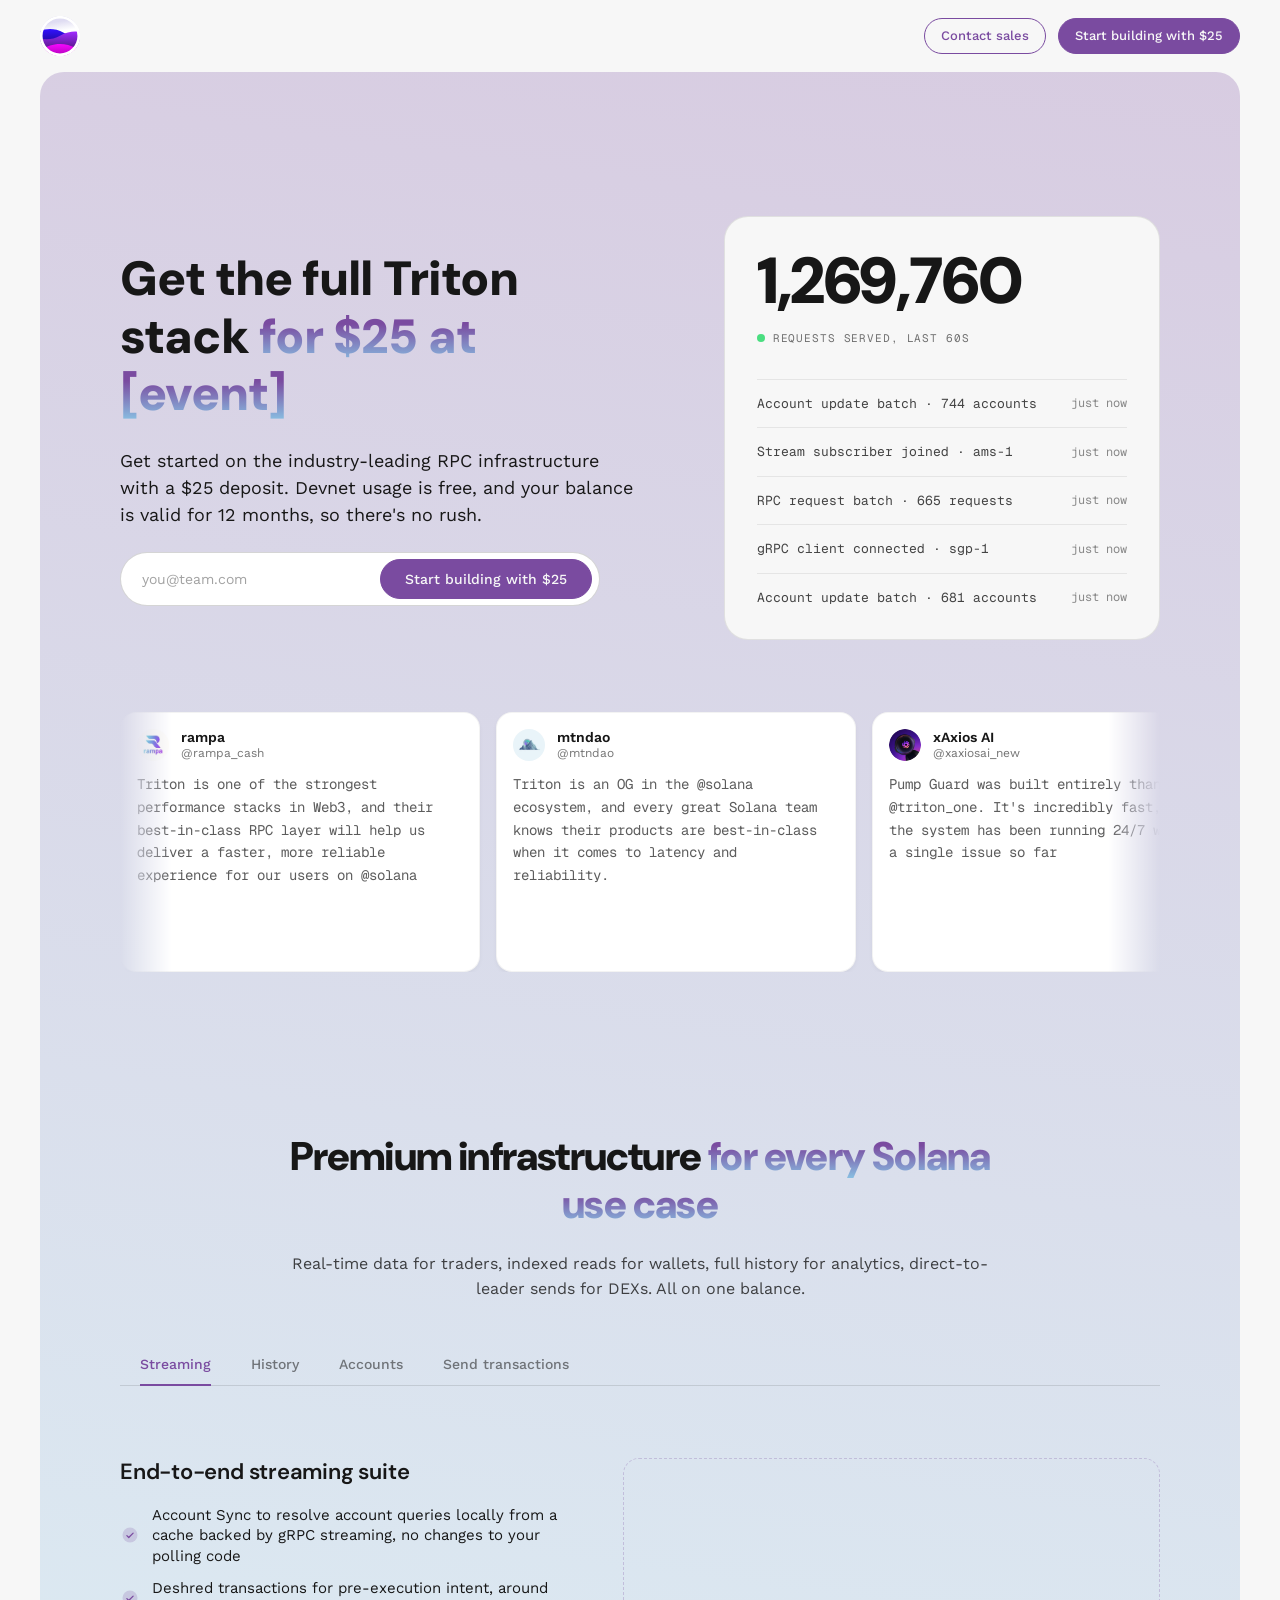
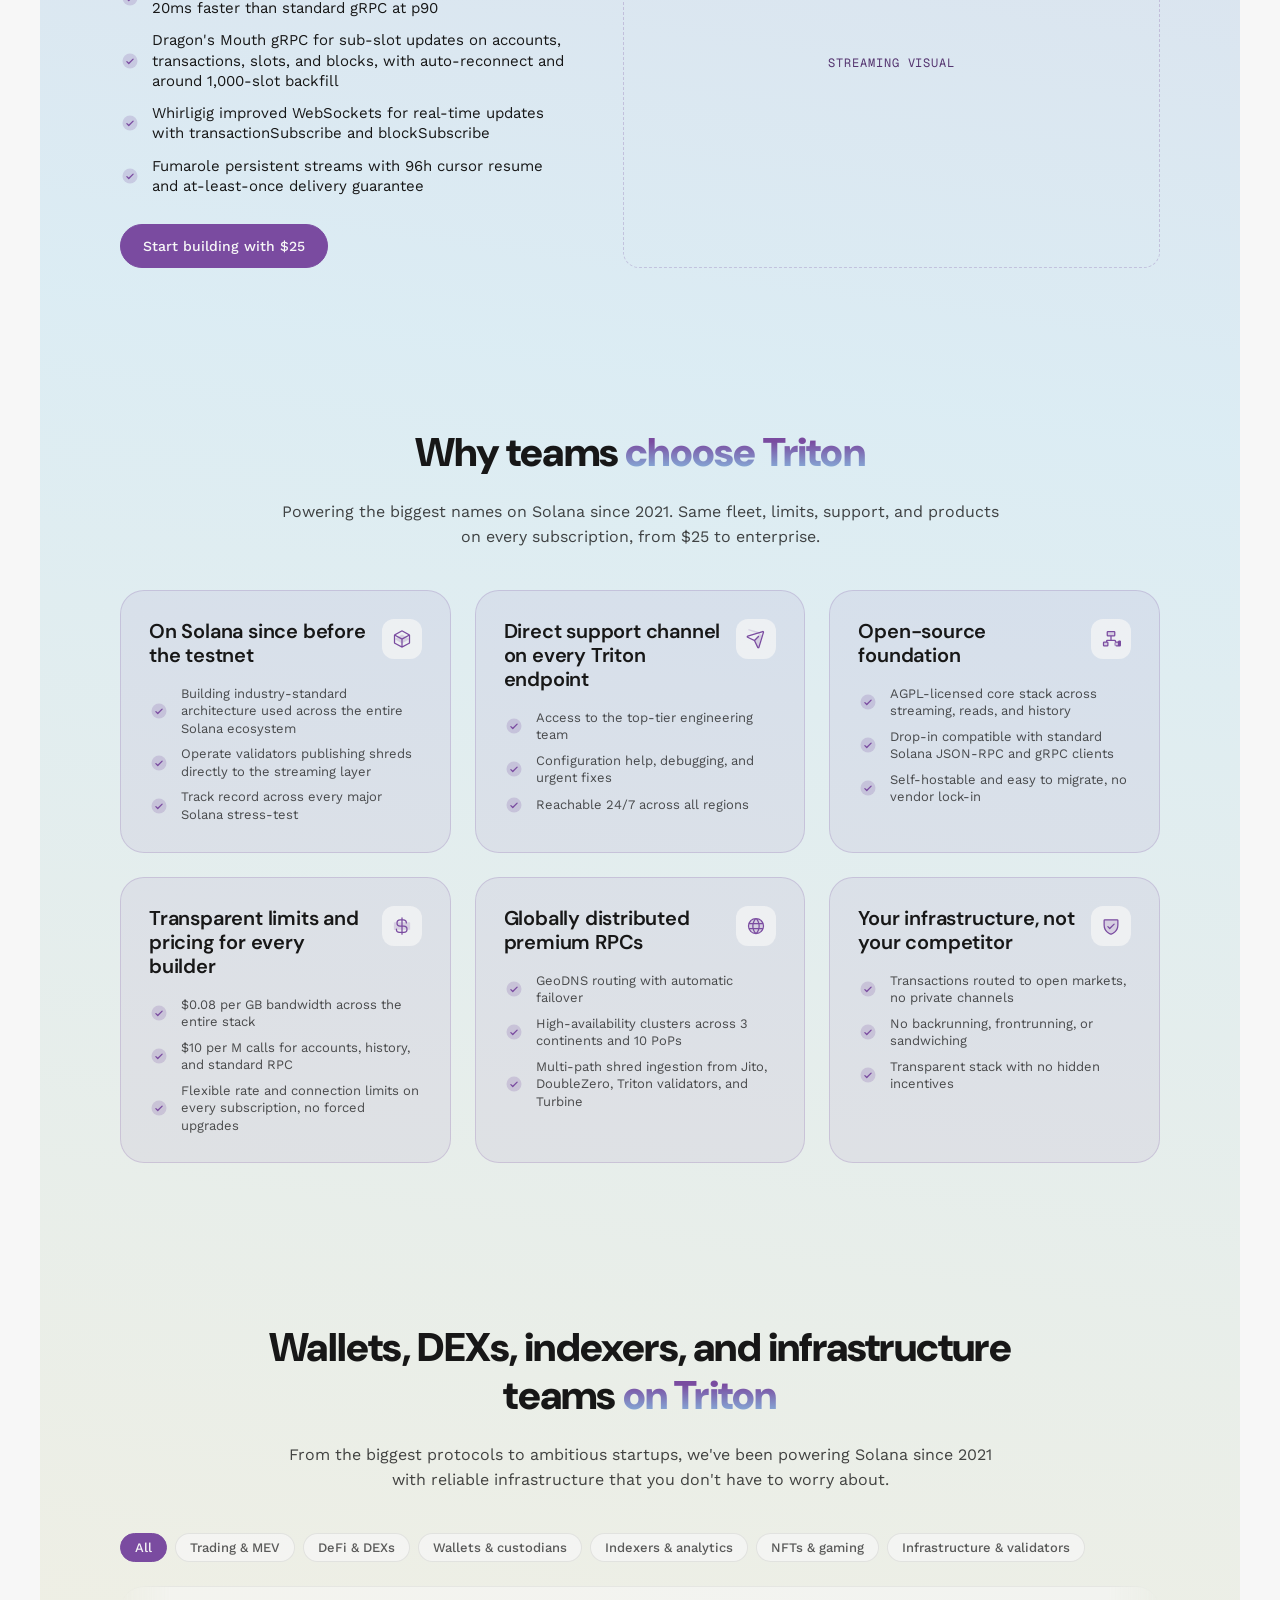
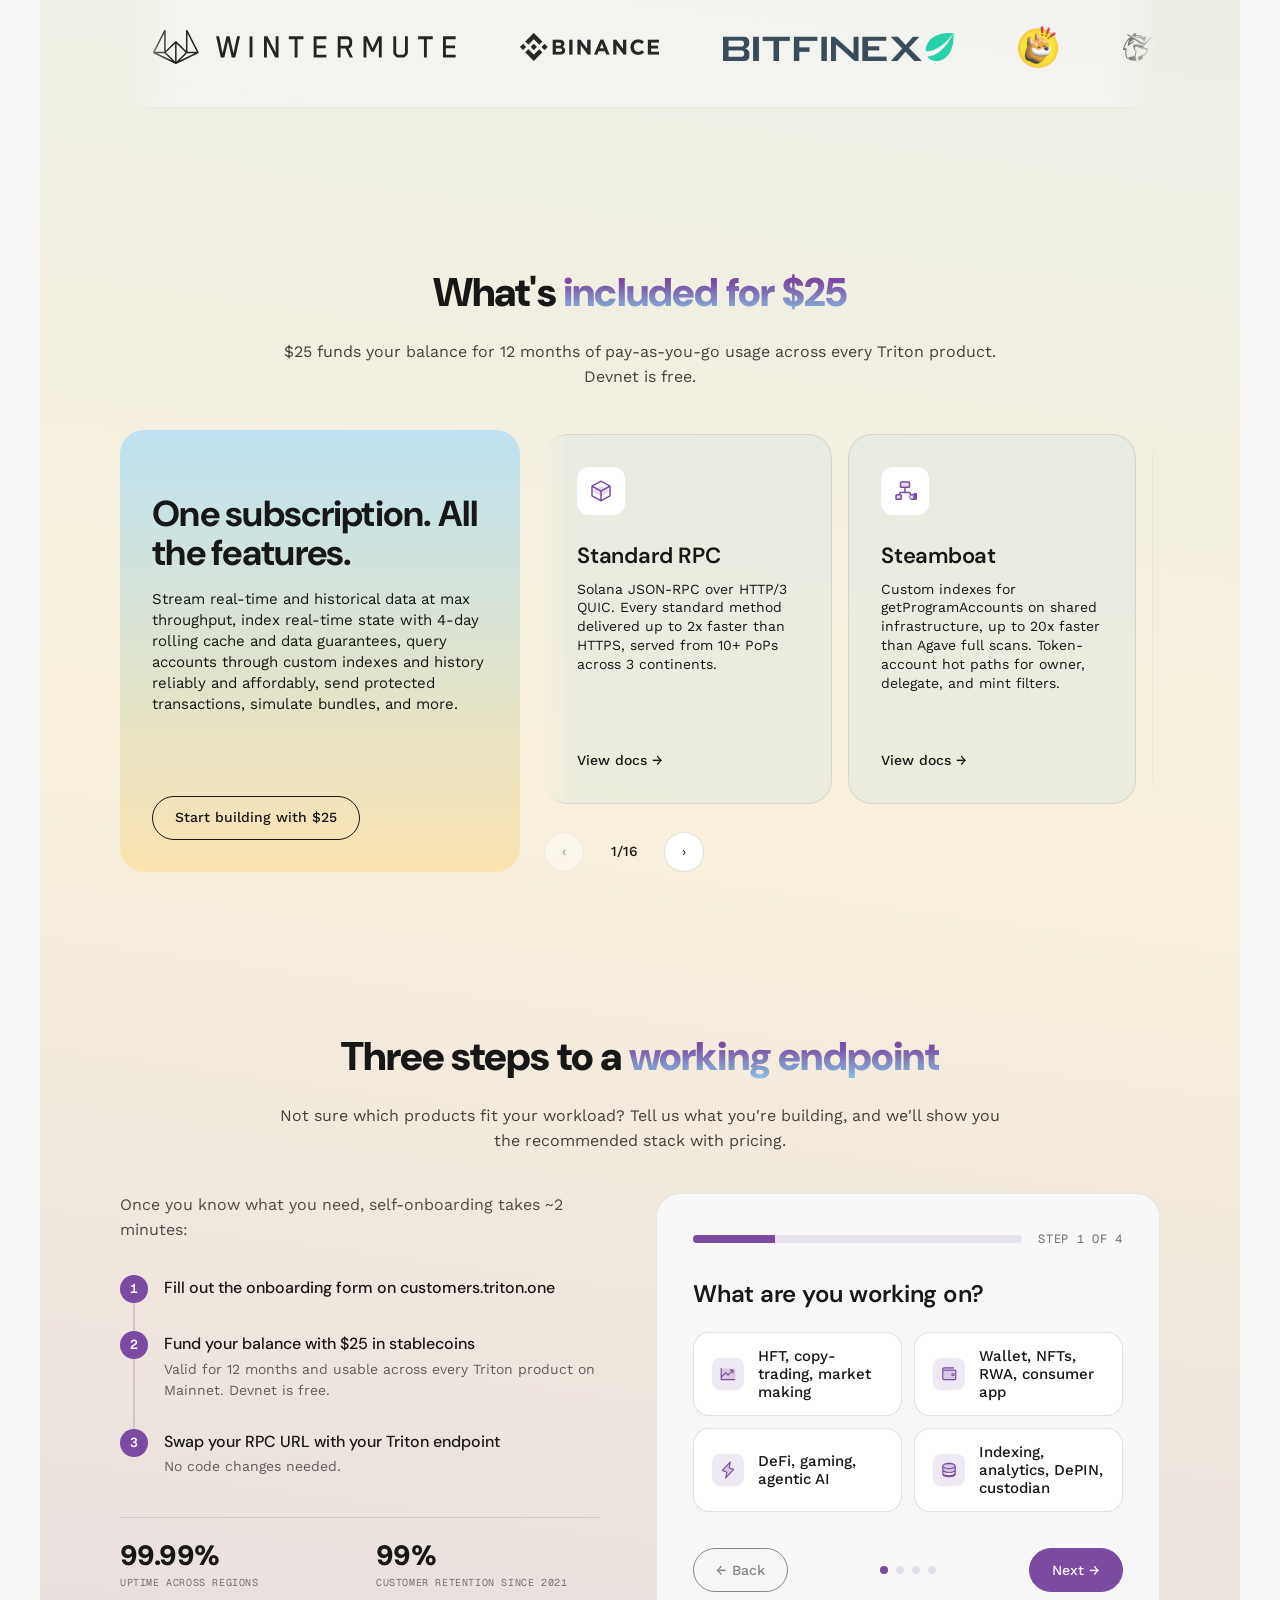
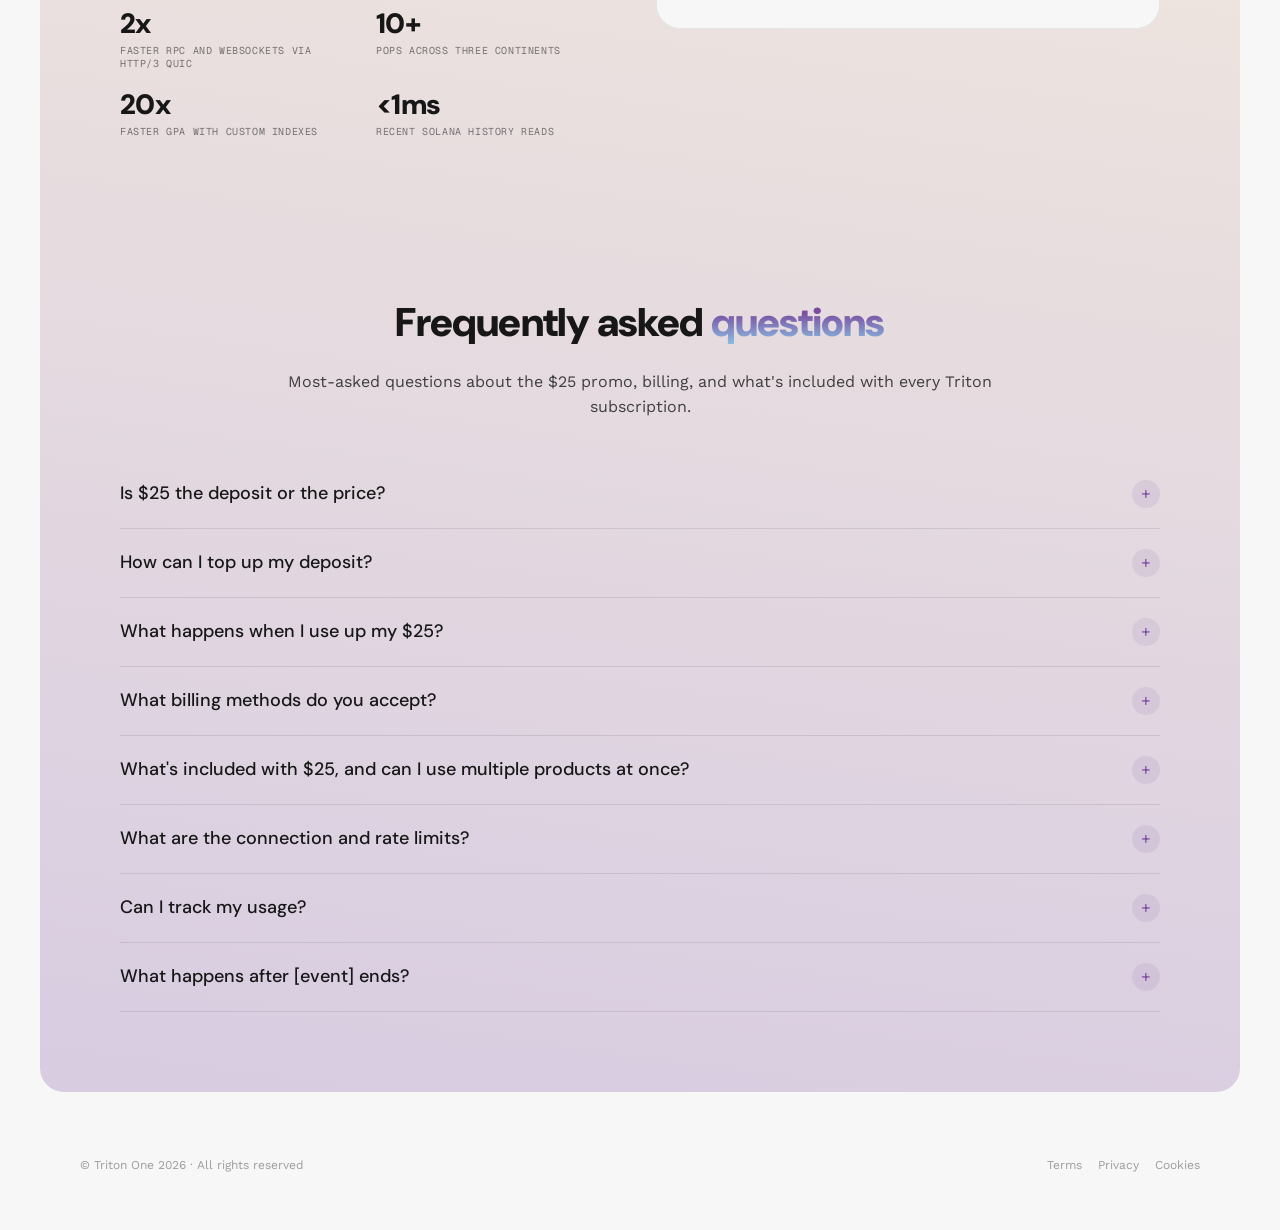
==== commit 97db1ab2: "Pricing strings: 'million' -> 'M' everywhere Normalised every pricing string across the project to u" ====
--- a/lp1.html
+++ b/lp1.html
@@ -231,7 +231,7 @@
               </div>
               <ul class="why-card-bullets">
                 <li><img src="assets/icons/check-circle.svg" alt=""> $0.08 per GB bandwidth across the entire stack</li>
-                <li><img src="assets/icons/check-circle.svg" alt=""> $10 per million calls for accounts, history, and standard RPC</li>
+                <li><img src="assets/icons/check-circle.svg" alt=""> $10 per M calls for accounts, history, and standard RPC</li>
                 <li><img src="assets/icons/check-circle.svg" alt=""> Flexible rate and connection limits on every subscription, no forced upgrades</li>
               </ul>
             </div>
--- a/shared.css
+++ b/shared.css
@@ -2861,3 +2861,431 @@
   .tabs-pill--line::-webkit-scrollbar { display: none; }
   .tabs-pill--line .tab { flex-shrink: 0; }
 }
+
+/* ========================================================== */
+/* v15 — "Access" 2-col list component (Figma 4506:10505)      */
+/* Left: section header card with gradient. Right: list rows. */
+/* ========================================================== */
+
+.endt-grid {
+  display: grid;
+  grid-template-columns: 397px 1fr;
+  gap: 20px;
+  width: 100%;
+  align-items: start;
+}
+
+/* Left -- section header card */
+.endt-header {
+  background:
+    linear-gradient(189.78deg, rgba(255, 200, 69, 0.20) 6%, rgba(122, 75, 160, 0.30) 94%),
+    #f7f7f7;
+  border: 1px solid rgba(23, 23, 23, 0.10);
+  border-radius: 24px;
+  padding: 112px 32px 32px;
+  display: flex;
+  flex-direction: column;
+}
+.endt-header-copy {
+  display: flex;
+  flex-direction: column;
+  gap: 20px;
+}
+.endt-header-title {
+  font-family: var(--font-header);
+  font-weight: 700;
+  font-size: 36px;
+  line-height: 1.1;
+  letter-spacing: -0.02em;
+  color: var(--foreground);
+  margin: 0;
+}
+.endt-header-desc {
+  font-family: var(--font-body);
+  font-weight: 500;
+  font-size: 16px;
+  line-height: 1.3;
+  color: var(--foreground);
+  margin: 0;
+}
+
+/* Right -- list of rows */
+.endt-list {
+  display: flex;
+  flex-direction: column;
+  gap: 0;
+  padding-left: 40px;
+}
+.endt-row {
+  display: grid;
+  grid-template-columns: minmax(0, 0.95fr) minmax(0, 1.4fr);
+  gap: 20px;
+  padding: 20px 0;
+  border-bottom: 1px solid rgba(23, 23, 23, 0.2);
+  align-items: start;
+}
+.endt-row:first-child { padding-top: 0; }
+.endt-row-head {
+  display: flex;
+  flex-direction: column;
+  gap: 6px;
+  min-width: 0;
+}
+.endt-row-title {
+  font-family: var(--font-header);
+  font-weight: 600;
+  font-size: 20px;
+  line-height: 1.15;
+  letter-spacing: -0.02em;
+  color: var(--foreground);
+  margin: 0;
+}
+.endt-row-tag {
+  font-family: var(--font-mono);
+  font-weight: 500;
+  font-size: 12px;
+  line-height: 1.3;
+  letter-spacing: 0.04em;
+  text-transform: uppercase;
+  color: rgba(23, 23, 23, 0.55);
+}
+.endt-row-bullets {
+  list-style: none;
+  margin: 0;
+  padding: 0;
+  display: flex;
+  flex-direction: column;
+  gap: 10px;
+  min-width: 0;
+}
+.endt-row-bullets li {
+  display: flex;
+  align-items: center;
+  gap: 10px;
+  font-family: var(--font-body);
+  font-weight: 400;
+  font-size: 14px;
+  line-height: 1.4;
+  color: var(--foreground);
+}
+.endt-row-bullets li img {
+  width: 18px;
+  height: 18px;
+  flex-shrink: 0;
+}
+
+@media (max-width: 980px) {
+  .endt-grid {
+    grid-template-columns: 1fr;
+  }
+  .endt-header {
+    padding: 48px 28px 28px;
+  }
+  .endt-list {
+    padding-left: 0;
+  }
+  .endt-row {
+    grid-template-columns: 1fr;
+    gap: 12px;
+  }
+}
+
+/* ========================================================== */
+/* v16 — Testimonial card: Figma 120:1106 case-study format    */
+/* Translucent soft-white bg, 64px rounded-square avatar at    */
+/* top, Inter-style name + dimmed handle inline, Work Sans 18  */
+/* quote at full opacity.                                      */
+/* ========================================================== */
+
+/* Figma 120:1106 format, scaled to match the live site's testimonial card scale */
+.testimonial--case {
+  background: rgba(247, 247, 247, 0.5);
+  border: 1px solid rgba(23, 23, 23, 0.05);
+  border-radius: 16px;
+  padding: 20px;
+  display: flex;
+  flex-direction: column;
+  gap: 0;
+  box-shadow: none !important;
+  width: 320px;
+}
+.testimonial--case:hover { box-shadow: none !important; }
+
+/* 40px rounded-square avatar (scaled from Figma's 64px) */
+.testimonial--case .testimonial-avatar--sq {
+  width: 40px;
+  height: 40px;
+  border-radius: 10px;
+  background: rgba(122, 75, 160, 0.10);
+  overflow: hidden;
+  flex-shrink: 0;
+  margin-bottom: 14px;
+  display: block;
+}
+.testimonial--case .testimonial-avatar--sq img {
+  display: block;
+  width: 100%;
+  height: 100%;
+  object-fit: cover;
+  border-radius: 10px;
+  mix-blend-mode: normal;
+}
+
+/* Name + handle on a single line below the avatar (scaled to 14/15px) */
+.testimonial--case .testimonial-byline {
+  margin: 0 0 8px 0;
+  font-family: var(--font-header);
+  font-size: 15px;
+  line-height: 1.25;
+  letter-spacing: -0.01em;
+  color: var(--foreground);
+}
+.testimonial--case .testimonial-byline .testimonial-name {
+  font-weight: 600;
+  font-size: inherit;
+  color: var(--foreground);
+  display: inline;
+  white-space: normal;
+  overflow: visible;
+  margin: 0;
+}
+.testimonial--case .testimonial-byline .testimonial-handle {
+  font-weight: 400;
+  font-size: inherit;
+  color: rgba(23, 23, 23, 0.5);
+  display: inline;
+  margin-left: 4px;
+  white-space: normal;
+  overflow: visible;
+}
+
+/* Quote: Work Sans 14px, full-opacity, line-height 1.55 (in tune w/ live site) */
+.testimonial--case .testimonial-quote {
+  font-family: var(--font-body);
+  font-weight: 400;
+  font-size: 14px;
+  line-height: 1.55;
+  color: var(--foreground);
+  margin: 0;
+}
+
+.testimonials-marquee .testimonial--case { width: 320px; }
+
+/* ========================================================== */
+/* v17 — Wizard step 1 teaser overlay (blur + "take the test") */
+/* ========================================================== */
+
+.wizard-step--teaser { position: relative; }
+.wizard-step--teaser .wizard-q { filter: blur(4px); user-select: none; }
+.wizard-options--blurred {
+  filter: blur(4px);
+  pointer-events: none;
+  user-select: none;
+}
+/* When the teaser is dismissed -- restore */
+.wizard-step--revealed .wizard-q,
+.wizard-step--revealed .wizard-options--blurred {
+  filter: none;
+  pointer-events: auto;
+  user-select: auto;
+}
+.wizard-step--revealed .wizard-teaser { display: none; }
+
+.wizard-teaser {
+  position: absolute;
+  left: 0;
+  right: 0;
+  top: 50%;
+  transform: translateY(-50%);
+  margin: 0 16px;
+  background: rgba(255, 255, 255, 0.92);
+  backdrop-filter: blur(8px);
+  -webkit-backdrop-filter: blur(8px);
+  border: 1px solid rgba(122, 75, 160, 0.25);
+  border-radius: 16px;
+  padding: 16px 18px;
+  display: flex;
+  align-items: center;
+  gap: 14px;
+  box-shadow: 0 8px 24px rgba(23, 23, 23, 0.08);
+  z-index: 2;
+}
+.wizard-teaser-icon {
+  width: 36px;
+  height: 36px;
+  border-radius: 10px;
+  background: rgba(122, 75, 160, 0.12);
+  display: flex;
+  align-items: center;
+  justify-content: center;
+  flex-shrink: 0;
+}
+.wizard-teaser-icon img { width: 20px; height: 20px; display: block; }
+.wizard-teaser-body { flex: 1; min-width: 0; }
+.wizard-teaser-label {
+  font-family: var(--font-header);
+  font-weight: 600;
+  font-size: 15px;
+  line-height: 1.2;
+  color: var(--foreground);
+}
+.wizard-teaser-sub {
+  font-size: 13px;
+  line-height: 1.35;
+  color: rgba(23, 23, 23, 0.65);
+  margin-top: 2px;
+}
+.wizard-teaser-cta { flex-shrink: 0; }
+
+/* Get-started left column: tighter spacing now that intro lead and
+   stats grid are gone */
+.get-started-left {
+  gap: 32px;
+}
+.get-started-left .h2 {
+  font-size: 36px;
+  line-height: 1.15;
+  letter-spacing: -0.02em;
+}
+
+/* ========================================================== */
+/* v18 — endt-row paragraph copy + #community section          */
+/*       Mirrors triton.one CommunitySection layout            */
+/* ========================================================== */
+
+/* Paragraph description in Access component rows (replaces bullets) */
+.endt-row-desc {
+  font-family: var(--font-body);
+  font-weight: 400;
+  font-size: 16px;
+  line-height: 1.3;
+  color: var(--foreground);
+  margin: 0;
+  min-width: 0;
+}
+
+/* Community section (mirrors triton.one homepage CommunitySection) */
+.community-grid {
+  display: grid;
+  grid-template-columns: 1fr 1fr;
+  gap: 40px;
+  width: 100%;
+  align-items: start;
+}
+@media (max-width: 1024px) {
+  .community-grid { grid-template-columns: 1fr; gap: 48px; }
+}
+
+.community-left {
+  padding-right: 40px;
+}
+.community-title {
+  font-family: var(--font-header);
+  font-weight: 900;
+  font-size: 36px;
+  line-height: 1.2;
+  letter-spacing: -0.02em;
+  color: var(--foreground);
+  margin: 0 0 36px 0;
+}
+@media (min-width: 768px) {
+  .community-title { font-size: 48px; }
+}
+.community-desc {
+  font-family: var(--font-body);
+  font-weight: 500;
+  font-size: 18px;
+  line-height: 1.3;
+  color: var(--foreground);
+  margin: 0 0 40px 0;
+  max-width: 560px;
+}
+.community-link {
+  display: inline-flex;
+  align-items: center;
+  gap: 8px;
+  font-family: var(--font-body);
+  font-weight: 500;
+  font-size: 16px;
+  color: var(--foreground);
+  transition: color 0.15s;
+  text-decoration: none;
+}
+.community-link:hover { color: var(--primary); }
+.community-link svg {
+  width: 20px;
+  height: 20px;
+  transition: transform 0.15s;
+}
+.community-link:hover svg { transform: translateX(2px); }
+
+/* Right column: 2 vertical scrolling columns with top/bottom fade mask */
+.community-right { width: 100%; }
+.community-fade-mask {
+  position: relative;
+  overflow: hidden;
+  max-height: 540px;
+  mask-image: linear-gradient(to bottom, transparent 0%, #000 15%, #000 85%, transparent 100%);
+  -webkit-mask-image: linear-gradient(to bottom, transparent 0%, #000 15%, #000 85%, transparent 100%);
+}
+.community-cols {
+  display: flex;
+  gap: 24px;
+}
+.community-col {
+  flex: 1;
+  min-width: 0;
+}
+.community-col-inner {
+  display: flex;
+  flex-direction: column;
+  gap: 24px;
+  will-change: transform;
+}
+.community-col-inner--up   { animation: community-scroll-up   40s linear infinite; }
+.community-col-inner--down { animation: community-scroll-down 50s linear infinite; }
+.community-fade-mask:hover .community-col-inner { animation-play-state: paused; }
+@keyframes community-scroll-up {
+  0%   { transform: translateY(0); }
+  100% { transform: translateY(-50%); }
+}
+@keyframes community-scroll-down {
+  0%   { transform: translateY(-50%); }
+  100% { transform: translateY(0); }
+}
+
+/* Use the LIVE TestimonialCard style (white, p-4, mono quote at 0.7).
+   The .testimonial base style is already set up for this; ensure the
+   case-study modifier doesn't leak in here. */
+.community-cols .testimonial,
+.hero-tcol .testimonial {
+  background: #fff;
+  border-radius: 16px;
+  padding: 16px;
+  box-shadow: 0px 2px 4px 0px rgba(23, 23, 23, 0.04);
+}
+.community-cols .testimonial:hover,
+.hero-tcol .testimonial:hover {
+  box-shadow: 0px 4px 12px 0px rgba(23, 23, 23, 0.08);
+}
+
+/* Hero right: single scrolling testimonial column (replaces live-card) */
+.hero-tcol {
+  position: relative;
+  overflow: hidden;
+  max-height: 460px;
+  width: 100%;
+  align-self: stretch;
+}
+.hero-tcol .community-col-inner {
+  display: flex;
+  flex-direction: column;
+  gap: 16px;
+  will-change: transform;
+}
+.hero-tcol .community-col-inner--up {
+  animation: community-scroll-up 36s linear infinite;
+}
+.hero-tcol:hover .community-col-inner {
+  animation-play-state: paused;
+}
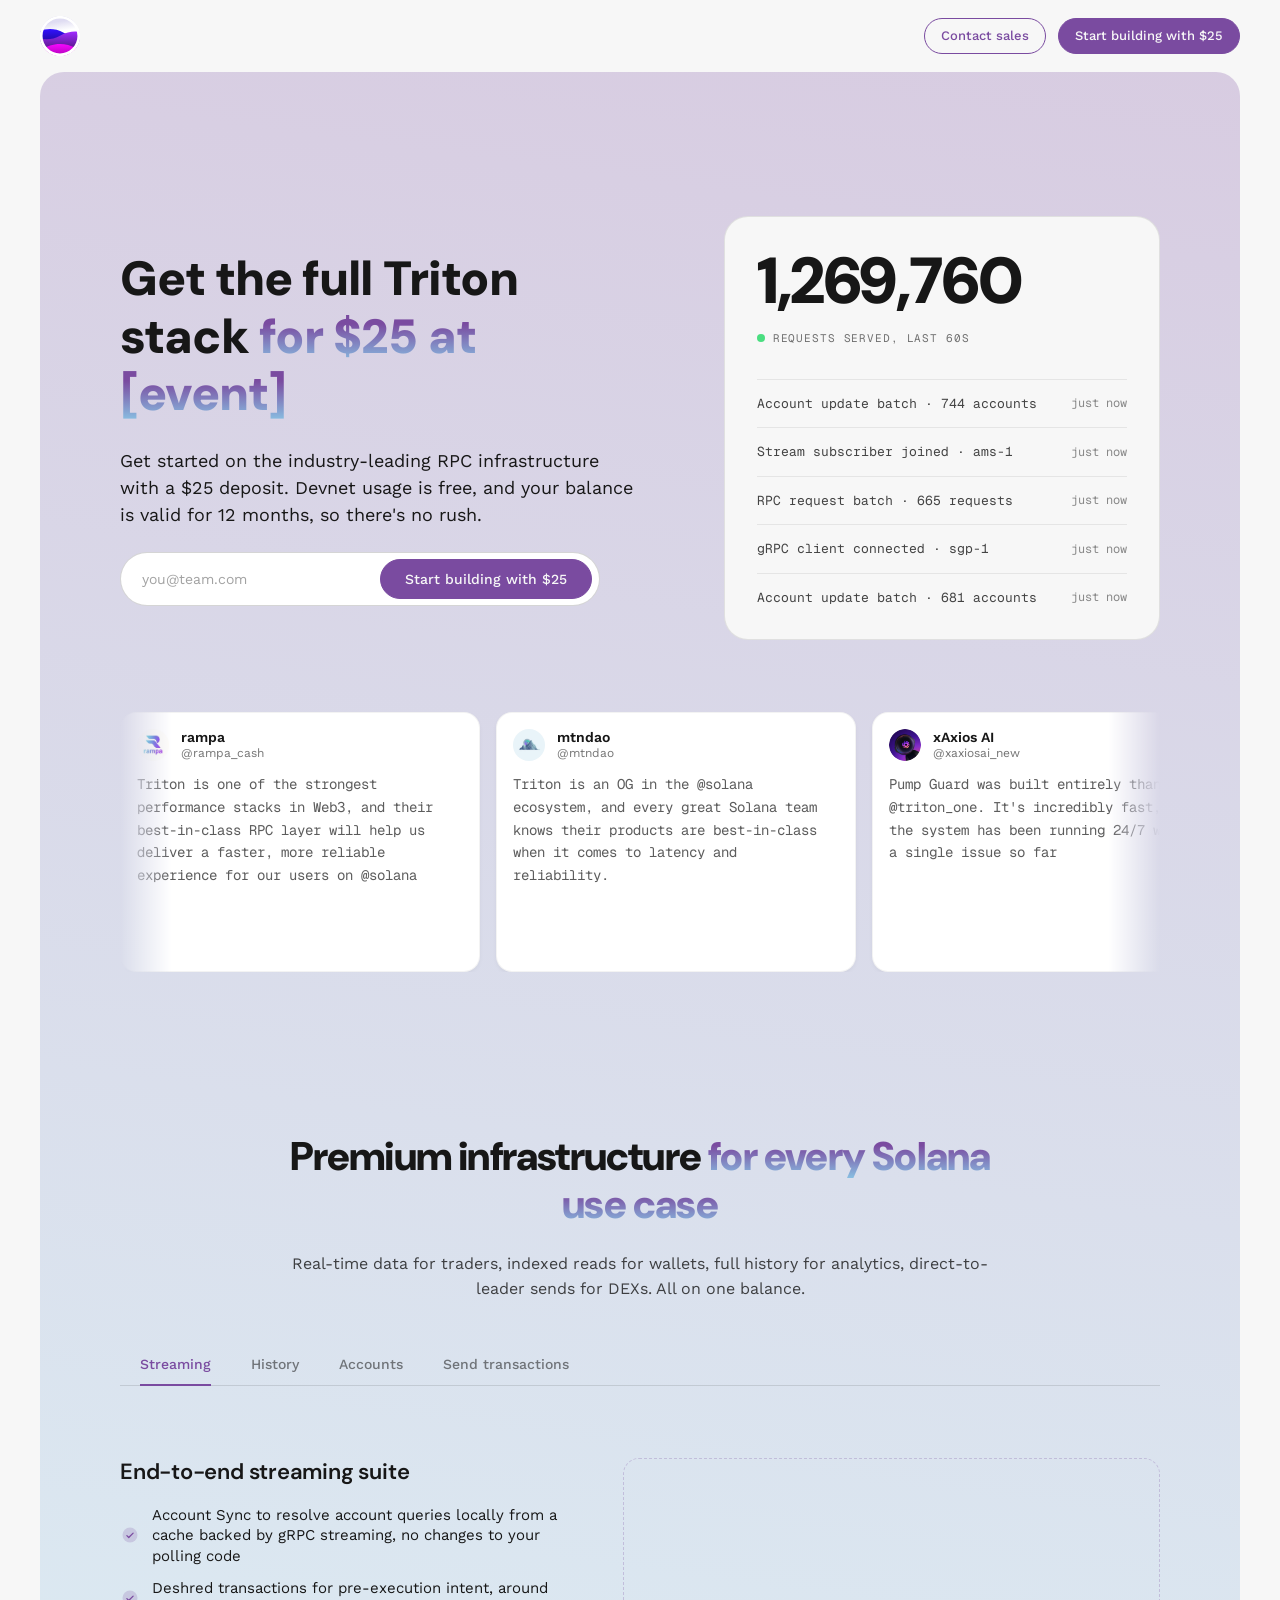
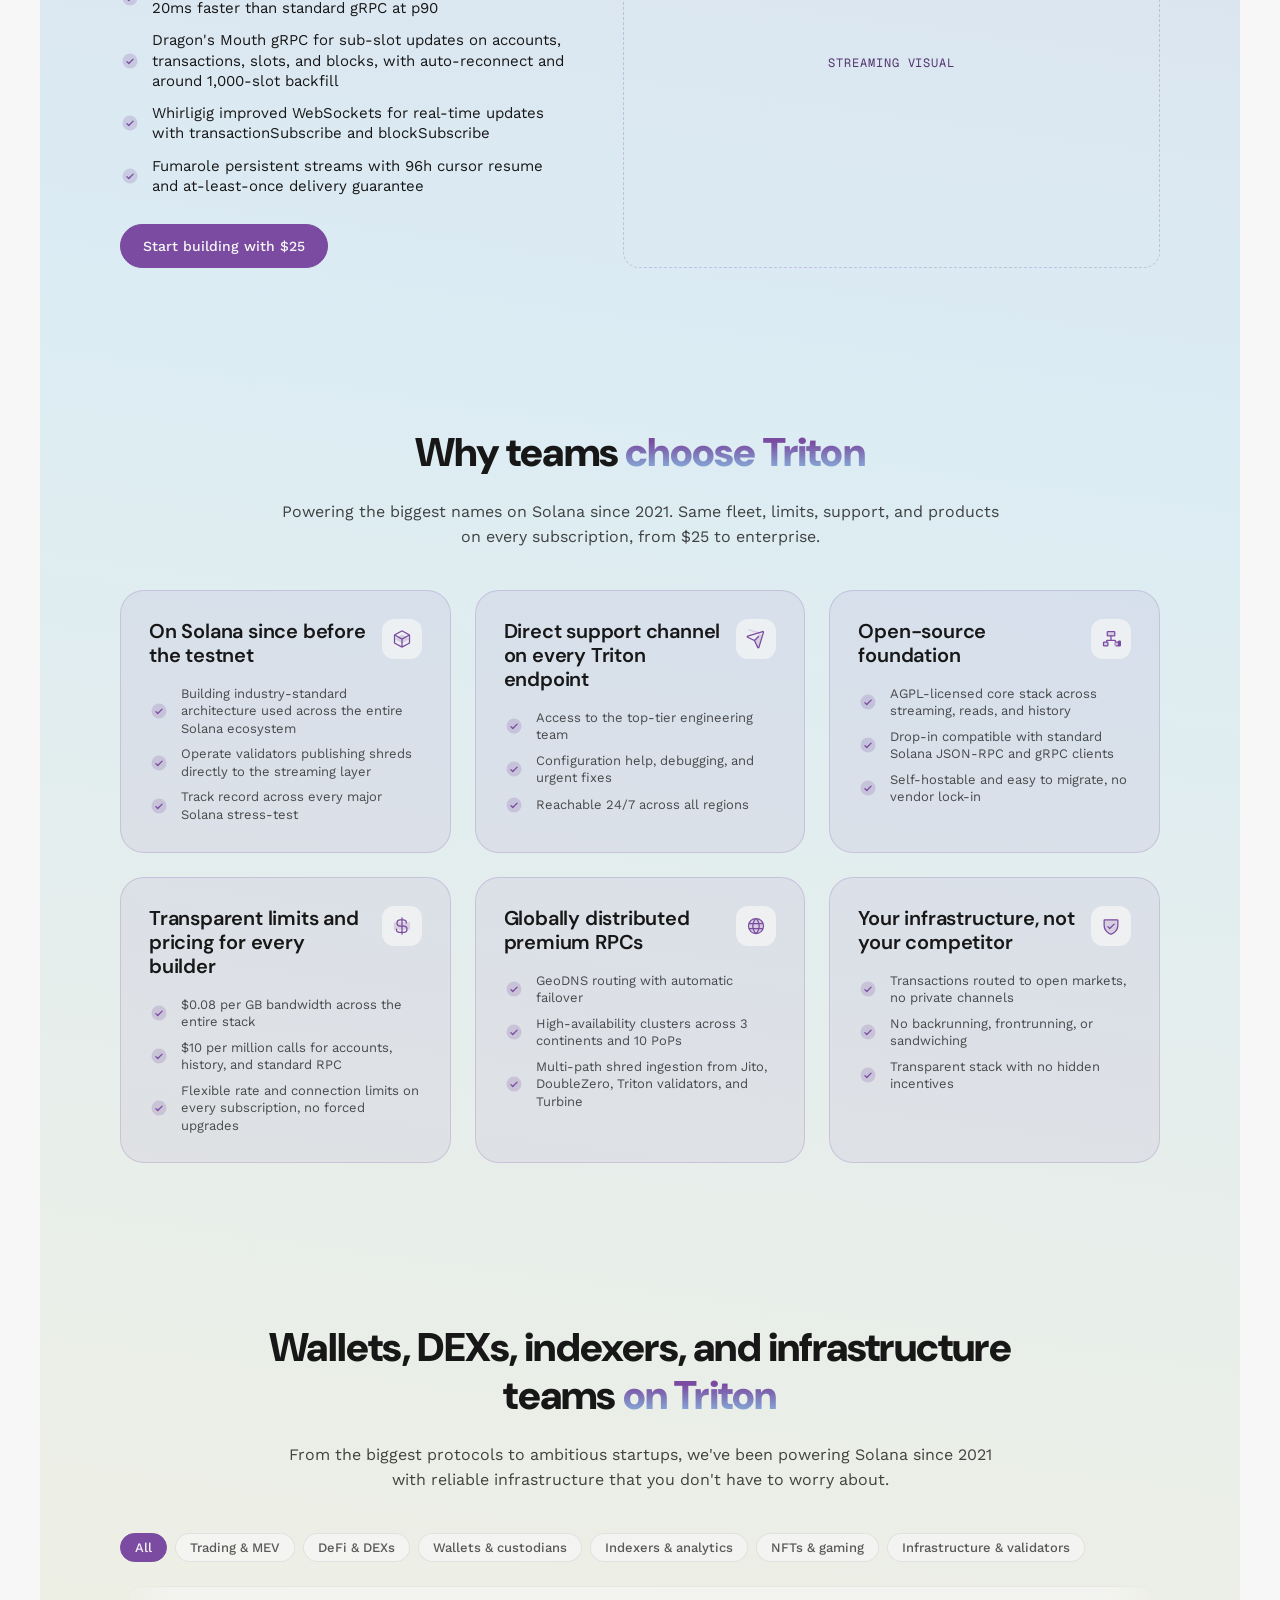
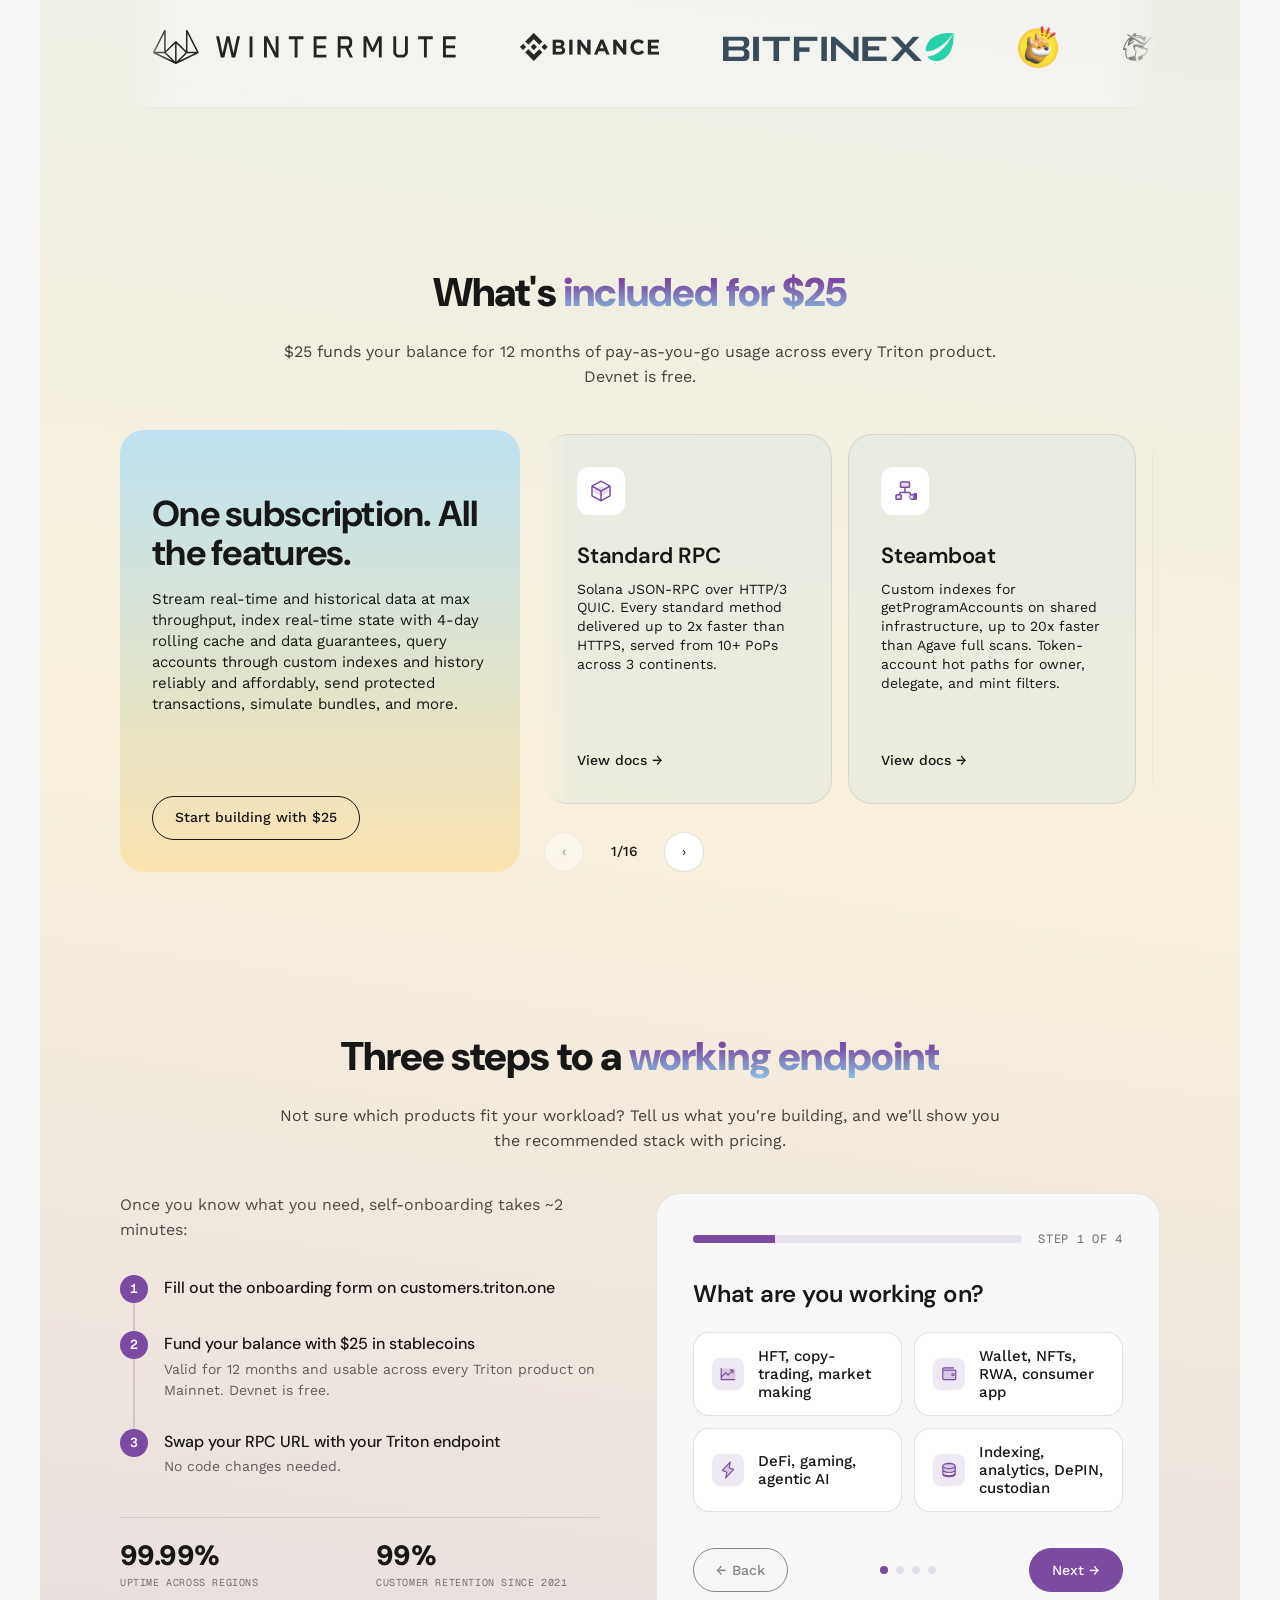
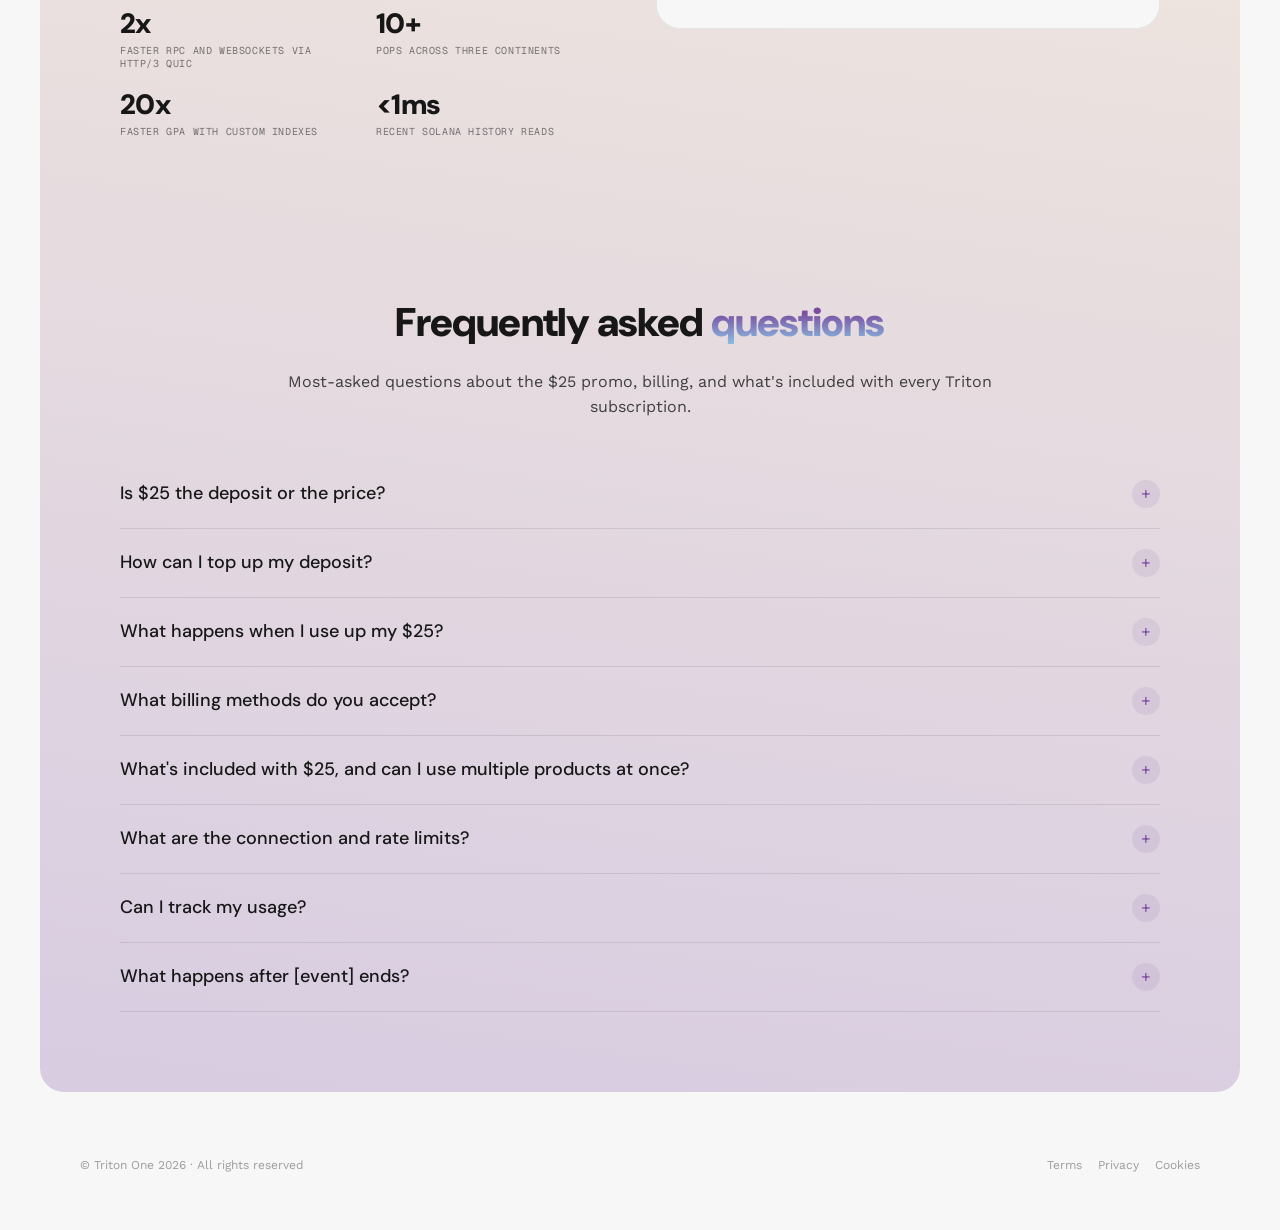
==== commit a02aaf89: "Why-card 'Transparent limits and pricing': revert bullet to 'million calls' On the 'Transparent limi" ====
--- a/lp1.html
+++ b/lp1.html
@@ -231,7 +231,7 @@
               </div>
               <ul class="why-card-bullets">
                 <li><img src="assets/icons/check-circle.svg" alt=""> $0.08 per GB bandwidth across the entire stack</li>
-                <li><img src="assets/icons/check-circle.svg" alt=""> $10 per M calls for accounts, history, and standard RPC</li>
+                <li><img src="assets/icons/check-circle.svg" alt=""> $10 per million calls for accounts, history, and standard RPC</li>
                 <li><img src="assets/icons/check-circle.svg" alt=""> Flexible rate and connection limits on every subscription, no forced upgrades</li>
               </ul>
             </div>
--- a/shared.css
+++ b/shared.css
@@ -2925,6 +2925,7 @@
   align-items: start;
 }
 .endt-row:first-child { padding-top: 0; }
+.endt-row:last-child  { border-bottom: none; padding-bottom: 0; }
 .endt-row-head {
   display: flex;
   flex-direction: column;
@@ -3075,67 +3076,60 @@
 /* v17 — Wizard step 1 teaser overlay (blur + "take the test") */
 /* ========================================================== */
 
-.wizard-step--teaser { position: relative; }
-.wizard-step--teaser .wizard-q { filter: blur(4px); user-select: none; }
-.wizard-options--blurred {
-  filter: blur(4px);
-  pointer-events: none;
-  user-select: none;
-}
-/* When the teaser is dismissed -- restore */
-.wizard-step--revealed .wizard-q,
-.wizard-step--revealed .wizard-options--blurred {
-  filter: none;
-  pointer-events: auto;
-  user-select: auto;
-}
-.wizard-step--revealed .wizard-teaser { display: none; }
-
-.wizard-teaser {
+/* Wizard teaser: when the wizard is in teasing mode, the head/step/footer
+   keep their layout space (so the wizard keeps its natural size) but go
+   invisible, and a flat F7F7F7 panel sits over the whole thing with the
+   teaser content centered. No blur, no translucency. */
+.wizard { position: relative; }
+.wizard--teasing > .wizard-head,
+.wizard--teasing > .wizard-step,
+.wizard--teasing > .wizard-footer {
+  visibility: hidden;
+}
+
+.wizard-teaser-overlay {
   position: absolute;
-  left: 0;
-  right: 0;
-  top: 50%;
-  transform: translateY(-50%);
-  margin: 0 16px;
-  background: rgba(255, 255, 255, 0.92);
-  backdrop-filter: blur(8px);
-  -webkit-backdrop-filter: blur(8px);
-  border: 1px solid rgba(122, 75, 160, 0.25);
-  border-radius: 16px;
-  padding: 16px 18px;
-  display: flex;
-  align-items: center;
+  inset: 0;
+  z-index: 10;
+  display: flex;
+  flex-direction: column;
+  align-items: center;
+  justify-content: center;
+  text-align: center;
   gap: 14px;
-  box-shadow: 0 8px 24px rgba(23, 23, 23, 0.08);
-  z-index: 2;
-}
+  padding: 32px 24px;
+  background: var(--soft-white, #f7f7f7);
+  border-radius: inherit;
+}
+.wizard:not(.wizard--teasing) .wizard-teaser-overlay { display: none; }
+
 .wizard-teaser-icon {
-  width: 36px;
-  height: 36px;
-  border-radius: 10px;
+  width: 44px;
+  height: 44px;
+  border-radius: 12px;
   background: rgba(122, 75, 160, 0.12);
   display: flex;
   align-items: center;
   justify-content: center;
-  flex-shrink: 0;
-}
-.wizard-teaser-icon img { width: 20px; height: 20px; display: block; }
-.wizard-teaser-body { flex: 1; min-width: 0; }
+}
+.wizard-teaser-icon img { width: 22px; height: 22px; display: block; }
+
 .wizard-teaser-label {
   font-family: var(--font-header);
   font-weight: 600;
-  font-size: 15px;
+  font-size: 20px;
   line-height: 1.2;
+  letter-spacing: -0.01em;
   color: var(--foreground);
 }
 .wizard-teaser-sub {
-  font-size: 13px;
-  line-height: 1.35;
+  font-family: var(--font-body);
+  font-size: 14px;
+  line-height: 1.4;
   color: rgba(23, 23, 23, 0.65);
-  margin-top: 2px;
-}
-.wizard-teaser-cta { flex-shrink: 0; }
+  max-width: 320px;
+}
+.wizard-teaser-cta { margin-top: 8px; }
 
 /* Get-started left column: tighter spacing now that intro lead and
    stats grid are gone */
@@ -3269,23 +3263,83 @@
   box-shadow: 0px 4px 12px 0px rgba(23, 23, 23, 0.08);
 }
 
-/* Hero right: single scrolling testimonial column (replaces live-card) */
+/* Partners card -- token-for-token from triton.one Partners.vue desktop:
+   w-full px-5 md:px-10 py-8 mx-auto border rounded-3xl border-foreground/5
+   bg-soft-white/50 shadow-[0px_4px_6px_0px_#1717170D] */
+.partners-card {
+  width: 100%;
+  background: rgba(247, 247, 247, 0.5);
+  border: 1px solid rgba(23, 23, 23, 0.05);
+  border-radius: 24px;
+  padding: 32px 20px;
+  box-shadow: 0px 4px 6px 0px rgba(23, 23, 23, 0.05);
+  margin-left: auto;
+  margin-right: auto;
+}
+@media (min-width: 768px) {
+  .partners-card { padding: 32px 40px; }
+}
+.partners-card-inner {
+  display: flex;
+  flex-direction: column;
+  align-items: center;
+  gap: 32px;
+}
+/* Static partner row -- flex-wrap, justify-center, gap-12 (48px) */
+.partners-row {
+  display: flex;
+  flex-wrap: wrap;
+  justify-content: center;
+  align-items: center;
+  gap: 32px 48px;
+  width: 100%;
+}
+.partners-row img {
+  flex-shrink: 0;
+  width: auto;
+  display: block;
+}
+/* 'View testimonials' link -- text-sm font-medium with duotone caret arrow */
+.partners-link-wrap { margin-top: 0; }
+.partners-link {
+  display: inline-flex;
+  align-items: center;
+  gap: 8px;
+  font-family: var(--font-body);
+  font-weight: 500;
+  font-size: 14px;
+  line-height: 1.3;
+  color: var(--foreground);
+  text-decoration: none;
+  transition: color 0.15s;
+}
+.partners-link:hover { color: var(--primary); }
+.partners-link svg {
+  width: 16px;
+  height: 16px;
+  transition: transform 0.15s;
+}
+.partners-link:hover svg { transform: translateX(2px); }
+
+/* Hero right: 2-column scrolling testimonials (mirrors CommunitySection RIGHT side) */
 .hero-tcol {
   position: relative;
   overflow: hidden;
-  max-height: 460px;
+  max-height: 540px;
   width: 100%;
   align-self: stretch;
 }
+.hero-tcol .community-cols {
+  display: flex;
+  gap: 16px;
+}
+.hero-tcol .community-col { flex: 1; min-width: 0; }
 .hero-tcol .community-col-inner {
   display: flex;
   flex-direction: column;
   gap: 16px;
   will-change: transform;
 }
-.hero-tcol .community-col-inner--up {
-  animation: community-scroll-up 36s linear infinite;
-}
-.hero-tcol:hover .community-col-inner {
-  animation-play-state: paused;
-}
+.hero-tcol .community-col-inner--up   { animation: community-scroll-up   40s linear infinite; }
+.hero-tcol .community-col-inner--down { animation: community-scroll-down 50s linear infinite; }
+.hero-tcol:hover .community-col-inner { animation-play-state: paused; }
